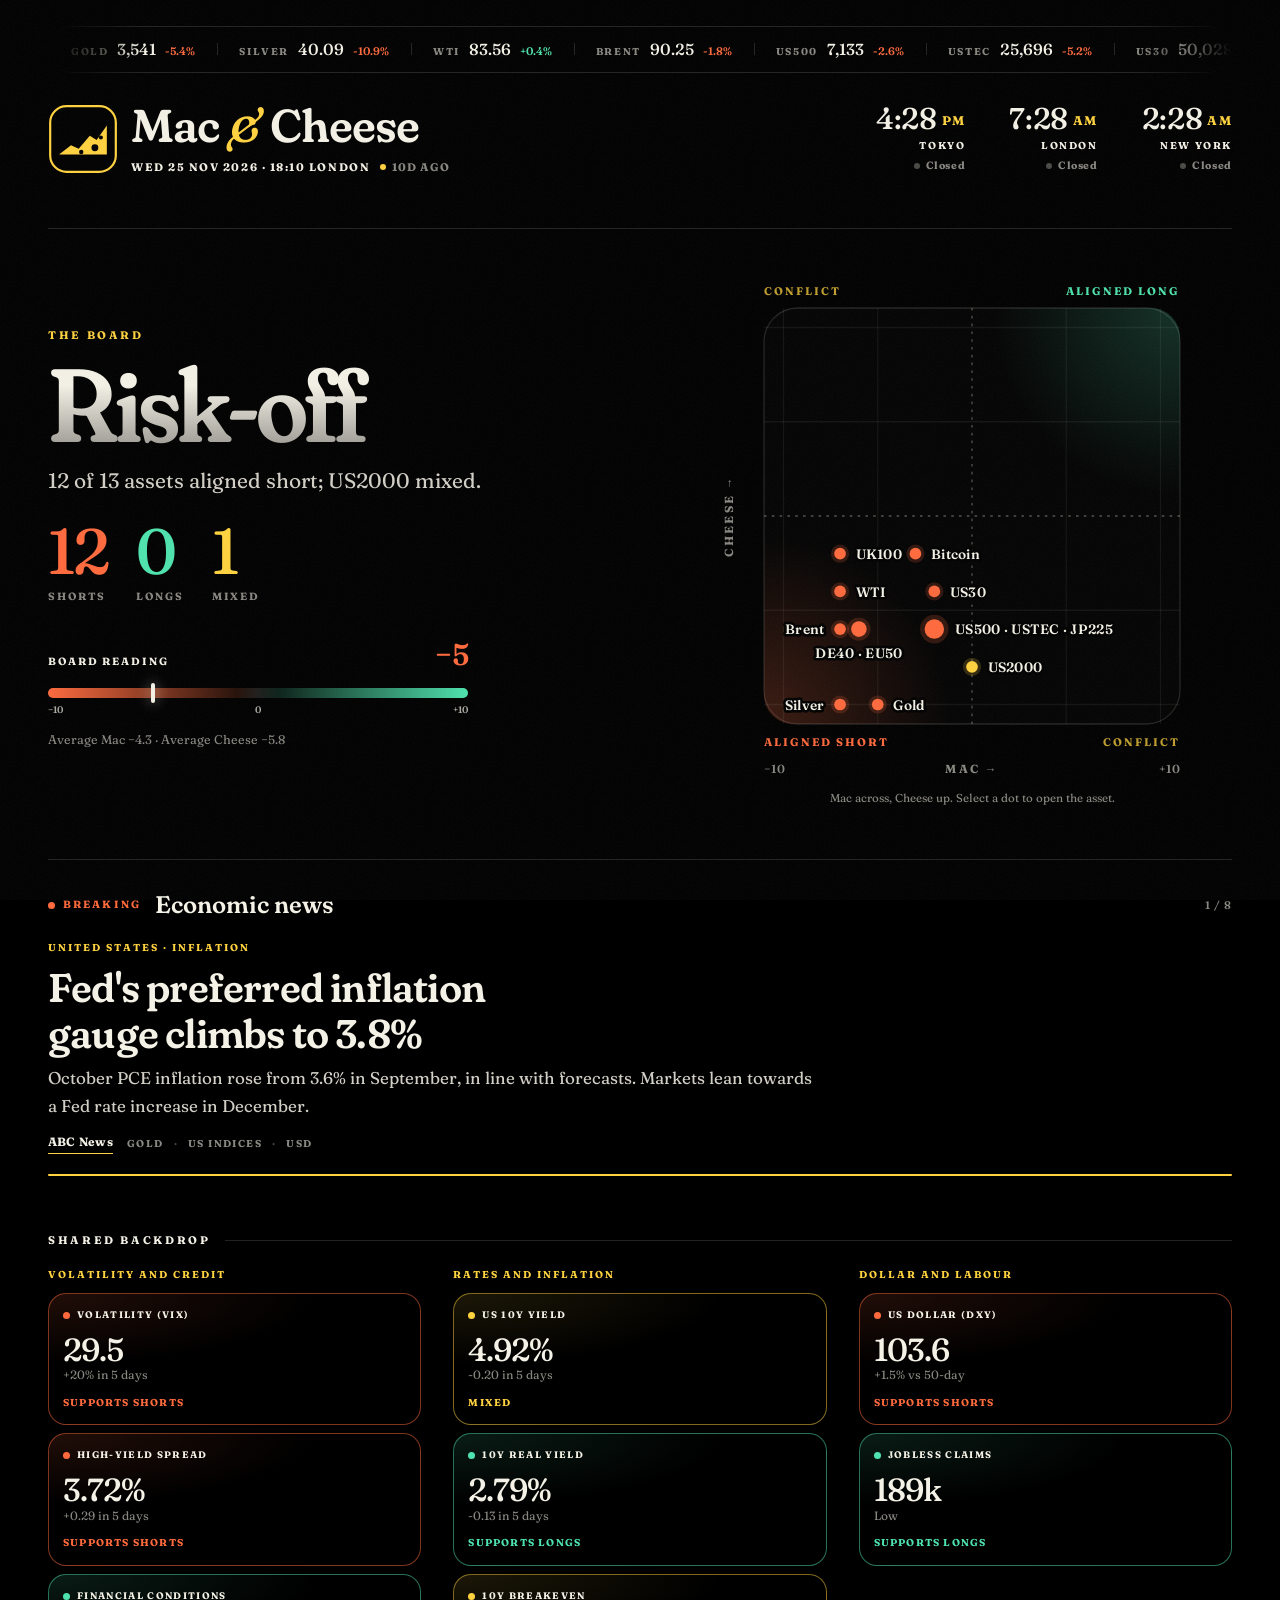
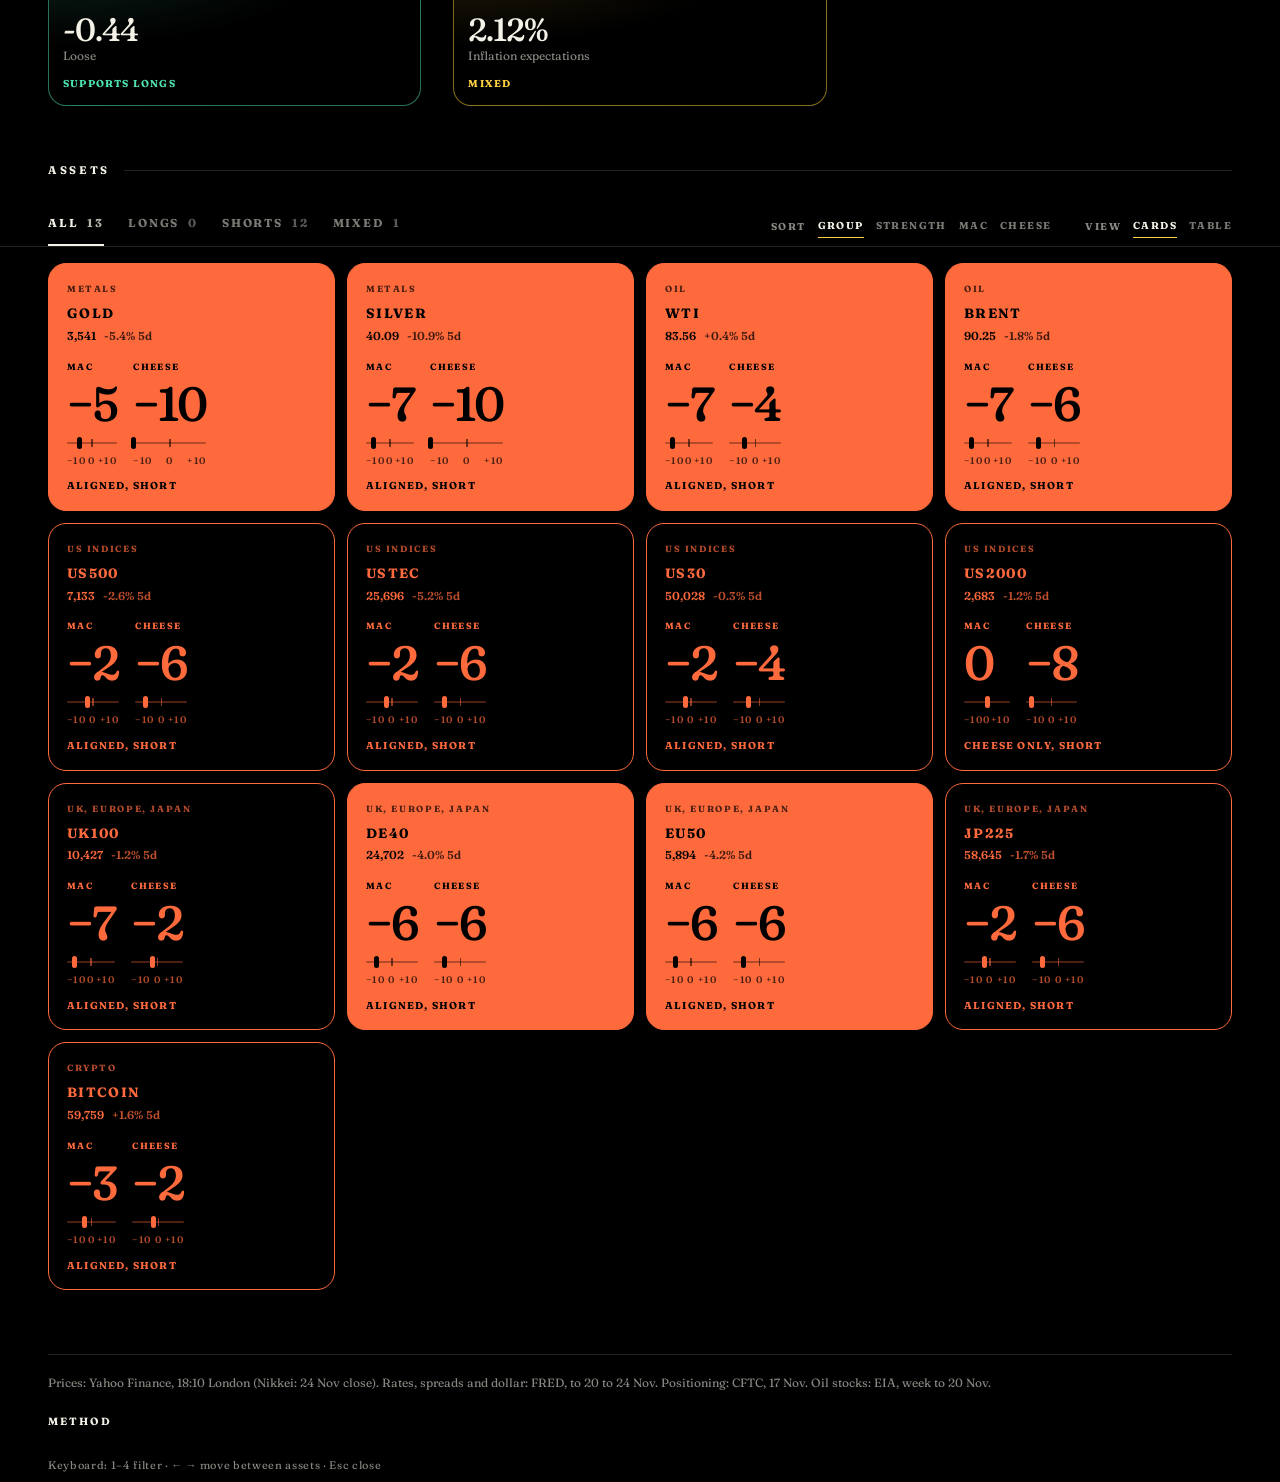
==== index.html @ ad5aab88 "Mac and Cheese site" ====
<!DOCTYPE html>
<html lang="en-GB"><head><meta charset="utf-8"><meta name="viewport" content="width=device-width,initial-scale=1,viewport-fit=cover">
<title>Mac and Cheese</title><meta name="theme-color" content="#000000">
<meta name="description" content="Mac and Cheese: macro and trend scores from −10 to +10 for indices, metals, oil and bitcoin.">
<link rel="icon" href="data:image/svg+xml,%3Csvg xmlns='http://www.w3.org/2000/svg' viewBox='0 0 64 64'%3E%3Crect x='2' y='2' width='60' height='60' rx='15' fill='%23000' stroke='%23FFD23F' stroke-width='3'/%3E%3Cpath d='M10 48 L22 38 L30 42 L40 28 L47 32 L55 18 L55 48 Z' fill='%23FFD23F'/%3E%3C/svg%3E">
<link rel="preconnect" href="https://fonts.googleapis.com"><link rel="preconnect" href="https://fonts.gstatic.com" crossorigin>
<link href="https://fonts.googleapis.com/css2?family=Fraunces:ital,opsz,wght,SOFT@0,9..144,300..800,0..100;1,9..144,300..800,0..100&display=swap" rel="stylesheet">
<style>:root{--bg:#000;--fg:#F4F1E6;--mu:rgba(244,241,230,.56);--ln:rgba(244,241,230,.14);--lime:#4EE3AE;--red:#FF6A3D;--yellow:#FFD23F;--f:"Fraunces",Georgia,serif;--r:18px;--ease:cubic-bezier(.2,.8,.2,1)}
*{box-sizing:border-box}
html{color-scheme:dark;-webkit-text-size-adjust:100%;scroll-behavior:smooth}
body{margin:0;background:var(--bg);color:var(--fg);font:400 15px/1.55 var(--f);font-optical-sizing:auto;font-variation-settings:"SOFT" 50;-webkit-font-smoothing:antialiased;overflow-x:hidden}
button{font:inherit;color:inherit}
::selection{background:var(--yellow);color:#000}
:focus-visible{outline:2px solid var(--yellow);outline-offset:3px;border-radius:6px}
.grain{position:fixed;inset:0;pointer-events:none;z-index:100;opacity:.05;background-image:url("data:image/svg+xml,%3Csvg xmlns='http://www.w3.org/2000/svg' width='160' height='160'%3E%3Cfilter id='n'%3E%3CfeTurbulence type='fractalNoise' baseFrequency='.9' numOctaves='3' stitchTiles='stitch'/%3E%3C/filter%3E%3Crect width='100%25' height='100%25' filter='url(%23n)'/%3E%3C/svg%3E")}
.top,main{max-width:1280px;margin:0 auto;padding:0 16px}
.top{padding-top:18px}
main{padding-bottom:72px}
/* ticker */
.tk{overflow:hidden;border:1px solid var(--ln);border-radius:999px;white-space:nowrap;-webkit-mask-image:linear-gradient(90deg,transparent,#000 8%,#000 92%,transparent);mask-image:linear-gradient(90deg,transparent,#000 8%,#000 92%,transparent)}
.tkt{display:inline-flex;animation:tk 80s linear infinite;will-change:transform}
.tk:hover .tkt{animation-play-state:paused}
.ti{display:inline-flex;align-items:baseline;gap:9px;padding:10px 22px;position:relative}
.ti b{font-size:10px;font-weight:700;letter-spacing:.16em;text-transform:uppercase;color:var(--mu)}
.ti span{font-size:16px;font-weight:500;font-variant-numeric:lining-nums tabular-nums}
.ti em{font-size:11px;font-weight:600;font-style:normal}
[hidden]{display:none!important}
.ti .u,.l5.u{color:var(--lime)}.ti .d,.l5.d{color:var(--red)}.ti .n{color:var(--yellow)}
.ti+.ti::before{content:"";position:absolute;left:0;top:50%;width:1px;height:12px;margin-top:-6px;background:var(--ln)}
@keyframes tk{to{transform:translateX(-50%)}}
/* header */
.hrow{display:flex;flex-direction:column;gap:20px;padding:22px 0 8px}
.brand{display:flex;align-items:center;gap:13px}.brand svg{flex:none}
.wm{font-size:32px;font-weight:600;line-height:1;letter-spacing:-.02em;font-variation-settings:"SOFT" 100}
.wm i{font-style:italic;font-weight:500;color:var(--yellow)}
.asof{margin-top:8px;font-size:10px;font-weight:700;letter-spacing:.14em;text-transform:uppercase}
.age{color:var(--mu);margin-left:6px;letter-spacing:.1em;white-space:nowrap;display:inline-block}
.age::before{content:"";display:inline-block;width:6px;height:6px;border-radius:50%;background:var(--lime);margin:0 6px 1px 0;box-shadow:0 0 0 0 var(--lime);animation:live 2.4s infinite}
.age.old::before{background:var(--yellow);animation:none}
@keyframes live{70%{box-shadow:0 0 0 6px rgba(78,227,174,0)}100%{box-shadow:0 0 0 0 rgba(78,227,174,0)}}
.ck{display:flex;justify-content:space-between;border-top:1px solid var(--ln);border-bottom:1px solid var(--ln);padding:12px 4px}
.cl{display:flex;flex-direction:column;align-items:center;gap:4px;flex:1}
.cl .tm{font-size:21px;font-weight:500;letter-spacing:-.01em;font-variant-numeric:lining-nums tabular-nums;line-height:1}
.cl .tm small{font-size:.42em;font-weight:700;letter-spacing:.1em;color:var(--yellow);margin-left:5px;vertical-align:.35em}
.cl .cn{font-size:10px;font-weight:700;letter-spacing:.16em;text-transform:uppercase}
.cl .cs{display:flex;align-items:center;gap:6px;font-size:10.5px;letter-spacing:.06em;color:var(--mu)}
.cl .cs i{width:6px;height:6px;border-radius:50%;background:rgba(244,241,230,.3)}
.cl.open .cs{color:var(--lime)}.cl.open .cs i{background:var(--lime);box-shadow:0 0 10px var(--lime)}
h2{font-size:11px;font-weight:700;letter-spacing:.24em;text-transform:uppercase;margin:56px 0 18px;display:flex;align-items:center;gap:14px}
h2::after{content:"";flex:1;height:1px;background:var(--ln)}
/* hero */
.hero{display:grid;gap:26px;margin-top:30px}
.eyebrow{font-size:11px;font-weight:700;letter-spacing:.24em;text-transform:uppercase;color:var(--yellow)}
.tone{font-size:56px;line-height:.95;font-weight:600;letter-spacing:-.035em;margin:12px 0 10px;font-variation-settings:"SOFT" 100;background:linear-gradient(180deg,var(--fg) 30%,rgba(244,241,230,.6));-webkit-background-clip:text;background-clip:text;color:transparent}
.line{font-size:17px;line-height:1.45;margin:0;color:rgba(244,241,230,.86);max-width:34ch}
.cnt{display:flex;gap:28px;margin:24px 0 26px}
.cc{font-size:10.5px;font-weight:700;letter-spacing:.18em;text-transform:uppercase;color:var(--mu)}
.cc span{display:block;font-size:44px;line-height:1;font-weight:500;letter-spacing:-.03em;margin-bottom:6px;font-variant-numeric:lining-nums}
.cc.red span{color:var(--red)}.cc.lime span{color:var(--lime)}.cc.yel span{color:var(--yellow)}
.br{max-width:420px}
.brh{display:flex;justify-content:space-between;align-items:baseline;font-size:10.5px;font-weight:700;letter-spacing:.18em;text-transform:uppercase}
.brh b{font-size:30px;letter-spacing:-.02em;font-weight:600;color:var(--red)}
.bsc{display:block;position:relative;height:10px;margin-top:10px;border-radius:99px;background:linear-gradient(90deg,var(--red),rgba(255,106,61,.15) 45%,rgba(244,241,230,.12) 50%,rgba(78,227,174,.15) 55%,var(--lime))}
.bsc u{position:absolute;top:-5px;left:var(--p);width:4px;height:20px;margin-left:-2px;border-radius:3px;background:var(--fg);box-shadow:0 0 14px rgba(244,241,230,.7);transition:left 1.2s var(--ease)}
.brs{margin-top:12px;font-size:12.5px;color:var(--mu)}
.hm{margin:0}
.map{width:100%;height:auto;display:block;overflow:visible}
.map .mf{fill:rgba(244,241,230,.015);stroke:var(--ln)}
.map .gd{stroke:rgba(244,241,230,.06)}
.map .ax{stroke:rgba(244,241,230,.32);stroke-dasharray:2 4}
.map .ql{font:700 8.5px var(--f);letter-spacing:.18em}
.map .ql.lime{fill:var(--lime)}.map .ql.red{fill:var(--red)}.map .ql.yel{fill:var(--yellow);opacity:.75}
.map .al{font:700 9px var(--f);letter-spacing:.2em;fill:var(--mu)}.map .tn{font:600 9px var(--f);fill:var(--mu)}
.pt{cursor:pointer;outline:none;animation:pop .7s var(--ease) both;animation-delay:var(--d);transform-box:fill-box}
.pt .dot{transition:r .25s var(--ease)}.pt .halo{opacity:.18;transition:opacity .25s,r .25s var(--ease)}
.pt.red .dot,.pt.red .halo{fill:var(--red)}.pt.lime .dot,.pt.lime .halo{fill:var(--lime)}.pt.yel .dot,.pt.yel .halo{fill:var(--yellow)}
.pt .pl{font:600 10.5px var(--f);fill:var(--fg);letter-spacing:.02em;paint-order:stroke;stroke:#000;stroke-width:4px;stroke-linejoin:round}
.pt:hover .halo,.pt:focus-visible .halo{opacity:.4}
.map:has(.pt:hover) .pt:not(:hover){opacity:.35}
.pt{transition:opacity .25s}
@keyframes pop{from{opacity:0;transform:scale(.3)}}
.hm figcaption{font-size:11.5px;color:var(--mu);text-align:center;margin-top:6px}
/* news */
.nw{margin-top:52px;padding:26px 0 0;border-top:1px solid var(--ln)}
.nh{display:flex;align-items:center;gap:14px;margin-bottom:16px}
.brk{display:inline-flex;align-items:center;gap:8px;color:var(--red);font-size:10.5px;font-weight:700;letter-spacing:.2em;text-transform:uppercase}
.brk i{width:7px;height:7px;border-radius:50%;background:var(--red);animation:pl 1.4s ease-in-out infinite}
@keyframes pl{50%{opacity:.25}}
.nt{font-size:19px;font-weight:600}
.nn{margin-left:auto;font-size:11px;font-weight:600;letter-spacing:.1em;color:var(--mu);font-variant-numeric:tabular-nums}
.ns{display:grid}
.nc{grid-area:1/1;opacity:0;visibility:hidden;transform:translateY(8px);filter:blur(4px);transition:opacity .7s var(--ease),transform .7s var(--ease),filter .7s var(--ease),visibility .7s;display:flex;flex-direction:column}
.nc.on{opacity:1;visibility:visible;transform:none;filter:none}
.ng{font-size:10px;font-weight:700;letter-spacing:.2em;text-transform:uppercase;color:var(--yellow)}
.nc h3{font-size:28px;line-height:1.14;font-weight:600;letter-spacing:-.02em;margin:10px 0 8px;font-variation-settings:"SOFT" 100;text-wrap:balance}
.nc p{margin:0;font-size:15px;line-height:1.6;color:rgba(244,241,230,.86);max-width:70ch;text-wrap:pretty}
.nf{margin-top:auto;padding-top:14px;display:flex;flex-wrap:wrap;gap:10px;align-items:center;font-size:10px;font-weight:700;letter-spacing:.14em;text-transform:uppercase}
.nf a{color:var(--fg);text-decoration:none;border-bottom:1.5px solid var(--yellow);padding-bottom:2px;letter-spacing:.02em;text-transform:none;font-size:12px;margin-right:4px}
.nf span{color:var(--mu)}.nf span+span::before{content:"·";margin-right:10px;color:rgba(244,241,230,.3)}
.np{height:2px;background:var(--ln);border-radius:2px;margin-top:20px;overflow:hidden}
.np i{display:block;height:100%;width:100%;background:var(--yellow);transform-origin:left;transform:scaleX(0)}
.np i.run{animation:prog var(--dur,6.5s) linear forwards}
.nw:hover .np i.run,.nw:focus-within .np i.run{animation-play-state:paused}
@keyframes prog{to{transform:scaleX(1)}}
/* backdrop */
.rgs{display:grid;gap:20px}
.rl{font-size:10px;font-weight:700;letter-spacing:.2em;text-transform:uppercase;color:var(--yellow);margin-bottom:10px}
.reg{display:grid;grid-template-columns:repeat(2,minmax(0,1fr));gap:8px}
.rt{position:relative;border-radius:var(--r);padding:14px;border:1px solid var(--ln);overflow:hidden;background:radial-gradient(120% 90% at 0% 0%,var(--g),transparent 60%)}
.rt.red{--g:rgba(255,106,61,.13);border-color:rgba(255,106,61,.5)}.rt.lime{--g:rgba(78,227,174,.12);border-color:rgba(78,227,174,.5)}.rt.yel{--g:rgba(255,210,63,.11);border-color:rgba(255,210,63,.5)}
.rt .k{display:flex;align-items:center;gap:7px;font-size:9.5px;font-weight:700;letter-spacing:.14em;text-transform:uppercase}
.rt .v{font-size:32px;font-weight:500;letter-spacing:-.03em;line-height:1.05;margin-top:10px;font-variant-numeric:lining-nums}
.rt .dd{font-size:12px;color:var(--mu)}
.rt .sig{font-size:10px;font-weight:700;letter-spacing:.12em;text-transform:uppercase;margin-top:10px}
.rt.red .sig{color:var(--red)}.rt.lime .sig{color:var(--lime)}.rt.yel .sig{color:var(--yellow)}
i.d{display:inline-block;width:7px;height:7px;border-radius:50%;flex:none}
i.d.red{background:var(--red)}i.d.lime{background:var(--lime)}i.d.yel{background:var(--yellow)}
/* filter bar */
.fb{position:sticky;top:0;z-index:20;background:rgba(0,0,0,.82);-webkit-backdrop-filter:blur(14px) saturate(1.4);backdrop-filter:blur(14px) saturate(1.4);margin:0 -16px;padding:10px 16px 0;border-bottom:1px solid var(--ln)}
.tabs{display:flex;gap:24px;overflow-x:auto;scrollbar-width:none}
.f{appearance:none;background:none;border:0;padding:8px 0 11px;cursor:pointer;font-size:11.5px;font-weight:700;letter-spacing:.16em;text-transform:uppercase;opacity:.5;border-bottom:2px solid transparent;white-space:nowrap;transition:opacity .2s,border-color .2s}
.f i{font-style:normal;opacity:.75;margin-left:5px}
.f:hover{opacity:.85}.f.on{opacity:1;border-bottom-color:var(--fg)}
.f.l.on{border-bottom-color:var(--lime)}.f.s.on{border-bottom-color:var(--red)}.f.m.on{border-bottom-color:var(--yellow)}
.ctl{display:flex;flex-wrap:wrap;justify-content:space-between;gap:8px 14px;padding:9px 0 10px;border-top:1px solid var(--ln)}
.seg{display:flex;align-items:center;gap:12px;flex-wrap:wrap;font-size:10px;font-weight:700;letter-spacing:.14em;text-transform:uppercase}
.seg span{color:var(--mu)}
.o{appearance:none;background:none;border:0;padding:3px 0;cursor:pointer;font-size:10px;font-weight:700;letter-spacing:.14em;text-transform:uppercase;opacity:.5;border-bottom:1.5px solid transparent}
.o.on{opacity:1;border-bottom-color:var(--yellow)}.o:hover{opacity:.9}
/* tiles */
.tiles{display:grid;grid-template-columns:repeat(2,minmax(0,1fr));gap:8px;margin-top:16px}
.tile{position:relative;isolation:isolate;overflow:hidden;appearance:none;text-align:left;border-radius:var(--r);padding:14px 12px 12px;cursor:pointer;min-height:168px;display:flex;flex-direction:column;justify-content:space-between;background:none;border:1.5px solid var(--fg);width:100%;transition:transform .35s var(--ease),box-shadow .35s var(--ease)}
.tile::before{content:"";position:absolute;inset:0;z-index:-1;opacity:0;transition:opacity .3s;background:radial-gradient(240px circle at var(--mx,50%) var(--my,50%),var(--sp),transparent 70%)}
.tile:hover::before{opacity:1}
.tile:hover{transform:translateY(-3px)}
.tile:active{transform:scale(.985)}
.tile.sr{background:var(--red);color:#000;border-color:var(--red);--sp:rgba(255,255,255,.28)}.tile.sl{background:var(--lime);color:#000;border-color:var(--lime);--sp:rgba(255,255,255,.3)}
.tile.sr:hover{box-shadow:0 18px 50px -18px rgba(255,106,61,.7)}.tile.sl:hover{box-shadow:0 18px 50px -18px rgba(78,227,174,.7)}
.tile.or{color:var(--red);border-color:var(--red);--sp:rgba(255,106,61,.16)}.tile.ol{color:var(--lime);border-color:var(--lime);--sp:rgba(78,227,174,.16)}.tile.oy{color:var(--yellow);border-color:var(--yellow);--sp:rgba(255,210,63,.16)}.tile.ow{color:var(--fg);--sp:rgba(244,241,230,.12)}
.tile[hidden],.lr[hidden]{display:none}
.tt{display:block}
.gk{display:block;font-size:9px;font-weight:700;letter-spacing:.18em;text-transform:uppercase;opacity:.7;margin-bottom:7px}
.tile b{display:block;font-size:13.5px;font-weight:700;letter-spacing:.1em;text-transform:uppercase}
.tile .p{display:flex;gap:8px;font-size:11.5px;font-weight:600;margin-top:4px;font-variant-numeric:tabular-nums}
.tile .p em{font-style:normal;opacity:.75;color:inherit}
.nums{display:flex;gap:16px;margin:14px 0 10px}
.nums>span{flex:1;font-size:9px;font-weight:700;letter-spacing:.16em;text-transform:uppercase}
.nums .v{display:block;font-size:40px;font-weight:500;line-height:1;letter-spacing:-.04em;margin-top:6px;text-transform:none;font-variant-numeric:lining-nums tabular-nums;font-variation-settings:"SOFT" 100}
.tile .s{font-size:10px;font-weight:700;letter-spacing:.12em;text-transform:uppercase}
.sc{display:block;position:relative;height:12px;margin-top:9px}
.sc::before{content:"";position:absolute;left:0;right:0;top:5px;height:2px;border-radius:2px;background:currentColor;opacity:.3}
.sc::after{content:"";position:absolute;left:50%;top:2px;width:1.5px;height:8px;margin-left:-.75px;background:currentColor;opacity:.55}
.sc u{position:absolute;top:0;left:var(--p);width:5px;height:12px;margin-left:-2.5px;border-radius:3px;background:currentColor;transition:left 1.1s var(--ease)}
.pre .sc u{left:50%}
.ends{display:flex;justify-content:space-between;font-size:9.5px;font-weight:600;margin-top:5px;opacity:.7}.ends em{font-style:normal}
/* table view */
.list{margin-top:12px}
.lh,.lr{display:grid;grid-template-columns:minmax(0,1.1fr) minmax(0,1fr) minmax(0,1fr);gap:14px;align-items:center}
.lh{font-size:9.5px;font-weight:700;letter-spacing:.16em;text-transform:uppercase;color:var(--mu);padding:8px 6px}
.lh span:nth-child(n+4),.lr .ls,.lr .l5{display:none}
.lr{appearance:none;width:100%;background:none;border:0;border-top:1px solid var(--ln);padding:14px 6px;text-align:left;cursor:pointer;border-radius:0;transition:background .2s}
.lr:hover{background:rgba(244,241,230,.04)}
.ln b{display:block;font-size:13px;font-weight:700;letter-spacing:.1em;text-transform:uppercase}
.ln small{font-size:10.5px;color:var(--mu)}
.lc{display:flex;align-items:center;gap:10px}
.lv{font-size:22px;font-weight:500;letter-spacing:-.03em;width:36px;flex:none;font-variant-numeric:tabular-nums;text-align:right}
.db{display:block;position:relative;flex:1;height:6px;border-radius:6px;background:rgba(244,241,230,.08)}
.db::after{content:"";position:absolute;left:50%;top:-3px;width:1px;height:12px;background:rgba(244,241,230,.35)}
.db u{position:absolute;top:0;height:100%;border-radius:6px;transition:width .9s var(--ease)}
.db u.r{left:50%}.db u.l{right:50%}
.db u.red{background:var(--red)}.db u.lime{background:var(--lime)}.db u.yel{background:var(--yellow);width:3px!important;margin-right:-1.5px}
.db.off{opacity:.4}
.ls{font-size:10px;font-weight:700;letter-spacing:.12em;text-transform:uppercase}
.ls.sr,.ls.or{color:var(--red)}.ls.sl,.ls.ol{color:var(--lime)}.ls.oy{color:var(--yellow)}
.l5{font-size:13px;text-align:right;font-variant-numeric:tabular-nums}
.em{font-size:11px;font-weight:700;letter-spacing:.18em;text-transform:uppercase;color:var(--yellow);margin:40px 0}
/* drawer */
.ov{position:fixed;inset:0;z-index:50;background:rgba(0,0,0,.6);-webkit-backdrop-filter:blur(6px);backdrop-filter:blur(6px);display:flex;align-items:flex-end;justify-content:center;opacity:0;visibility:hidden;transition:opacity .35s,visibility .35s}
.ov.on{opacity:1;visibility:visible}
.sheet{background:#000;border:1px solid var(--ln);border-bottom:0;border-radius:26px 26px 0 0;width:100%;max-width:720px;max-height:92vh;overflow-y:auto;overscroll-behavior:contain;padding:0 0 34px;transform:translateY(40px);transition:transform .45s var(--ease)}
.ov.on .sheet{transform:none}
.hd{display:flex;justify-content:space-between;align-items:flex-start;gap:12px;padding:18px 18px 16px;position:sticky;top:0;z-index:2;background:#000;border-bottom:1px solid var(--ln)}
.sheet.sr .hd{background:var(--red);color:#000;border-color:var(--red)}.sheet.sl .hd{background:var(--lime);color:#000;border-color:var(--lime)}
.sheet.or .hd b{color:var(--red)}.sheet.ol .hd b{color:var(--lime)}.sheet.oy .hd b{color:var(--yellow)}
.gk2{display:block;font-size:9.5px;font-weight:700;letter-spacing:.18em;text-transform:uppercase;opacity:.7;margin-bottom:6px}
.hd b{display:block;font-size:20px;font-weight:700;letter-spacing:.06em;text-transform:uppercase}
.hd .q{display:block;font-size:12.5px;margin-top:3px}
.hb{display:flex;gap:6px}
.ib{appearance:none;background:none;border:1.5px solid currentColor;border-radius:50%;width:34px;height:34px;font-size:17px;line-height:1;cursor:pointer;display:grid;place-items:center;opacity:.85}
.ib:hover{opacity:1}
.two{display:flex;gap:28px;padding:18px 18px 0}
.two>div{flex:1;font-size:10px;font-weight:700;letter-spacing:.16em;text-transform:uppercase}
.two .v{display:block;font-size:60px;font-weight:500;line-height:1;letter-spacing:-.05em;margin-top:8px;text-transform:none;font-variation-settings:"SOFT" 100}
.sc.big{height:14px;margin-top:12px}.sc.big u{height:14px}.sc.big::before{top:6px}.sc.big::after{top:3px}
.verdict{margin:18px 18px 0;padding:12px 14px;border-radius:14px;font-size:13.5px;border:1px solid var(--ln)}
.verdict.sr,.verdict.or{border-color:rgba(255,106,61,.55);background:rgba(255,106,61,.07)}.verdict.sl,.verdict.ol{border-color:rgba(78,227,174,.55);background:rgba(78,227,174,.07)}.verdict.oy{border-color:rgba(255,210,63,.55);background:rgba(255,210,63,.07)}
.pp{padding:0 18px;margin:0;font-size:14px}
.why{margin-top:14px;color:rgba(244,241,230,.82)}
.sec{font-size:10px;font-weight:700;letter-spacing:.2em;text-transform:uppercase;padding:0 18px;margin:28px 0 6px;color:var(--yellow)}
.cr{display:grid;grid-template-columns:minmax(0,1fr);gap:8px;padding:11px 18px;border-top:1px solid var(--ln)}
.cr .ct{display:flex;justify-content:space-between;gap:12px;align-items:baseline}
.cr .n{font-size:14px;font-weight:600}.cr .n em{font-style:normal;font-size:10px;color:var(--yellow);margin-left:4px;letter-spacing:.08em}
.cr .t{font-size:12.5px;color:var(--mu);text-align:right}
.cr .src{font-size:10.5px;color:rgba(244,241,230,.38)}
.sv{display:flex;justify-content:space-between;gap:12px;padding:10px 18px;border-top:1px solid var(--ln);font-size:13.5px}
.sv span:last-child{font-variant-numeric:tabular-nums;color:var(--mu)}
.evs{margin:0 18px}
.evr{display:flex;justify-content:space-between;padding:10px 0;border-top:1px solid var(--ln);font-size:13.5px}
.evr span:last-child{color:var(--mu);font-variant-numeric:tabular-nums}
.share{appearance:none;display:block;margin:26px 18px 0;width:calc(100% - 36px);padding:14px;border-radius:14px;border:1px solid var(--yellow);background:none;color:var(--yellow);font-size:11px;font-weight:700;letter-spacing:.18em;text-transform:uppercase;cursor:pointer;transition:background .2s,color .2s}
.share:hover{background:var(--yellow);color:#000}
.toast{position:fixed;left:50%;bottom:28px;z-index:60;transform:translate(-50%,20px);opacity:0;background:var(--fg);color:#000;padding:11px 18px;border-radius:12px;font-size:13px;font-weight:600;transition:.35s var(--ease);pointer-events:none}
.toast.on{opacity:1;transform:translate(-50%,0)}
/* footer */
footer{margin-top:64px;padding-top:18px;border-top:1px solid var(--ln);font-size:12px;line-height:1.65;color:var(--mu)}
footer p{margin:0 0 8px}
details.m summary{cursor:pointer;font-size:10.5px;font-weight:700;letter-spacing:.2em;text-transform:uppercase;padding:12px 0;list-style:none;color:var(--fg)}
details.m summary::-webkit-details-marker{display:none}
details.m p{max-width:68ch}
.kb{display:none}
/* motion */
@supports (animation-timeline:view()){.rv{animation:rv linear both;animation-timeline:view();animation-range:entry 0% entry 35%}}
@keyframes rv{from{opacity:0;transform:translateY(24px)}}
::view-transition-group(*){animation-duration:.45s;animation-timing-function:cubic-bezier(.2,.8,.2,1)}
@media(prefers-reduced-motion:reduce){*,*::before,*::after{animation:none!important;transition:none!important}.tk{overflow-x:auto}}
@media(min-width:620px){.tiles{grid-template-columns:repeat(3,minmax(0,1fr))}.reg{grid-template-columns:repeat(3,minmax(0,1fr))}
.lh,.lr{grid-template-columns:minmax(0,1.2fr) minmax(0,1.3fr) minmax(0,1.3fr) minmax(0,.9fr) 60px}.lh span:nth-child(n+4),.lr .ls,.lr .l5{display:block}.lh span:last-child{text-align:right}
.cr{grid-template-columns:minmax(0,1fr) 140px;align-items:center}.cr .src{grid-column:1}.cr .db{grid-row:1;grid-column:2}}
@media(min-width:1000px){
.top,main{padding:0 48px}.top{padding-top:26px}
.fb{margin:0 -48px;padding:10px 48px 0;display:flex;justify-content:space-between;align-items:center}
.ctl{border:0;padding:0;gap:34px}
.hrow{flex-direction:row;justify-content:space-between;align-items:center;padding:30px 0 6px}
.wm{font-size:46px}.brand svg{width:70px;height:70px}.asof{font-size:11px;margin-top:10px}
.ck{border:0;padding:0;gap:44px}.cl{align-items:flex-end;flex:none}.cl .tm{font-size:30px}
.hero{grid-template-columns:minmax(0,1fr) 520px;gap:56px;align-items:center;margin-top:46px;padding-top:40px;border-top:1px solid var(--ln)}
.tone{font-size:104px}.line{font-size:21px}
.cc span{font-size:64px}
.nc h3{font-size:40px;max-width:24ch}.nc p{font-size:17px}.nt{font-size:24px}
.rgs{grid-template-columns:repeat(3,minmax(0,1fr));gap:32px}.reg{grid-template-columns:1fr}
.tiles{grid-template-columns:repeat(4,minmax(0,1fr));gap:12px}
.tile{min-height:200px;padding:18px 18px 16px}.nums .v{font-size:48px}
.ov{justify-content:flex-end;align-items:stretch}
.sheet{max-width:580px;max-height:none;height:100%;border:0;border-left:1px solid var(--ln);border-radius:28px 0 0 28px;transform:translateX(60px)}
.kb{display:block;margin-top:14px;font-size:11px;letter-spacing:.06em}
}
</style></head><body>
<div class="grain" aria-hidden="true"></div>
<header class="top">
<div class="tk" aria-label="Market ticker, five-day change"><div class="tkt"><span class="ti"><b>Gold</b><span>3,541</span><em class="d">-5.4%</em></span><span class="ti"><b>Silver</b><span>40.09</span><em class="d">-10.9%</em></span><span class="ti"><b>WTI</b><span>83.56</span><em class="u">+0.4%</em></span><span class="ti"><b>Brent</b><span>90.25</span><em class="d">-1.8%</em></span><span class="ti"><b>US500</b><span>7,133</span><em class="d">-2.6%</em></span><span class="ti"><b>USTEC</b><span>25,696</span><em class="d">-5.2%</em></span><span class="ti"><b>US30</b><span>50,028</span><em class="d">-0.3%</em></span><span class="ti"><b>US2000</b><span>2,683</span><em class="d">-1.2%</em></span><span class="ti"><b>UK100</b><span>10,427</span><em class="d">-1.2%</em></span><span class="ti"><b>DE40</b><span>24,702</span><em class="d">-4.0%</em></span><span class="ti"><b>EU50</b><span>5,894</span><em class="d">-4.2%</em></span><span class="ti"><b>JP225</b><span>58,645</span><em class="d">-1.7%</em></span><span class="ti"><b>Bitcoin</b><span>59,759</span><em class="u">+1.6%</em></span><span class="ti"><b>DXY</b><span>103.6</span><em class="u">+1.5%</em></span><span class="ti"><b>US10Y</b><span>4.92%</span><em class="d">-20bp</em></span><span class="ti"><b>VIX</b><span>29.5</span><em class="u">+20%</em></span><span class="ti"><b>Gold</b><span>3,541</span><em class="d">-5.4%</em></span><span class="ti"><b>Silver</b><span>40.09</span><em class="d">-10.9%</em></span><span class="ti"><b>WTI</b><span>83.56</span><em class="u">+0.4%</em></span><span class="ti"><b>Brent</b><span>90.25</span><em class="d">-1.8%</em></span><span class="ti"><b>US500</b><span>7,133</span><em class="d">-2.6%</em></span><span class="ti"><b>USTEC</b><span>25,696</span><em class="d">-5.2%</em></span><span class="ti"><b>US30</b><span>50,028</span><em class="d">-0.3%</em></span><span class="ti"><b>US2000</b><span>2,683</span><em class="d">-1.2%</em></span><span class="ti"><b>UK100</b><span>10,427</span><em class="d">-1.2%</em></span><span class="ti"><b>DE40</b><span>24,702</span><em class="d">-4.0%</em></span><span class="ti"><b>EU50</b><span>5,894</span><em class="d">-4.2%</em></span><span class="ti"><b>JP225</b><span>58,645</span><em class="d">-1.7%</em></span><span class="ti"><b>Bitcoin</b><span>59,759</span><em class="u">+1.6%</em></span><span class="ti"><b>DXY</b><span>103.6</span><em class="u">+1.5%</em></span><span class="ti"><b>US10Y</b><span>4.92%</span><em class="d">-20bp</em></span><span class="ti"><b>VIX</b><span>29.5</span><em class="u">+20%</em></span></div></div>
<div class="hrow">
<div class="brand"><svg viewBox="0 0 64 64" width="56" height="56" role="img" aria-label="Mac and Cheese"><rect x="2" y="2" width="60" height="60" rx="15" fill="#000" stroke="#FFD23F" stroke-width="2"/><g transform="translate(7,13.5) scale(.78)"><path d="M4 42 L18 31 L27 35 L40 20 L48 25 L60 8 L60 42 Z" fill="#FFD23F"/><circle cx="46" cy="34" r="4" fill="#000"/><circle cx="30" cy="39" r="2.6" fill="#000"/><circle cx="53" cy="22" r="2.4" fill="#000"/></g></svg>
<div><div class="wm">Mac <i>&amp;</i> Cheese</div><div class="asof">Wed 25 Nov 2026 · 18:10 London <span class="age" id="age" data-iso="2026-11-25T18:10:00Z"></span></div></div></div>
<div class="ck" id="ck" aria-label="Market clocks"></div>
</div></header>
<main>
<section class="hero rv">
<div class="hl">
<div class="eyebrow">The board</div>
<div class="tone">Risk-off</div>
<p class="line">12 of 13 assets aligned short; US2000 mixed.</p>
<div class="cnt"><div class="cc red"><span>12</span>Shorts</div><div class="cc lime"><span>0</span>Longs</div><div class="cc yel"><span>1</span>Mixed</div></div>
<div class="br"><div class="brh"><span>Board reading</span><b>−5</b></div><i class="bsc"><u style="--p:25%"></u></i><span class="ends"><em>−10</em><em>0</em><em>+10</em></span>
<div class="brs">Average Mac −4.3 · Average Cheese −5.8</div></div>
</div>
<figure class="hm"><svg viewBox="0 10 400 396" class="map" role="img" aria-label="Mac and Cheese map: Mac score across, Cheese score up"><defs><radialGradient id="gl" r=".7"><stop offset="0" stop-color="#4EE3AE" stop-opacity=".16"/><stop offset="1" stop-color="#4EE3AE" stop-opacity="0"/></radialGradient><radialGradient id="gs" cx="0" cy="1" r=".9"><stop offset="0" stop-color="#FF6A3D" stop-opacity=".22"/><stop offset="1" stop-color="#FF6A3D" stop-opacity="0"/></radialGradient><radialGradient id="gr" cx="1" cy="0" r=".9"><stop offset="0" stop-color="#4EE3AE" stop-opacity=".2"/><stop offset="1" stop-color="#4EE3AE" stop-opacity="0"/></radialGradient></defs><rect x="40" y="40" width="320" height="320" rx="26" class="mf"/><rect x="40" y="200" width="160" height="160" rx="22" fill="url(#gs)"/><rect x="200" y="40" width="160" height="160" rx="22" fill="url(#gr)"/><line x1="55.0" y1="40" x2="55.0" y2="360" class="gd"/><line x1="40" y1="345.0" x2="360" y2="345.0" class="gd"/><line x1="127.5" y1="40" x2="127.5" y2="360" class="gd"/><line x1="40" y1="272.5" x2="360" y2="272.5" class="gd"/><line x1="272.5" y1="40" x2="272.5" y2="360" class="gd"/><line x1="40" y1="127.5" x2="360" y2="127.5" class="gd"/><line x1="345.0" y1="40" x2="345.0" y2="360" class="gd"/><line x1="40" y1="55.0" x2="360" y2="55.0" class="gd"/><line x1="200" y1="40" x2="200" y2="360" class="ax"/><line x1="40" y1="200" x2="360" y2="200" class="ax"/><text x="360" y="30" class="ql lime" text-anchor="end">ALIGNED LONG</text><text x="40" y="377" class="ql red">ALIGNED SHORT</text><text x="40" y="30" class="ql yel">CONFLICT</text><text x="360" y="377" class="ql yel" text-anchor="end">CONFLICT</text><text x="200" y="398" class="al" text-anchor="middle">MAC →</text><text x="16" y="200" class="al" text-anchor="middle" transform="rotate(-90 16 200)">CHEESE →</text><text x="40" y="398" class="tn">−10</text><text x="360" y="398" class="tn" text-anchor="end">+10</text><g class="pt red" data-ks="silver" tabindex="0" role="button" aria-label="Silver: Mac -7, Cheese -10" style="--d:0ms"><circle cx="98.5" cy="345.0" r="7" class="halo"/><circle cx="98.5" cy="345.0" r="4.5" class="dot"/><text x="86.5" y="349.0" text-anchor="end" class="pl">Silver</text></g><g class="pt red" data-ks="gold" tabindex="0" role="button" aria-label="Gold: Mac -5, Cheese -10" style="--d:60ms"><circle cx="127.5" cy="345.0" r="7" class="halo"/><circle cx="127.5" cy="345.0" r="4.5" class="dot"/><text x="139.5" y="349.0" text-anchor="start" class="pl">Gold</text></g><g class="pt yel" data-ks="rut" tabindex="0" role="button" aria-label="US2000: Mac 0, Cheese -8" style="--d:120ms"><circle cx="200.0" cy="316.0" r="7" class="halo"/><circle cx="200.0" cy="316.0" r="4.5" class="dot"/><text x="212.0" y="320.0" text-anchor="start" class="pl">US2000</text></g><g class="pt red" data-ks="brent" tabindex="0" role="button" aria-label="Brent: Mac -7, Cheese -6" style="--d:180ms"><circle cx="98.5" cy="287.0" r="7" class="halo"/><circle cx="98.5" cy="287.0" r="4.5" class="dot"/><text x="86.5" y="291.0" text-anchor="end" class="pl">Brent</text></g><g class="pt red" data-ks="de,eu" tabindex="0" role="button" aria-label="DE40 · EU50: Mac -6, Cheese -6" style="--d:240ms"><circle cx="113.0" cy="287.0" r="9" class="halo"/><circle cx="113.0" cy="287.0" r="6.0" class="dot"/><text x="113.0" y="309.0" text-anchor="middle" class="pl">DE40 · EU50</text></g><g class="pt red" data-ks="sp,ndx,jp" tabindex="0" role="button" aria-label="US500 · USTEC · JP225: Mac -2, Cheese -6" style="--d:300ms"><circle cx="171.0" cy="287.0" r="11" class="halo"/><circle cx="171.0" cy="287.0" r="7.5" class="dot"/><text x="187.0" y="291.0" text-anchor="start" class="pl">US500 · USTEC · JP225</text></g><g class="pt red" data-ks="wti" tabindex="0" role="button" aria-label="WTI: Mac -7, Cheese -4" style="--d:360ms"><circle cx="98.5" cy="258.0" r="7" class="halo"/><circle cx="98.5" cy="258.0" r="4.5" class="dot"/><text x="110.5" y="262.0" text-anchor="start" class="pl">WTI</text></g><g class="pt red" data-ks="dow" tabindex="0" role="button" aria-label="US30: Mac -2, Cheese -4" style="--d:420ms"><circle cx="171.0" cy="258.0" r="7" class="halo"/><circle cx="171.0" cy="258.0" r="4.5" class="dot"/><text x="183.0" y="262.0" text-anchor="start" class="pl">US30</text></g><g class="pt red" data-ks="uk" tabindex="0" role="button" aria-label="UK100: Mac -7, Cheese -2" style="--d:480ms"><circle cx="98.5" cy="229.0" r="7" class="halo"/><circle cx="98.5" cy="229.0" r="4.5" class="dot"/><text x="110.5" y="233.0" text-anchor="start" class="pl">UK100</text></g><g class="pt red" data-ks="btc" tabindex="0" role="button" aria-label="Bitcoin: Mac -3, Cheese -2" style="--d:540ms"><circle cx="156.5" cy="229.0" r="7" class="halo"/><circle cx="156.5" cy="229.0" r="4.5" class="dot"/><text x="168.5" y="233.0" text-anchor="start" class="pl">Bitcoin</text></g></svg><figcaption>Mac across, Cheese up. Select a dot to open the asset.</figcaption></figure>
</section>
<section class="nw rv" aria-label="Breaking economic news">
<div class="nh"><span class="brk"><i></i>Breaking</span><span class="nt">Economic news</span><span class="nn" id="nn">1 / 8</span></div>
<div class="ns" id="ns"><article class="nc on"><span class="ng">United States · Inflation</span><h3>Fed&#x27;s preferred inflation gauge climbs to 3.8%</h3><p>October PCE inflation rose from 3.6% in September, in line with forecasts. Markets lean towards a Fed rate increase in December.</p><div class="nf"><a href="https://abcnews.com/Business/inflation-report-provide-feds-preferred-gauge-prices-ahead/story?id=138410424" target="_blank" rel="noopener noreferrer">ABC News</a><span>Gold</span><span>US indices</span><span>USD</span></div></article><article class="nc"><span class="ng">United States · Growth</span><h3>Third-quarter growth revised sharply higher</h3><p>The economy grew much faster than first estimated while inflation broadened out, reinforcing bets on a December hike and another early in 2027.</p><div class="nf"><a href="https://kfgo.com/2026/11/25/us-inflation-rises-further-in-october/" target="_blank" rel="noopener noreferrer">Reuters</a><span>US indices</span><span>Yields</span></div></article><article class="nc"><span class="ng">United States · Equities</span><h3>Tech rout deepens as AI doubts return</h3><p>Nasdaq Composite fell 1.5% and the S&amp;P 500 0.5% on Tuesday while the Dow gained 0.9%. Nvidia and Micron slumped, and the Nasdaq 100 sits close to a bear market.</p><div class="nf"><a href="https://www.bloomberg.com/news/articles/2026-11-24/asian-stocks-to-slide-as-ai-trade-doubts-resurface-markets-wrap" target="_blank" rel="noopener noreferrer">Bloomberg</a><span>USTEC</span><span>US500</span><span>Bitcoin</span></div></article><article class="nc"><span class="ng">Rates · Treasuries</span><h3>Treasury yields slip as risk appetite sours</h3><p>The 10-year yield dipped to its lowest in over two weeks near 4.88%. US consumer confidence hit its highest in almost two years, and the euro rose 0.6%.</p><div class="nf"><a href="https://www.home.saxo/en-mena/content/articles/macro/market-quick-take---chip-stocks-slump-again-in-new-york-and-seoul---25-november-2026-25112026" target="_blank" rel="noopener noreferrer">Saxo and CaixaBank</a><span>Gold</span><span>USD</span><span>DE40</span></div></article><article class="nc"><span class="ng">Trade · Tariffs</span><h3>US proposes excess-capacity tariffs on 14 partners</h3><p>China would face the highest rate at 20%. The dollar index held around the 104 handle as the tech sell-off weighed on risk tone.</p><div class="nf"><a href="https://www.newsquawk.com/headlines/newsquawk-european-market-wrap---25th-november-2026" target="_blank" rel="noopener noreferrer">Newsquawk</a><span>USD</span><span>DE40</span><span>EU50</span><span>JP225</span></div></article><article class="nc"><span class="ng">United Kingdom · BoE</span><h3>Bailey: inflation peak lower if energy prices hold</h3><p>The Governor told the Treasury Committee that the peak would be lower if current energy prices persist. Sterling stayed near 1.31. The Bank raised Bank Rate to 4% on 5 November.</p><div class="nf"><a href="https://www.newsquawk.com/headlines/newsquawk-european-market-wrap---25th-november-2026" target="_blank" rel="noopener noreferrer">Newsquawk and KPMG</a><span>UK100</span><span>GBP</span></div></article><article class="nc"><span class="ng">Asia-Pacific · Inflation</span><h3>Australian inflation hotter than expected at 4.9%</h3><p>The annual rate to October topped forecasts. The ASX fell on the release before recovering, with the RBA due to meet in December.</p><div class="nf"><a href="https://abc.net.au/news/2026-11-25/asx-markets-business-live-news/107423208" target="_blank" rel="noopener noreferrer">ABC News Australia</a><span>JP225</span><span>USD</span></div></article><article class="nc"><span class="ng">Commodities</span><h3>Oil eases overnight, copper nears a bear market</h3><p>Crude gave back some of Tuesday&#x27;s gains while copper approached a 20% drawdown from its high as risk sentiment weakened in Asia.</p><div class="nf"><a href="https://www.home.saxo/en-mena/content/articles/macro/market-quick-take---chip-stocks-slump-again-in-new-york-and-seoul---25-november-2026-25112026" target="_blank" rel="noopener noreferrer">Saxo</a><span>WTI</span><span>Brent</span><span>Silver</span></div></article></div>
<div class="np" aria-hidden="true"><i id="npb"></i></div>
</section>
<section class="bd rv"><h2>Shared backdrop</h2><div class="rgs"><div class="rg"><div class="rl">Volatility and credit</div><div class="reg"><div class="rt red"><div class="k"><i class="d red"></i>Volatility (VIX)</div><div class="v">29.5</div><div class="dd">+20% in 5 days</div><div class="sig">Supports shorts</div></div><div class="rt red"><div class="k"><i class="d red"></i>High-yield spread</div><div class="v">3.72%</div><div class="dd">+0.29 in 5 days</div><div class="sig">Supports shorts</div></div><div class="rt lime"><div class="k"><i class="d lime"></i>Financial conditions</div><div class="v">-0.44</div><div class="dd">Loose</div><div class="sig">Supports longs</div></div></div></div><div class="rg"><div class="rl">Rates and inflation</div><div class="reg"><div class="rt yel"><div class="k"><i class="d yel"></i>US 10y yield</div><div class="v">4.92%</div><div class="dd">-0.20 in 5 days</div><div class="sig">Mixed</div></div><div class="rt lime"><div class="k"><i class="d lime"></i>10y real yield</div><div class="v">2.79%</div><div class="dd">-0.13 in 5 days</div><div class="sig">Supports longs</div></div><div class="rt yel"><div class="k"><i class="d yel"></i>10y breakeven</div><div class="v">2.12%</div><div class="dd">Inflation expectations</div><div class="sig">Mixed</div></div></div></div><div class="rg"><div class="rl">Dollar and labour</div><div class="reg"><div class="rt red"><div class="k"><i class="d red"></i>US dollar (DXY)</div><div class="v">103.6</div><div class="dd">+1.5% vs 50-day</div><div class="sig">Supports shorts</div></div><div class="rt lime"><div class="k"><i class="d lime"></i>Jobless claims</div><div class="v">189k</div><div class="dd">Low</div><div class="sig">Supports longs</div></div></div></div></div></section>
<section class="as" id="assets">
<h2>Assets</h2>
<div class="fb" id="fb">
<div class="tabs" role="tablist" aria-label="Filter">
<button class="f on" data-f="all">All <i>13</i></button><button class="f l" data-f="long">Longs <i>0</i></button><button class="f s" data-f="short">Shorts <i>12</i></button><button class="f m" data-f="mixed">Mixed <i>1</i></button>
</div>
<div class="ctl">
<div class="seg" aria-label="Sort"><span>Sort</span><button class="o on" data-s="g">Group</button><button class="o" data-s="x">Strength</button><button class="o" data-s="m">Mac</button><button class="o" data-s="c">Cheese</button></div>
<div class="seg" aria-label="View"><span>View</span><button class="o on" data-v="cards">Cards</button><button class="o" data-v="table">Table</button></div>
</div></div>
<div class="tiles" id="tiles"><button class="tile sr" data-f="short" data-k="gold" data-g="0" data-m="-5" data-c="-10" style="view-transition-name:t-gold" aria-label="Gold, Mac -5, Cheese -10, Aligned, short"><span class="tt"><span class="gk">Metals</span><b>Gold</b><span class="p">3,541<em class="d">-5.4% 5d</em></span></span><span class="nums"><span>Mac<span class="v" data-n="-5">−5</span><i class="sc"><u style="--p:25%"></u></i><span class="ends"><em>−10</em><em>0</em><em>+10</em></span></span><span>Cheese<span class="v" data-n="-10">−10</span><i class="sc"><u style="--p:0%"></u></i><span class="ends"><em>−10</em><em>0</em><em>+10</em></span></span></span><span class="s">Aligned, short</span></button><button class="tile sr" data-f="short" data-k="silver" data-g="1" data-m="-7" data-c="-10" style="view-transition-name:t-silver" aria-label="Silver, Mac -7, Cheese -10, Aligned, short"><span class="tt"><span class="gk">Metals</span><b>Silver</b><span class="p">40.09<em class="d">-10.9% 5d</em></span></span><span class="nums"><span>Mac<span class="v" data-n="-7">−7</span><i class="sc"><u style="--p:15%"></u></i><span class="ends"><em>−10</em><em>0</em><em>+10</em></span></span><span>Cheese<span class="v" data-n="-10">−10</span><i class="sc"><u style="--p:0%"></u></i><span class="ends"><em>−10</em><em>0</em><em>+10</em></span></span></span><span class="s">Aligned, short</span></button><button class="tile sr" data-f="short" data-k="wti" data-g="102" data-m="-7" data-c="-4" style="view-transition-name:t-wti" aria-label="WTI crude, Mac -7, Cheese -4, Aligned, short"><span class="tt"><span class="gk">Oil</span><b>WTI</b><span class="p">83.56<em class="u">+0.4% 5d</em></span></span><span class="nums"><span>Mac<span class="v" data-n="-7">−7</span><i class="sc"><u style="--p:15%"></u></i><span class="ends"><em>−10</em><em>0</em><em>+10</em></span></span><span>Cheese<span class="v" data-n="-4">−4</span><i class="sc"><u style="--p:30%"></u></i><span class="ends"><em>−10</em><em>0</em><em>+10</em></span></span></span><span class="s">Aligned, short</span></button><button class="tile sr" data-f="short" data-k="brent" data-g="103" data-m="-7" data-c="-6" style="view-transition-name:t-brent" aria-label="Brent crude, Mac -7, Cheese -6, Aligned, short"><span class="tt"><span class="gk">Oil</span><b>Brent</b><span class="p">90.25<em class="d">-1.8% 5d</em></span></span><span class="nums"><span>Mac<span class="v" data-n="-7">−7</span><i class="sc"><u style="--p:15%"></u></i><span class="ends"><em>−10</em><em>0</em><em>+10</em></span></span><span>Cheese<span class="v" data-n="-6">−6</span><i class="sc"><u style="--p:20%"></u></i><span class="ends"><em>−10</em><em>0</em><em>+10</em></span></span></span><span class="s">Aligned, short</span></button><button class="tile or" data-f="short" data-k="sp" data-g="204" data-m="-2" data-c="-6" style="view-transition-name:t-sp" aria-label="US500 (S&amp;P 500), Mac -2, Cheese -6, Aligned, short"><span class="tt"><span class="gk">US indices</span><b>US500</b><span class="p">7,133<em class="d">-2.6% 5d</em></span></span><span class="nums"><span>Mac<span class="v" data-n="-2">−2</span><i class="sc"><u style="--p:40%"></u></i><span class="ends"><em>−10</em><em>0</em><em>+10</em></span></span><span>Cheese<span class="v" data-n="-6">−6</span><i class="sc"><u style="--p:20%"></u></i><span class="ends"><em>−10</em><em>0</em><em>+10</em></span></span></span><span class="s">Aligned, short</span></button><button class="tile or" data-f="short" data-k="ndx" data-g="205" data-m="-2" data-c="-6" style="view-transition-name:t-ndx" aria-label="USTEC (Nasdaq 100), Mac -2, Cheese -6, Aligned, short"><span class="tt"><span class="gk">US indices</span><b>USTEC</b><span class="p">25,696<em class="d">-5.2% 5d</em></span></span><span class="nums"><span>Mac<span class="v" data-n="-2">−2</span><i class="sc"><u style="--p:40%"></u></i><span class="ends"><em>−10</em><em>0</em><em>+10</em></span></span><span>Cheese<span class="v" data-n="-6">−6</span><i class="sc"><u style="--p:20%"></u></i><span class="ends"><em>−10</em><em>0</em><em>+10</em></span></span></span><span class="s">Aligned, short</span></button><button class="tile or" data-f="short" data-k="dow" data-g="206" data-m="-2" data-c="-4" style="view-transition-name:t-dow" aria-label="US30 (Dow), Mac -2, Cheese -4, Aligned, short"><span class="tt"><span class="gk">US indices</span><b>US30</b><span class="p">50,028<em class="d">-0.3% 5d</em></span></span><span class="nums"><span>Mac<span class="v" data-n="-2">−2</span><i class="sc"><u style="--p:40%"></u></i><span class="ends"><em>−10</em><em>0</em><em>+10</em></span></span><span>Cheese<span class="v" data-n="-4">−4</span><i class="sc"><u style="--p:30%"></u></i><span class="ends"><em>−10</em><em>0</em><em>+10</em></span></span></span><span class="s">Aligned, short</span></button><button class="tile or" data-f="mixed" data-k="rut" data-g="207" data-m="0" data-c="-8" style="view-transition-name:t-rut" aria-label="US2000 (Russell 2000), Mac 0, Cheese -8, Cheese only, short"><span class="tt"><span class="gk">US indices</span><b>US2000</b><span class="p">2,683<em class="d">-1.2% 5d</em></span></span><span class="nums"><span>Mac<span class="v" data-n="0">0</span><i class="sc"><u style="--p:50%"></u></i><span class="ends"><em>−10</em><em>0</em><em>+10</em></span></span><span>Cheese<span class="v" data-n="-8">−8</span><i class="sc"><u style="--p:10%"></u></i><span class="ends"><em>−10</em><em>0</em><em>+10</em></span></span></span><span class="s">Cheese only, short</span></button><button class="tile or" data-f="short" data-k="uk" data-g="308" data-m="-7" data-c="-2" style="view-transition-name:t-uk" aria-label="UK100 (FTSE 100), Mac -7, Cheese -2, Aligned, short"><span class="tt"><span class="gk">UK, Europe, Japan</span><b>UK100</b><span class="p">10,427<em class="d">-1.2% 5d</em></span></span><span class="nums"><span>Mac<span class="v" data-n="-7">−7</span><i class="sc"><u style="--p:15%"></u></i><span class="ends"><em>−10</em><em>0</em><em>+10</em></span></span><span>Cheese<span class="v" data-n="-2">−2</span><i class="sc"><u style="--p:40%"></u></i><span class="ends"><em>−10</em><em>0</em><em>+10</em></span></span></span><span class="s">Aligned, short</span></button><button class="tile sr" data-f="short" data-k="de" data-g="309" data-m="-6" data-c="-6" style="view-transition-name:t-de" aria-label="DE40 (DAX), Mac -6, Cheese -6, Aligned, short"><span class="tt"><span class="gk">UK, Europe, Japan</span><b>DE40</b><span class="p">24,702<em class="d">-4.0% 5d</em></span></span><span class="nums"><span>Mac<span class="v" data-n="-6">−6</span><i class="sc"><u style="--p:20%"></u></i><span class="ends"><em>−10</em><em>0</em><em>+10</em></span></span><span>Cheese<span class="v" data-n="-6">−6</span><i class="sc"><u style="--p:20%"></u></i><span class="ends"><em>−10</em><em>0</em><em>+10</em></span></span></span><span class="s">Aligned, short</span></button><button class="tile sr" data-f="short" data-k="eu" data-g="310" data-m="-6" data-c="-6" style="view-transition-name:t-eu" aria-label="EU50 (Euro Stoxx 50), Mac -6, Cheese -6, Aligned, short"><span class="tt"><span class="gk">UK, Europe, Japan</span><b>EU50</b><span class="p">5,894<em class="d">-4.2% 5d</em></span></span><span class="nums"><span>Mac<span class="v" data-n="-6">−6</span><i class="sc"><u style="--p:20%"></u></i><span class="ends"><em>−10</em><em>0</em><em>+10</em></span></span><span>Cheese<span class="v" data-n="-6">−6</span><i class="sc"><u style="--p:20%"></u></i><span class="ends"><em>−10</em><em>0</em><em>+10</em></span></span></span><span class="s">Aligned, short</span></button><button class="tile or" data-f="short" data-k="jp" data-g="311" data-m="-2" data-c="-6" style="view-transition-name:t-jp" aria-label="JP225 (Nikkei), Mac -2, Cheese -6, Aligned, short"><span class="tt"><span class="gk">UK, Europe, Japan</span><b>JP225</b><span class="p">58,645<em class="d">-1.7% 5d</em></span></span><span class="nums"><span>Mac<span class="v" data-n="-2">−2</span><i class="sc"><u style="--p:40%"></u></i><span class="ends"><em>−10</em><em>0</em><em>+10</em></span></span><span>Cheese<span class="v" data-n="-6">−6</span><i class="sc"><u style="--p:20%"></u></i><span class="ends"><em>−10</em><em>0</em><em>+10</em></span></span></span><span class="s">Aligned, short</span></button><button class="tile or" data-f="short" data-k="btc" data-g="412" data-m="-3" data-c="-2" style="view-transition-name:t-btc" aria-label="Bitcoin, Mac -3, Cheese -2, Aligned, short"><span class="tt"><span class="gk">Crypto</span><b>Bitcoin</b><span class="p">59,759<em class="u">+1.6% 5d</em></span></span><span class="nums"><span>Mac<span class="v" data-n="-3">−3</span><i class="sc"><u style="--p:35%"></u></i><span class="ends"><em>−10</em><em>0</em><em>+10</em></span></span><span>Cheese<span class="v" data-n="-2">−2</span><i class="sc"><u style="--p:40%"></u></i><span class="ends"><em>−10</em><em>0</em><em>+10</em></span></span></span><span class="s">Aligned, short</span></button></div>
<div class="list" id="list" hidden><div class="lh"><span>Asset</span><span>Mac</span><span>Cheese</span><span>Reading</span><span>5d</span></div><div id="rows"><button class="lr" data-k="gold" data-f="short" data-g="0" data-m="-5" data-c="-10" style="view-transition-name:r-gold"><span class="ln"><b>Gold</b><small>Metals</small></span><span class="lc"><span class="lv">−5</span><i class="db"><u class="l red" style="width:25.0%"></u></i></span><span class="lc"><span class="lv">−10</span><i class="db"><u class="l red" style="width:50.0%"></u></i></span><span class="ls sr">Aligned, short</span><span class="l5 d">-5.4%</span></button><button class="lr" data-k="silver" data-f="short" data-g="1" data-m="-7" data-c="-10" style="view-transition-name:r-silver"><span class="ln"><b>Silver</b><small>Metals</small></span><span class="lc"><span class="lv">−7</span><i class="db"><u class="l red" style="width:35.0%"></u></i></span><span class="lc"><span class="lv">−10</span><i class="db"><u class="l red" style="width:50.0%"></u></i></span><span class="ls sr">Aligned, short</span><span class="l5 d">-10.9%</span></button><button class="lr" data-k="wti" data-f="short" data-g="102" data-m="-7" data-c="-4" style="view-transition-name:r-wti"><span class="ln"><b>WTI</b><small>Oil</small></span><span class="lc"><span class="lv">−7</span><i class="db"><u class="l red" style="width:35.0%"></u></i></span><span class="lc"><span class="lv">−4</span><i class="db"><u class="l red" style="width:20.0%"></u></i></span><span class="ls sr">Aligned, short</span><span class="l5 u">+0.4%</span></button><button class="lr" data-k="brent" data-f="short" data-g="103" data-m="-7" data-c="-6" style="view-transition-name:r-brent"><span class="ln"><b>Brent</b><small>Oil</small></span><span class="lc"><span class="lv">−7</span><i class="db"><u class="l red" style="width:35.0%"></u></i></span><span class="lc"><span class="lv">−6</span><i class="db"><u class="l red" style="width:30.0%"></u></i></span><span class="ls sr">Aligned, short</span><span class="l5 d">-1.8%</span></button><button class="lr" data-k="sp" data-f="short" data-g="204" data-m="-2" data-c="-6" style="view-transition-name:r-sp"><span class="ln"><b>US500</b><small>US indices</small></span><span class="lc"><span class="lv">−2</span><i class="db"><u class="l red" style="width:10.0%"></u></i></span><span class="lc"><span class="lv">−6</span><i class="db"><u class="l red" style="width:30.0%"></u></i></span><span class="ls or">Aligned, short</span><span class="l5 d">-2.6%</span></button><button class="lr" data-k="ndx" data-f="short" data-g="205" data-m="-2" data-c="-6" style="view-transition-name:r-ndx"><span class="ln"><b>USTEC</b><small>US indices</small></span><span class="lc"><span class="lv">−2</span><i class="db"><u class="l red" style="width:10.0%"></u></i></span><span class="lc"><span class="lv">−6</span><i class="db"><u class="l red" style="width:30.0%"></u></i></span><span class="ls or">Aligned, short</span><span class="l5 d">-5.2%</span></button><button class="lr" data-k="dow" data-f="short" data-g="206" data-m="-2" data-c="-4" style="view-transition-name:r-dow"><span class="ln"><b>US30</b><small>US indices</small></span><span class="lc"><span class="lv">−2</span><i class="db"><u class="l red" style="width:10.0%"></u></i></span><span class="lc"><span class="lv">−4</span><i class="db"><u class="l red" style="width:20.0%"></u></i></span><span class="ls or">Aligned, short</span><span class="l5 d">-0.3%</span></button><button class="lr" data-k="rut" data-f="mixed" data-g="207" data-m="0" data-c="-8" style="view-transition-name:r-rut"><span class="ln"><b>US2000</b><small>US indices</small></span><span class="lc"><span class="lv">0</span><i class="db"><u class="r yel" style="width:0.0%"></u></i></span><span class="lc"><span class="lv">−8</span><i class="db"><u class="l red" style="width:40.0%"></u></i></span><span class="ls or">Cheese only, short</span><span class="l5 d">-1.2%</span></button><button class="lr" data-k="uk" data-f="short" data-g="308" data-m="-7" data-c="-2" style="view-transition-name:r-uk"><span class="ln"><b>UK100</b><small>UK, Europe, Japan</small></span><span class="lc"><span class="lv">−7</span><i class="db"><u class="l red" style="width:35.0%"></u></i></span><span class="lc"><span class="lv">−2</span><i class="db"><u class="l red" style="width:10.0%"></u></i></span><span class="ls or">Aligned, short</span><span class="l5 d">-1.2%</span></button><button class="lr" data-k="de" data-f="short" data-g="309" data-m="-6" data-c="-6" style="view-transition-name:r-de"><span class="ln"><b>DE40</b><small>UK, Europe, Japan</small></span><span class="lc"><span class="lv">−6</span><i class="db"><u class="l red" style="width:30.0%"></u></i></span><span class="lc"><span class="lv">−6</span><i class="db"><u class="l red" style="width:30.0%"></u></i></span><span class="ls sr">Aligned, short</span><span class="l5 d">-4.0%</span></button><button class="lr" data-k="eu" data-f="short" data-g="310" data-m="-6" data-c="-6" style="view-transition-name:r-eu"><span class="ln"><b>EU50</b><small>UK, Europe, Japan</small></span><span class="lc"><span class="lv">−6</span><i class="db"><u class="l red" style="width:30.0%"></u></i></span><span class="lc"><span class="lv">−6</span><i class="db"><u class="l red" style="width:30.0%"></u></i></span><span class="ls sr">Aligned, short</span><span class="l5 d">-4.2%</span></button><button class="lr" data-k="jp" data-f="short" data-g="311" data-m="-2" data-c="-6" style="view-transition-name:r-jp"><span class="ln"><b>JP225</b><small>UK, Europe, Japan</small></span><span class="lc"><span class="lv">−2</span><i class="db"><u class="l red" style="width:10.0%"></u></i></span><span class="lc"><span class="lv">−6</span><i class="db"><u class="l red" style="width:30.0%"></u></i></span><span class="ls or">Aligned, short</span><span class="l5 d">-1.7%</span></button><button class="lr" data-k="btc" data-f="short" data-g="412" data-m="-3" data-c="-2" style="view-transition-name:r-btc"><span class="ln"><b>Bitcoin</b><small>Crypto</small></span><span class="lc"><span class="lv">−3</span><i class="db"><u class="l red" style="width:15.0%"></u></i></span><span class="lc"><span class="lv">−2</span><i class="db"><u class="l red" style="width:10.0%"></u></i></span><span class="ls or">Aligned, short</span><span class="l5 u">+1.6%</span></button></div></div>
<p class="em" id="em" hidden>No assets in this group.</p>
</section>
<footer>
<p>Prices: Yahoo Finance, 18:10 London (Nikkei: 24 Nov close). Rates, spreads and dollar: FRED, to 20 to 24 Nov. Positioning: CFTC, 17 Nov. Oil stocks: EIA, week to 20 Nov.</p>
<details class="m"><summary>Method</summary>
<p>Mac score: each driver votes up, down or neutral against its own recent trend, VIX counts double, summed and scaled to −10 to +10. Lean at 2 or more either way, strong at 4 or more.</p>
<p>Cheese score: price against its 50-day and 200-day averages, the 50-day against the 200-day, and the 20-day and 5-day moves, scaled to −10 to +10. It never feeds the Mac score.</p>
<p>Board reading: the average of every asset's Mac and Cheese scores.</p>
<p>Tiles: solid when both scores are 4 or more the same way, outline when weaker or one-sided, yellow when they conflict.</p>
<p>Not covered: options skew and CVOL, futures curve, gold ETF flows, PMIs and consensus forecasts, seasonality, UK and euro-area releases. Oil rests mainly on the shared backdrop plus COT and EIA stocks.</p>
<p>Bank of England and quarterly expiry dates are provisional.</p>
</details>
<p class="kb">Keyboard: 1–4 filter · ← → move between assets · Esc close</p>
</footer>
</main>
<div class="ov" id="ov" role="dialog" aria-modal="true" aria-label="Asset detail"><div class="sheet" id="sheet"></div></div>
<template id="d-gold" data-c="sr" data-share="Gold is a -5 on Mac &amp; Cheese, Cheese -10."><div class="hd"><div><span class="gk2">Metals</span><b>Gold</b><span class="q">Shorts only · medium conviction</span><span class="q">3,541 · 5d -5.4% · 20d -12.6%</span></div><div class="hb"><button class="ib pv" aria-label="Previous asset">‹</button><button class="ib nx" aria-label="Next asset">›</button><button class="ib x" aria-label="Close">×</button></div></div><div class="two"><div>Mac<span class="v">−5</span><i class="sc big"><u style="--p:25%"></u></i><span class="ends"><em>−10</em><em>0</em><em>+10</em></span></div><div>Cheese<span class="v">−10</span><i class="sc big"><u style="--p:0%"></u></i><span class="ends"><em>−10</em><em>0</em><em>+10</em></span></div></div><div class="verdict sr"><b>Aligned.</b> Mac and Cheese point the same way.</div><p class="pp why">Pointing down: US dollar, COT managed money, Inflation expectations. Pointing up: Real yields.</p><div class="sec">Mac · economic drivers</div><div class="cr"><div class="ct"><span class="n">Real yields</span><span class="t">10y real 2.79%, -0.13 in 5 days</span></div><i class="db"><u class="r lime" style="width:25.0%"></u></i><div class="src">FRED DFII10, 2026-11-23</div></div><div class="cr"><div class="ct"><span class="n">US dollar</span><span class="t">DXY 103.6, +1.5% vs 50-day</span></div><i class="db"><u class="l red" style="width:25.0%"></u></i><div class="src">Yahoo DX-Y.NYB, live 25 Nov</div></div><div class="cr"><div class="ct"><span class="n">COT managed money</span><span class="t">net +103k, -9k last week (-2.3% of OI)</span></div><i class="db"><u class="l red" style="width:25.0%"></u></i><div class="src">CFTC, report date 17 Nov</div></div><div class="cr"><div class="ct"><span class="n">Inflation expectations</span><span class="t">10y breakeven 2.12%, -0.09 in 5 days</span></div><i class="db"><u class="l red" style="width:25.0%"></u></i><div class="src">FRED T10YIE, 2026-11-24</div></div><div class="sec">Cheese · price trend</div><div class="cr"><div class="ct"><span class="n">Price vs 50-day</span><span class="t">-12.9%</span></div><i class="db"><u class="l red" style="width:32.2%"></u></i></div><div class="cr"><div class="ct"><span class="n">Price vs 200-day</span><span class="t">-20.0%</span></div><i class="db"><u class="l red" style="width:50.0%"></u></i></div><div class="cr"><div class="ct"><span class="n">50-day vs 200-day</span><span class="t">-8.1%</span></div><i class="db"><u class="l red" style="width:20.2%"></u></i></div><div class="cr"><div class="ct"><span class="n">20-day move</span><span class="t">-12.6%</span></div><i class="db"><u class="l red" style="width:31.5%"></u></i></div><div class="cr"><div class="ct"><span class="n">5-day move</span><span class="t">-5.4%</span></div><i class="db"><u class="l red" style="width:13.5%"></u></i></div><div class="sec">Mac · driver sensitivity</div><div class="sv"><span>US dollar neutral</span><span>Mac −5 → −2</span></div><div class="sv"><span>COT managed money neutral</span><span>Mac −5 → −2</span></div><div class="sec">Key events</div><div class="evs"><div class="evr"><span>US jobs report</span><span>Fri 4 Dec</span></div><div class="evr"><span>Fed decision</span><span>Wed 9 Dec</span></div><div class="evr"><span>US CPI</span><span>Thu 10 Dec</span></div></div><button class="share">Share this reading</button></template><template id="d-silver" data-c="sr" data-share="Silver is a -7 on Mac &amp; Cheese, Cheese -10."><div class="hd"><div><span class="gk2">Metals</span><b>Silver</b><span class="q">Shorts only · high conviction</span><span class="q">40.09 · 5d -10.9% · 20d -25.0%</span></div><div class="hb"><button class="ib pv" aria-label="Previous asset">‹</button><button class="ib nx" aria-label="Next asset">›</button><button class="ib x" aria-label="Close">×</button></div></div><div class="two"><div>Mac<span class="v">−7</span><i class="sc big"><u style="--p:15%"></u></i><span class="ends"><em>−10</em><em>0</em><em>+10</em></span></div><div>Cheese<span class="v">−10</span><i class="sc big"><u style="--p:0%"></u></i><span class="ends"><em>−10</em><em>0</em><em>+10</em></span></div></div><div class="verdict sr"><b>Aligned.</b> Mac and Cheese point the same way.</div><p class="pp why">Pointing down: US dollar, COT managed money, Gold/silver ratio, Volatility (VIX). Pointing up: Real yields.</p><div class="sec">Mac · economic drivers</div><div class="cr"><div class="ct"><span class="n">Real yields</span><span class="t">10y real 2.79%, -0.13 in 5 days</span></div><i class="db"><u class="r lime" style="width:25.0%"></u></i><div class="src">FRED DFII10, 2026-11-23</div></div><div class="cr"><div class="ct"><span class="n">US dollar</span><span class="t">DXY 103.6, +1.5% vs 50-day</span></div><i class="db"><u class="l red" style="width:25.0%"></u></i><div class="src">Yahoo DX-Y.NYB, live 25 Nov</div></div><div class="cr"><div class="ct"><span class="n">COT managed money</span><span class="t">net +1k, -2k last week (-1.9% of OI)</span></div><i class="db"><u class="l red" style="width:25.0%"></u></i><div class="src">CFTC, report date 17 Nov</div></div><div class="cr"><div class="ct"><span class="n">Gold/silver ratio</span><span class="t">88.3 vs 75.8 20 days ago</span></div><i class="db"><u class="l red" style="width:25.0%"></u></i><div class="src">Yahoo GC=F, SI=F</div></div><div class="cr"><div class="ct"><span class="n">Volatility (VIX) <em>×2</em></span><span class="t">29.5, +20% in 5 days</span></div><i class="db"><u class="l red" style="width:50.0%"></u></i><div class="src">Yahoo ^VIX, live 25 Nov</div></div><div class="sec">Cheese · price trend</div><div class="cr"><div class="ct"><span class="n">Price vs 50-day</span><span class="t">-27.2%</span></div><i class="db"><u class="l red" style="width:50.0%"></u></i></div><div class="cr"><div class="ct"><span class="n">Price vs 200-day</span><span class="t">-40.1%</span></div><i class="db"><u class="l red" style="width:50.0%"></u></i></div><div class="cr"><div class="ct"><span class="n">50-day vs 200-day</span><span class="t">-17.8%</span></div><i class="db"><u class="l red" style="width:44.5%"></u></i></div><div class="cr"><div class="ct"><span class="n">20-day move</span><span class="t">-25.0%</span></div><i class="db"><u class="l red" style="width:50.0%"></u></i></div><div class="cr"><div class="ct"><span class="n">5-day move</span><span class="t">-10.9%</span></div><i class="db"><u class="l red" style="width:27.3%"></u></i></div><div class="sec">Mac · driver sensitivity</div><div class="sv"><span>Volatility (VIX) neutral</span><span>Mac −7 → −3</span></div><div class="sv"><span>US dollar neutral</span><span>Mac −7 → −5</span></div><div class="sec">Key events</div><div class="evs"><div class="evr"><span>US jobs report</span><span>Fri 4 Dec</span></div><div class="evr"><span>Fed decision</span><span>Wed 9 Dec</span></div><div class="evr"><span>US CPI</span><span>Thu 10 Dec</span></div></div><button class="share">Share this reading</button></template><template id="d-wti" data-c="sr" data-share="WTI is a -7 on Mac &amp; Cheese, Cheese -4."><div class="hd"><div><span class="gk2">Oil</span><b>WTI crude</b><span class="q">Shorts only · high conviction</span><span class="q">83.56 · 5d +0.4% · 20d -18.7%</span></div><div class="hb"><button class="ib pv" aria-label="Previous asset">‹</button><button class="ib nx" aria-label="Next asset">›</button><button class="ib x" aria-label="Close">×</button></div></div><div class="two"><div>Mac<span class="v">−7</span><i class="sc big"><u style="--p:15%"></u></i><span class="ends"><em>−10</em><em>0</em><em>+10</em></span></div><div>Cheese<span class="v">−4</span><i class="sc big"><u style="--p:30%"></u></i><span class="ends"><em>−10</em><em>0</em><em>+10</em></span></div></div><div class="verdict sr"><b>Aligned.</b> Mac and Cheese point the same way.</div><p class="pp why">Pointing down: US dollar, Volatility (VIX), Credit spreads. Nothing points up.</p><div class="sec">Mac · economic drivers</div><div class="cr"><div class="ct"><span class="n">US dollar</span><span class="t">DXY 103.6, +1.5% vs 50-day</span></div><i class="db"><u class="l red" style="width:25.0%"></u></i><div class="src">Yahoo DX-Y.NYB, live 25 Nov</div></div><div class="cr"><div class="ct"><span class="n">COT managed money (WTI)</span><span class="t">net +16k, -10k last week (-0.5% of OI)</span></div><i class="db"><u class="r yel" style="width:0.0%"></u></i><div class="src">CFTC, report date 17 Nov</div></div><div class="cr"><div class="ct"><span class="n">US crude stocks</span><span class="t">418.9m barrels, +1.1m week, 8.0m below last year</span></div><i class="db"><u class="r yel" style="width:0.0%"></u></i><div class="src">EIA weekly report, week to 20 Nov</div></div><div class="cr"><div class="ct"><span class="n">Volatility (VIX) <em>×2</em></span><span class="t">29.5, +20% in 5 days</span></div><i class="db"><u class="l red" style="width:50.0%"></u></i><div class="src">Yahoo ^VIX, live 25 Nov</div></div><div class="cr"><div class="ct"><span class="n">Credit spreads</span><span class="t">HY spread 3.72%, +0.29 in 5 days</span></div><i class="db"><u class="l red" style="width:25.0%"></u></i><div class="src">FRED BAMLH0A0HYM2, 2026-11-24</div></div><div class="sec">Cheese · price trend</div><div class="cr"><div class="ct"><span class="n">Price vs 50-day</span><span class="t">-10.0%</span></div><i class="db"><u class="l red" style="width:25.0%"></u></i></div><div class="cr"><div class="ct"><span class="n">Price vs 200-day</span><span class="t">-5.6%</span></div><i class="db"><u class="l red" style="width:14.0%"></u></i></div><div class="cr"><div class="ct"><span class="n">50-day vs 200-day</span><span class="t">+4.9%</span></div><i class="db"><u class="r lime" style="width:12.3%"></u></i></div><div class="cr"><div class="ct"><span class="n">20-day move</span><span class="t">-18.7%</span></div><i class="db"><u class="l red" style="width:46.8%"></u></i></div><div class="cr"><div class="ct"><span class="n">5-day move</span><span class="t">+0.4%</span></div><i class="db"><u class="r yel" style="width:0.0%"></u></i></div><div class="sec">Mac · driver sensitivity</div><div class="sv"><span>Volatility (VIX) neutral</span><span>Mac −7 → −3</span></div><div class="sv"><span>US dollar neutral</span><span>Mac −7 → −5</span></div><div class="sec">Key events</div><div class="evs"><div class="evr"><span>ICE Brent Jan options expire</span><span>Today 19:30</span></div><div class="evr"><span>Brent Jan futures expire</span><span>Mon 30 Nov</span></div><div class="evr"><span>EIA oil inventories (weekly)</span><span>Wed 2 Dec</span></div><div class="evr"><span>WTI Jan options expire</span><span>Wed 16 Dec</span></div></div><button class="share">Share this reading</button></template><template id="d-brent" data-c="sr" data-share="Brent is a -7 on Mac &amp; Cheese, Cheese -6."><div class="hd"><div><span class="gk2">Oil</span><b>Brent crude</b><span class="q">Shorts only · high conviction</span><span class="q">90.25 · 5d -1.8% · 20d -21.7%</span></div><div class="hb"><button class="ib pv" aria-label="Previous asset">‹</button><button class="ib nx" aria-label="Next asset">›</button><button class="ib x" aria-label="Close">×</button></div></div><div class="two"><div>Mac<span class="v">−7</span><i class="sc big"><u style="--p:15%"></u></i><span class="ends"><em>−10</em><em>0</em><em>+10</em></span></div><div>Cheese<span class="v">−6</span><i class="sc big"><u style="--p:20%"></u></i><span class="ends"><em>−10</em><em>0</em><em>+10</em></span></div></div><div class="verdict sr"><b>Aligned.</b> Mac and Cheese point the same way.</div><p class="pp why">Pointing down: US dollar, Volatility (VIX), Credit spreads. Nothing points up.</p><div class="sec">Mac · economic drivers</div><div class="cr"><div class="ct"><span class="n">US dollar</span><span class="t">DXY 103.6, +1.5% vs 50-day</span></div><i class="db"><u class="l red" style="width:25.0%"></u></i><div class="src">Yahoo DX-Y.NYB, live 25 Nov</div></div><div class="cr"><div class="ct"><span class="n">COT managed money (WTI)</span><span class="t">net +16k, -10k last week (-0.5% of OI)</span></div><i class="db"><u class="r yel" style="width:0.0%"></u></i><div class="src">CFTC, report date 17 Nov</div></div><div class="cr"><div class="ct"><span class="n">US crude stocks</span><span class="t">418.9m barrels, +1.1m week, 8.0m below last year</span></div><i class="db"><u class="r yel" style="width:0.0%"></u></i><div class="src">EIA weekly report, week to 20 Nov</div></div><div class="cr"><div class="ct"><span class="n">Volatility (VIX) <em>×2</em></span><span class="t">29.5, +20% in 5 days</span></div><i class="db"><u class="l red" style="width:50.0%"></u></i><div class="src">Yahoo ^VIX, live 25 Nov</div></div><div class="cr"><div class="ct"><span class="n">Credit spreads</span><span class="t">HY spread 3.72%, +0.29 in 5 days</span></div><i class="db"><u class="l red" style="width:25.0%"></u></i><div class="src">FRED BAMLH0A0HYM2, 2026-11-24</div></div><div class="sec">Cheese · price trend</div><div class="cr"><div class="ct"><span class="n">Price vs 50-day</span><span class="t">-11.8%</span></div><i class="db"><u class="l red" style="width:29.5%"></u></i></div><div class="cr"><div class="ct"><span class="n">Price vs 200-day</span><span class="t">-4.9%</span></div><i class="db"><u class="l red" style="width:12.3%"></u></i></div><div class="cr"><div class="ct"><span class="n">50-day vs 200-day</span><span class="t">+7.8%</span></div><i class="db"><u class="r lime" style="width:19.5%"></u></i></div><div class="cr"><div class="ct"><span class="n">20-day move</span><span class="t">-21.7%</span></div><i class="db"><u class="l red" style="width:50.0%"></u></i></div><div class="cr"><div class="ct"><span class="n">5-day move</span><span class="t">-1.8%</span></div><i class="db"><u class="l red" style="width:4.5%"></u></i></div><div class="sec">Mac · driver sensitivity</div><div class="sv"><span>Volatility (VIX) neutral</span><span>Mac −7 → −3</span></div><div class="sv"><span>US dollar neutral</span><span>Mac −7 → −5</span></div><div class="sec">Key events</div><div class="evs"><div class="evr"><span>ICE Brent Jan options expire</span><span>Today 19:30</span></div><div class="evr"><span>Brent Jan futures expire</span><span>Mon 30 Nov</span></div><div class="evr"><span>EIA oil inventories (weekly)</span><span>Wed 2 Dec</span></div><div class="evr"><span>WTI Jan options expire</span><span>Wed 16 Dec</span></div></div><button class="share">Share this reading</button></template><template id="d-sp" data-c="or" data-share="US500 is a -2 on Mac &amp; Cheese, Cheese -6."><div class="hd"><div><span class="gk2">US indices</span><b>US500 (S&amp;P 500)</b><span class="q">Lean short · low conviction</span><span class="q">7,133 · 5d -2.6% · 20d -7.9%</span></div><div class="hb"><button class="ib pv" aria-label="Previous asset">‹</button><button class="ib nx" aria-label="Next asset">›</button><button class="ib x" aria-label="Close">×</button></div></div><div class="two"><div>Mac<span class="v">−2</span><i class="sc big"><u style="--p:40%"></u></i><span class="ends"><em>−10</em><em>0</em><em>+10</em></span></div><div>Cheese<span class="v">−6</span><i class="sc big"><u style="--p:20%"></u></i><span class="ends"><em>−10</em><em>0</em><em>+10</em></span></div></div><div class="verdict or"><b>Aligned.</b> Mac and Cheese point the same way.</div><p class="pp why">Pointing down: Volatility (VIX), Credit spreads. Pointing up: Financial conditions, Jobless claims.</p><div class="sec">Mac · economic drivers</div><div class="cr"><div class="ct"><span class="n">Volatility (VIX) <em>×2</em></span><span class="t">29.5, +20% in 5 days</span></div><i class="db"><u class="l red" style="width:50.0%"></u></i><div class="src">Yahoo ^VIX, live 25 Nov</div></div><div class="cr"><div class="ct"><span class="n">Credit spreads</span><span class="t">HY spread 3.72%, +0.29 in 5 days</span></div><i class="db"><u class="l red" style="width:25.0%"></u></i><div class="src">FRED BAMLH0A0HYM2, 2026-11-24</div></div><div class="cr"><div class="ct"><span class="n">Financial conditions</span><span class="t">NFCI -0.44 (loose)</span></div><i class="db"><u class="r lime" style="width:25.0%"></u></i><div class="src">FRED NFCI, 2026-11-20</div></div><div class="cr"><div class="ct"><span class="n">Jobless claims</span><span class="t">189k a week</span></div><i class="db"><u class="r lime" style="width:25.0%"></u></i><div class="src">FRED ICSA, 2026-11-21</div></div><div class="cr"><div class="ct"><span class="n">COT leveraged funds</span><span class="t">net -235k, +68k last week; shown, not scored</span></div><i class="db off"></i><div class="src">CFTC, report date 17 Nov</div></div><div class="sec">Cheese · price trend</div><div class="cr"><div class="ct"><span class="n">Price vs 50-day</span><span class="t">-6.2%</span></div><i class="db"><u class="l red" style="width:15.5%"></u></i></div><div class="cr"><div class="ct"><span class="n">Price vs 200-day</span><span class="t">-3.0%</span></div><i class="db"><u class="l red" style="width:7.5%"></u></i></div><div class="cr"><div class="ct"><span class="n">50-day vs 200-day</span><span class="t">+3.4%</span></div><i class="db"><u class="r lime" style="width:8.5%"></u></i></div><div class="cr"><div class="ct"><span class="n">20-day move</span><span class="t">-7.9%</span></div><i class="db"><u class="l red" style="width:19.8%"></u></i></div><div class="cr"><div class="ct"><span class="n">5-day move</span><span class="t">-2.6%</span></div><i class="db"><u class="l red" style="width:6.5%"></u></i></div><div class="sec">Mac · driver sensitivity</div><div class="sv"><span>Credit spreads neutral</span><span>Mac −2 → 0</span></div><div class="sec">Key events</div><div class="evs"><div class="evr"><span>US jobs report</span><span>Fri 4 Dec</span></div><div class="evr"><span>Fed decision</span><span>Wed 9 Dec</span></div><div class="evr"><span>US CPI</span><span>Thu 10 Dec</span></div><div class="evr"><span>US monthly options expiry</span><span>Fri 18 Dec</span></div></div><button class="share">Share this reading</button></template><template id="d-ndx" data-c="or" data-share="USTEC is a -2 on Mac &amp; Cheese, Cheese -6."><div class="hd"><div><span class="gk2">US indices</span><b>USTEC (Nasdaq 100)</b><span class="q">Lean short · low conviction</span><span class="q">25,696 · 5d -5.2% · 20d -13.8%</span></div><div class="hb"><button class="ib pv" aria-label="Previous asset">‹</button><button class="ib nx" aria-label="Next asset">›</button><button class="ib x" aria-label="Close">×</button></div></div><div class="two"><div>Mac<span class="v">−2</span><i class="sc big"><u style="--p:40%"></u></i><span class="ends"><em>−10</em><em>0</em><em>+10</em></span></div><div>Cheese<span class="v">−6</span><i class="sc big"><u style="--p:20%"></u></i><span class="ends"><em>−10</em><em>0</em><em>+10</em></span></div></div><div class="verdict or"><b>Aligned.</b> Mac and Cheese point the same way.</div><p class="pp why">Pointing down: Volatility (VIX), Credit spreads. Pointing up: Financial conditions, Jobless claims.</p><div class="sec">Mac · economic drivers</div><div class="cr"><div class="ct"><span class="n">Volatility (VIX) <em>×2</em></span><span class="t">29.5, +20% in 5 days</span></div><i class="db"><u class="l red" style="width:50.0%"></u></i><div class="src">Yahoo ^VIX, live 25 Nov</div></div><div class="cr"><div class="ct"><span class="n">Credit spreads</span><span class="t">HY spread 3.72%, +0.29 in 5 days</span></div><i class="db"><u class="l red" style="width:25.0%"></u></i><div class="src">FRED BAMLH0A0HYM2, 2026-11-24</div></div><div class="cr"><div class="ct"><span class="n">Financial conditions</span><span class="t">NFCI -0.44 (loose)</span></div><i class="db"><u class="r lime" style="width:25.0%"></u></i><div class="src">FRED NFCI, 2026-11-20</div></div><div class="cr"><div class="ct"><span class="n">Jobless claims</span><span class="t">189k a week</span></div><i class="db"><u class="r lime" style="width:25.0%"></u></i><div class="src">FRED ICSA, 2026-11-21</div></div><div class="cr"><div class="ct"><span class="n">COT leveraged funds</span><span class="t">net -11k, -25k last week; shown, not scored</span></div><i class="db off"></i><div class="src">CFTC, report date 17 Nov</div></div><div class="sec">Cheese · price trend</div><div class="cr"><div class="ct"><span class="n">Price vs 50-day</span><span class="t">-11.6%</span></div><i class="db"><u class="l red" style="width:29.0%"></u></i></div><div class="cr"><div class="ct"><span class="n">Price vs 200-day</span><span class="t">-8.5%</span></div><i class="db"><u class="l red" style="width:21.2%"></u></i></div><div class="cr"><div class="ct"><span class="n">50-day vs 200-day</span><span class="t">+3.4%</span></div><i class="db"><u class="r lime" style="width:8.5%"></u></i></div><div class="cr"><div class="ct"><span class="n">20-day move</span><span class="t">-13.8%</span></div><i class="db"><u class="l red" style="width:34.5%"></u></i></div><div class="cr"><div class="ct"><span class="n">5-day move</span><span class="t">-5.2%</span></div><i class="db"><u class="l red" style="width:13.0%"></u></i></div><div class="sec">Mac · driver sensitivity</div><div class="sv"><span>Credit spreads neutral</span><span>Mac −2 → 0</span></div><div class="sec">Key events</div><div class="evs"><div class="evr"><span>US jobs report</span><span>Fri 4 Dec</span></div><div class="evr"><span>Fed decision</span><span>Wed 9 Dec</span></div><div class="evr"><span>US CPI</span><span>Thu 10 Dec</span></div><div class="evr"><span>US monthly options expiry</span><span>Fri 18 Dec</span></div></div><button class="share">Share this reading</button></template><template id="d-dow" data-c="or" data-share="US30 is a -2 on Mac &amp; Cheese, Cheese -4."><div class="hd"><div><span class="gk2">US indices</span><b>US30 (Dow)</b><span class="q">Lean short · low conviction</span><span class="q">50,028 · 5d -0.3% · 20d -4.7%</span></div><div class="hb"><button class="ib pv" aria-label="Previous asset">‹</button><button class="ib nx" aria-label="Next asset">›</button><button class="ib x" aria-label="Close">×</button></div></div><div class="two"><div>Mac<span class="v">−2</span><i class="sc big"><u style="--p:40%"></u></i><span class="ends"><em>−10</em><em>0</em><em>+10</em></span></div><div>Cheese<span class="v">−4</span><i class="sc big"><u style="--p:30%"></u></i><span class="ends"><em>−10</em><em>0</em><em>+10</em></span></div></div><div class="verdict or"><b>Aligned.</b> Mac and Cheese point the same way.</div><p class="pp why">Pointing down: Volatility (VIX), Credit spreads. Pointing up: Financial conditions, Jobless claims.</p><div class="sec">Mac · economic drivers</div><div class="cr"><div class="ct"><span class="n">Volatility (VIX) <em>×2</em></span><span class="t">29.5, +20% in 5 days</span></div><i class="db"><u class="l red" style="width:50.0%"></u></i><div class="src">Yahoo ^VIX, live 25 Nov</div></div><div class="cr"><div class="ct"><span class="n">Credit spreads</span><span class="t">HY spread 3.72%, +0.29 in 5 days</span></div><i class="db"><u class="l red" style="width:25.0%"></u></i><div class="src">FRED BAMLH0A0HYM2, 2026-11-24</div></div><div class="cr"><div class="ct"><span class="n">Financial conditions</span><span class="t">NFCI -0.44 (loose)</span></div><i class="db"><u class="r lime" style="width:25.0%"></u></i><div class="src">FRED NFCI, 2026-11-20</div></div><div class="cr"><div class="ct"><span class="n">Jobless claims</span><span class="t">189k a week</span></div><i class="db"><u class="r lime" style="width:25.0%"></u></i><div class="src">FRED ICSA, 2026-11-21</div></div><div class="cr"><div class="ct"><span class="n">COT leveraged funds</span><span class="t">net +3k, +2k last week; shown, not scored</span></div><i class="db off"></i><div class="src">CFTC, report date 17 Nov</div></div><div class="sec">Cheese · price trend</div><div class="cr"><div class="ct"><span class="n">Price vs 50-day</span><span class="t">-3.0%</span></div><i class="db"><u class="l red" style="width:7.5%"></u></i></div><div class="cr"><div class="ct"><span class="n">Price vs 200-day</span><span class="t">-1.5%</span></div><i class="db"><u class="l red" style="width:3.8%"></u></i></div><div class="cr"><div class="ct"><span class="n">50-day vs 200-day</span><span class="t">+1.6%</span></div><i class="db"><u class="r lime" style="width:4.0%"></u></i></div><div class="cr"><div class="ct"><span class="n">20-day move</span><span class="t">-4.7%</span></div><i class="db"><u class="l red" style="width:11.8%"></u></i></div><div class="cr"><div class="ct"><span class="n">5-day move</span><span class="t">-0.3%</span></div><i class="db"><u class="r yel" style="width:0.0%"></u></i></div><div class="sec">Mac · driver sensitivity</div><div class="sv"><span>Credit spreads neutral</span><span>Mac −2 → 0</span></div><div class="sec">Key events</div><div class="evs"><div class="evr"><span>US jobs report</span><span>Fri 4 Dec</span></div><div class="evr"><span>Fed decision</span><span>Wed 9 Dec</span></div><div class="evr"><span>US CPI</span><span>Thu 10 Dec</span></div><div class="evr"><span>US monthly options expiry</span><span>Fri 18 Dec</span></div></div><button class="share">Share this reading</button></template><template id="d-rut" data-c="or" data-share="US2000 is a 0 on Mac &amp; Cheese, Cheese -8."><div class="hd"><div><span class="gk2">US indices</span><b>US2000 (Russell 2000)</b><span class="q">Both ways · low conviction</span><span class="q">2,683 · 5d -1.2% · 20d -5.2%</span></div><div class="hb"><button class="ib pv" aria-label="Previous asset">‹</button><button class="ib nx" aria-label="Next asset">›</button><button class="ib x" aria-label="Close">×</button></div></div><div class="two"><div>Mac<span class="v">0</span><i class="sc big"><u style="--p:50%"></u></i><span class="ends"><em>−10</em><em>0</em><em>+10</em></span></div><div>Cheese<span class="v">−8</span><i class="sc big"><u style="--p:10%"></u></i><span class="ends"><em>−10</em><em>0</em><em>+10</em></span></div></div><div class="verdict or"><b>Cheese only.</b> Price is trending; the Mac backdrop does not lean the same way.</div><p class="pp why">Pointing down: Volatility (VIX), Credit spreads. Pointing up: Financial conditions, Jobless claims, US 10y yield.</p><div class="sec">Mac · economic drivers</div><div class="cr"><div class="ct"><span class="n">Volatility (VIX) <em>×2</em></span><span class="t">29.5, +20% in 5 days</span></div><i class="db"><u class="l red" style="width:50.0%"></u></i><div class="src">Yahoo ^VIX, live 25 Nov</div></div><div class="cr"><div class="ct"><span class="n">Credit spreads</span><span class="t">HY spread 3.72%, +0.29 in 5 days</span></div><i class="db"><u class="l red" style="width:25.0%"></u></i><div class="src">FRED BAMLH0A0HYM2, 2026-11-24</div></div><div class="cr"><div class="ct"><span class="n">Financial conditions</span><span class="t">NFCI -0.44 (loose)</span></div><i class="db"><u class="r lime" style="width:25.0%"></u></i><div class="src">FRED NFCI, 2026-11-20</div></div><div class="cr"><div class="ct"><span class="n">Jobless claims</span><span class="t">189k a week</span></div><i class="db"><u class="r lime" style="width:25.0%"></u></i><div class="src">FRED ICSA, 2026-11-21</div></div><div class="cr"><div class="ct"><span class="n">US 10y yield</span><span class="t">4.92%, -0.20 in 5 days</span></div><i class="db"><u class="r lime" style="width:25.0%"></u></i><div class="src">FRED DGS10, 2026-11-23</div></div><div class="cr"><div class="ct"><span class="n">COT leveraged funds</span><span class="t">net -42k, +2k last week; shown, not scored</span></div><i class="db off"></i><div class="src">CFTC, report date 17 Nov</div></div><div class="sec">Cheese · price trend</div><div class="cr"><div class="ct"><span class="n">Price vs 50-day</span><span class="t">-3.8%</span></div><i class="db"><u class="l red" style="width:9.5%"></u></i></div><div class="cr"><div class="ct"><span class="n">Price vs 200-day</span><span class="t">-4.6%</span></div><i class="db"><u class="l red" style="width:11.5%"></u></i></div><div class="cr"><div class="ct"><span class="n">50-day vs 200-day</span><span class="t">-0.9%</span></div><i class="db"><u class="l red" style="width:2.2%"></u></i></div><div class="cr"><div class="ct"><span class="n">20-day move</span><span class="t">-5.2%</span></div><i class="db"><u class="l red" style="width:13.0%"></u></i></div><div class="cr"><div class="ct"><span class="n">5-day move</span><span class="t">-1.2%</span></div><i class="db"><u class="r yel" style="width:0.0%"></u></i></div><div class="sec">Mac · driver sensitivity</div><p class="pp">No single driver moves the Mac score materially.</p><div class="sec">Key events</div><div class="evs"><div class="evr"><span>US jobs report</span><span>Fri 4 Dec</span></div><div class="evr"><span>Fed decision</span><span>Wed 9 Dec</span></div><div class="evr"><span>US CPI</span><span>Thu 10 Dec</span></div><div class="evr"><span>US monthly options expiry</span><span>Fri 18 Dec</span></div></div><button class="share">Share this reading</button></template><template id="d-uk" data-c="or" data-share="UK100 is a -7 on Mac &amp; Cheese, Cheese -2."><div class="hd"><div><span class="gk2">UK, Europe, Japan</span><b>UK100 (FTSE 100)</b><span class="q">Shorts only · high conviction</span><span class="q">10,427 · 5d -1.2% · 20d -2.5%</span></div><div class="hb"><button class="ib pv" aria-label="Previous asset">‹</button><button class="ib nx" aria-label="Next asset">›</button><button class="ib x" aria-label="Close">×</button></div></div><div class="two"><div>Mac<span class="v">−7</span><i class="sc big"><u style="--p:15%"></u></i><span class="ends"><em>−10</em><em>0</em><em>+10</em></span></div><div>Cheese<span class="v">−2</span><i class="sc big"><u style="--p:40%"></u></i><span class="ends"><em>−10</em><em>0</em><em>+10</em></span></div></div><div class="verdict or"><b>Aligned.</b> Mac and Cheese point the same way.</div><p class="pp why">Pointing down: Volatility (VIX), Credit spreads, Oil (index is energy-heavy), Gold and miners. Pointing up: Sterling.</p><div class="sec">Mac · economic drivers</div><div class="cr"><div class="ct"><span class="n">Volatility (VIX) <em>×2</em></span><span class="t">29.5, +20% in 5 days</span></div><i class="db"><u class="l red" style="width:50.0%"></u></i><div class="src">Yahoo ^VIX, live 25 Nov</div></div><div class="cr"><div class="ct"><span class="n">Credit spreads</span><span class="t">HY spread 3.72%, +0.29 in 5 days</span></div><i class="db"><u class="l red" style="width:25.0%"></u></i><div class="src">FRED BAMLH0A0HYM2, 2026-11-24</div></div><div class="cr"><div class="ct"><span class="n">Sterling</span><span class="t">GBP/USD 1.310, -2.1% in 20 days (weak helps)</span></div><i class="db"><u class="r lime" style="width:25.0%"></u></i><div class="src">FRED DEXUSUK, 2026-11-20</div></div><div class="cr"><div class="ct"><span class="n">Oil (index is energy-heavy)</span><span class="t">WTI -19% in 20 days</span></div><i class="db"><u class="l red" style="width:25.0%"></u></i><div class="src">Yahoo CL=F</div></div><div class="cr"><div class="ct"><span class="n">Gold and miners</span><span class="t">gold -13% in 20 days</span></div><i class="db"><u class="l red" style="width:25.0%"></u></i><div class="src">Yahoo GC=F</div></div><div class="sec">Cheese · price trend</div><div class="cr"><div class="ct"><span class="n">Price vs 50-day</span><span class="t">-2.3%</span></div><i class="db"><u class="l red" style="width:5.8%"></u></i></div><div class="cr"><div class="ct"><span class="n">Price vs 200-day</span><span class="t">-1.3%</span></div><i class="db"><u class="l red" style="width:3.2%"></u></i></div><div class="cr"><div class="ct"><span class="n">50-day vs 200-day</span><span class="t">+1.0%</span></div><i class="db"><u class="r lime" style="width:2.5%"></u></i></div><div class="cr"><div class="ct"><span class="n">20-day move</span><span class="t">-2.5%</span></div><i class="db"><u class="r yel" style="width:0.0%"></u></i></div><div class="cr"><div class="ct"><span class="n">5-day move</span><span class="t">-1.2%</span></div><i class="db"><u class="r yel" style="width:0.0%"></u></i></div><div class="sec">Mac · driver sensitivity</div><div class="sv"><span>Volatility (VIX) neutral</span><span>Mac −7 → −3</span></div><div class="sv"><span>Credit spreads neutral</span><span>Mac −7 → −5</span></div><div class="sec">Key events</div><div class="evs"><div class="evr"><span>Bank of England decision</span><span>Thu 17 Dec</span></div><div class="evr"><span>UK/US quarterly expiry</span><span>Fri 18 Dec</span></div></div><button class="share">Share this reading</button></template><template id="d-de" data-c="sr" data-share="DE40 is a -6 on Mac &amp; Cheese, Cheese -6."><div class="hd"><div><span class="gk2">UK, Europe, Japan</span><b>DE40 (DAX)</b><span class="q">Shorts only · high conviction</span><span class="q">24,702 · 5d -4.0% · 20d -3.9%</span></div><div class="hb"><button class="ib pv" aria-label="Previous asset">‹</button><button class="ib nx" aria-label="Next asset">›</button><button class="ib x" aria-label="Close">×</button></div></div><div class="two"><div>Mac<span class="v">−6</span><i class="sc big"><u style="--p:20%"></u></i><span class="ends"><em>−10</em><em>0</em><em>+10</em></span></div><div>Cheese<span class="v">−6</span><i class="sc big"><u style="--p:20%"></u></i><span class="ends"><em>−10</em><em>0</em><em>+10</em></span></div></div><div class="verdict sr"><b>Aligned.</b> Mac and Cheese point the same way.</div><p class="pp why">Pointing down: Volatility (VIX), Credit spreads, US dollar. Pointing up: Euro.</p><div class="sec">Mac · economic drivers</div><div class="cr"><div class="ct"><span class="n">Volatility (VIX) <em>×2</em></span><span class="t">29.5, +20% in 5 days</span></div><i class="db"><u class="l red" style="width:50.0%"></u></i><div class="src">Yahoo ^VIX, live 25 Nov</div></div><div class="cr"><div class="ct"><span class="n">Credit spreads</span><span class="t">HY spread 3.72%, +0.29 in 5 days</span></div><i class="db"><u class="l red" style="width:25.0%"></u></i><div class="src">FRED BAMLH0A0HYM2, 2026-11-24</div></div><div class="cr"><div class="ct"><span class="n">Euro</span><span class="t">EUR/USD 1.098, -2.1% in 20 days (weak helps exporters)</span></div><i class="db"><u class="r lime" style="width:25.0%"></u></i><div class="src">FRED DEXUSEU, 2026-11-20</div></div><div class="cr"><div class="ct"><span class="n">US dollar</span><span class="t">DXY 103.6, +1.5% vs 50-day</span></div><i class="db"><u class="l red" style="width:25.0%"></u></i><div class="src">Yahoo DX-Y.NYB, live 25 Nov</div></div><div class="sec">Cheese · price trend</div><div class="cr"><div class="ct"><span class="n">Price vs 50-day</span><span class="t">-3.5%</span></div><i class="db"><u class="l red" style="width:8.8%"></u></i></div><div class="cr"><div class="ct"><span class="n">Price vs 200-day</span><span class="t">-1.2%</span></div><i class="db"><u class="l red" style="width:3.0%"></u></i></div><div class="cr"><div class="ct"><span class="n">50-day vs 200-day</span><span class="t">+2.3%</span></div><i class="db"><u class="r lime" style="width:5.8%"></u></i></div><div class="cr"><div class="ct"><span class="n">20-day move</span><span class="t">-3.9%</span></div><i class="db"><u class="l red" style="width:9.8%"></u></i></div><div class="cr"><div class="ct"><span class="n">5-day move</span><span class="t">-4.0%</span></div><i class="db"><u class="l red" style="width:10.0%"></u></i></div><div class="sec">Mac · driver sensitivity</div><div class="sv"><span>Volatility (VIX) neutral</span><span>Mac −6 → −2</span></div><div class="sv"><span>Credit spreads neutral</span><span>Mac −6 → −4</span></div><div class="sec">Key events</div><div class="evs"><div class="evr"><span>ECB decision</span><span>Thu 17 Dec</span></div><div class="evr"><span>Quarterly expiry</span><span>Fri 18 Dec</span></div></div><button class="share">Share this reading</button></template><template id="d-eu" data-c="sr" data-share="EU50 is a -6 on Mac &amp; Cheese, Cheese -6."><div class="hd"><div><span class="gk2">UK, Europe, Japan</span><b>EU50 (Euro Stoxx 50)</b><span class="q">Shorts only · high conviction</span><span class="q">5,894 · 5d -4.2% · 20d -4.4%</span></div><div class="hb"><button class="ib pv" aria-label="Previous asset">‹</button><button class="ib nx" aria-label="Next asset">›</button><button class="ib x" aria-label="Close">×</button></div></div><div class="two"><div>Mac<span class="v">−6</span><i class="sc big"><u style="--p:20%"></u></i><span class="ends"><em>−10</em><em>0</em><em>+10</em></span></div><div>Cheese<span class="v">−6</span><i class="sc big"><u style="--p:20%"></u></i><span class="ends"><em>−10</em><em>0</em><em>+10</em></span></div></div><div class="verdict sr"><b>Aligned.</b> Mac and Cheese point the same way.</div><p class="pp why">Pointing down: Volatility (VIX), Credit spreads, US dollar. Pointing up: Euro.</p><div class="sec">Mac · economic drivers</div><div class="cr"><div class="ct"><span class="n">Volatility (VIX) <em>×2</em></span><span class="t">29.5, +20% in 5 days</span></div><i class="db"><u class="l red" style="width:50.0%"></u></i><div class="src">Yahoo ^VIX, live 25 Nov</div></div><div class="cr"><div class="ct"><span class="n">Credit spreads</span><span class="t">HY spread 3.72%, +0.29 in 5 days</span></div><i class="db"><u class="l red" style="width:25.0%"></u></i><div class="src">FRED BAMLH0A0HYM2, 2026-11-24</div></div><div class="cr"><div class="ct"><span class="n">Euro</span><span class="t">EUR/USD 1.098, -2.1% in 20 days (weak helps exporters)</span></div><i class="db"><u class="r lime" style="width:25.0%"></u></i><div class="src">FRED DEXUSEU, 2026-11-20</div></div><div class="cr"><div class="ct"><span class="n">US dollar</span><span class="t">DXY 103.6, +1.5% vs 50-day</span></div><i class="db"><u class="l red" style="width:25.0%"></u></i><div class="src">Yahoo DX-Y.NYB, live 25 Nov</div></div><div class="sec">Cheese · price trend</div><div class="cr"><div class="ct"><span class="n">Price vs 50-day</span><span class="t">-5.0%</span></div><i class="db"><u class="l red" style="width:12.5%"></u></i></div><div class="cr"><div class="ct"><span class="n">Price vs 200-day</span><span class="t">-3.8%</span></div><i class="db"><u class="l red" style="width:9.5%"></u></i></div><div class="cr"><div class="ct"><span class="n">50-day vs 200-day</span><span class="t">+1.2%</span></div><i class="db"><u class="r lime" style="width:3.0%"></u></i></div><div class="cr"><div class="ct"><span class="n">20-day move</span><span class="t">-4.4%</span></div><i class="db"><u class="l red" style="width:11.0%"></u></i></div><div class="cr"><div class="ct"><span class="n">5-day move</span><span class="t">-4.2%</span></div><i class="db"><u class="l red" style="width:10.5%"></u></i></div><div class="sec">Mac · driver sensitivity</div><div class="sv"><span>Volatility (VIX) neutral</span><span>Mac −6 → −2</span></div><div class="sv"><span>Credit spreads neutral</span><span>Mac −6 → −4</span></div><div class="sec">Key events</div><div class="evs"><div class="evr"><span>ECB decision</span><span>Thu 17 Dec</span></div><div class="evr"><span>Quarterly expiry</span><span>Fri 18 Dec</span></div></div><button class="share">Share this reading</button></template><template id="d-jp" data-c="or" data-share="JP225 is a -2 on Mac &amp; Cheese, Cheese -6."><div class="hd"><div><span class="gk2">UK, Europe, Japan</span><b>JP225 (Nikkei)</b><span class="q">Lean short · low conviction</span><span class="q">58,645 · 5d -1.7% · 20d -6.5%</span></div><div class="hb"><button class="ib pv" aria-label="Previous asset">‹</button><button class="ib nx" aria-label="Next asset">›</button><button class="ib x" aria-label="Close">×</button></div></div><div class="two"><div>Mac<span class="v">−2</span><i class="sc big"><u style="--p:40%"></u></i><span class="ends"><em>−10</em><em>0</em><em>+10</em></span></div><div>Cheese<span class="v">−6</span><i class="sc big"><u style="--p:20%"></u></i><span class="ends"><em>−10</em><em>0</em><em>+10</em></span></div></div><div class="verdict or"><b>Aligned.</b> Mac and Cheese point the same way.</div><p class="pp why">Pointing down: Volatility (VIX), Credit spreads. Pointing up: Yen, Financial conditions.</p><div class="sec">Mac · economic drivers</div><div class="cr"><div class="ct"><span class="n">Volatility (VIX) <em>×2</em></span><span class="t">29.5, +20% in 5 days</span></div><i class="db"><u class="l red" style="width:50.0%"></u></i><div class="src">Yahoo ^VIX, live 25 Nov</div></div><div class="cr"><div class="ct"><span class="n">Credit spreads</span><span class="t">HY spread 3.72%, +0.29 in 5 days</span></div><i class="db"><u class="l red" style="width:25.0%"></u></i><div class="src">FRED BAMLH0A0HYM2, 2026-11-24</div></div><div class="cr"><div class="ct"><span class="n">Yen</span><span class="t">USD/JPY 158.8, +1.1% in 20 days (weak yen helps)</span></div><i class="db"><u class="r lime" style="width:25.0%"></u></i><div class="src">FRED DEXJPUS, 2026-11-20</div></div><div class="cr"><div class="ct"><span class="n">Financial conditions</span><span class="t">NFCI -0.44 (loose)</span></div><i class="db"><u class="r lime" style="width:25.0%"></u></i><div class="src">FRED NFCI, 2026-11-20</div></div><div class="sec">Cheese · price trend</div><div class="cr"><div class="ct"><span class="n">Price vs 50-day</span><span class="t">-8.3%</span></div><i class="db"><u class="l red" style="width:20.8%"></u></i></div><div class="cr"><div class="ct"><span class="n">Price vs 200-day</span><span class="t">-5.9%</span></div><i class="db"><u class="l red" style="width:14.8%"></u></i></div><div class="cr"><div class="ct"><span class="n">50-day vs 200-day</span><span class="t">+2.6%</span></div><i class="db"><u class="r lime" style="width:6.5%"></u></i></div><div class="cr"><div class="ct"><span class="n">20-day move</span><span class="t">-6.5%</span></div><i class="db"><u class="l red" style="width:16.2%"></u></i></div><div class="cr"><div class="ct"><span class="n">5-day move</span><span class="t">-1.7%</span></div><i class="db"><u class="l red" style="width:4.2%"></u></i></div><div class="sec">Mac · driver sensitivity</div><div class="sv"><span>Credit spreads neutral</span><span>Mac −2 → 0</span></div><div class="sec">Key events</div><div class="evs"><div class="evr"><span>US jobs report</span><span>Fri 4 Dec</span></div><div class="evr"><span>Fed decision</span><span>Wed 9 Dec</span></div><div class="evr"><span>US CPI</span><span>Thu 10 Dec</span></div></div><button class="share">Share this reading</button></template><template id="d-btc" data-c="or" data-share="Bitcoin is a -3 on Mac &amp; Cheese, Cheese -2."><div class="hd"><div><span class="gk2">Crypto</span><b>Bitcoin</b><span class="q">Lean short · medium conviction</span><span class="q">59,759 · 5d +1.6% · 20d -21.3%</span></div><div class="hb"><button class="ib pv" aria-label="Previous asset">‹</button><button class="ib nx" aria-label="Next asset">›</button><button class="ib x" aria-label="Close">×</button></div></div><div class="two"><div>Mac<span class="v">−3</span><i class="sc big"><u style="--p:35%"></u></i><span class="ends"><em>−10</em><em>0</em><em>+10</em></span></div><div>Cheese<span class="v">−2</span><i class="sc big"><u style="--p:40%"></u></i><span class="ends"><em>−10</em><em>0</em><em>+10</em></span></div></div><div class="verdict or"><b>Aligned.</b> Mac and Cheese point the same way.</div><p class="pp why">Pointing down: Volatility (VIX), Credit spreads, US dollar. Pointing up: Real yields, Financial conditions.</p><div class="sec">Mac · economic drivers</div><div class="cr"><div class="ct"><span class="n">Volatility (VIX) <em>×2</em></span><span class="t">29.5, +20% in 5 days</span></div><i class="db"><u class="l red" style="width:50.0%"></u></i><div class="src">Yahoo ^VIX, live 25 Nov</div></div><div class="cr"><div class="ct"><span class="n">Credit spreads</span><span class="t">HY spread 3.72%, +0.29 in 5 days</span></div><i class="db"><u class="l red" style="width:25.0%"></u></i><div class="src">FRED BAMLH0A0HYM2, 2026-11-24</div></div><div class="cr"><div class="ct"><span class="n">US dollar</span><span class="t">DXY 103.6, +1.5% vs 50-day</span></div><i class="db"><u class="l red" style="width:25.0%"></u></i><div class="src">Yahoo DX-Y.NYB, live 25 Nov</div></div><div class="cr"><div class="ct"><span class="n">Real yields</span><span class="t">10y real 2.79%, -0.13 in 5 days</span></div><i class="db"><u class="r lime" style="width:25.0%"></u></i><div class="src">FRED DFII10, 2026-11-23</div></div><div class="cr"><div class="ct"><span class="n">Financial conditions</span><span class="t">NFCI -0.44 (loose)</span></div><i class="db"><u class="r lime" style="width:25.0%"></u></i><div class="src">FRED NFCI, 2026-11-20</div></div><div class="cr"><div class="ct"><span class="n">COT CME leveraged funds</span><span class="t">net -1k, +0k last week; shown, not scored</span></div><i class="db off"></i><div class="src">CFTC, report date 17 Nov</div></div><div class="sec">Cheese · price trend</div><div class="cr"><div class="ct"><span class="n">Price vs 50-day</span><span class="t">-20.5%</span></div><i class="db"><u class="l red" style="width:50.0%"></u></i></div><div class="cr"><div class="ct"><span class="n">Price vs 200-day</span><span class="t">-17.0%</span></div><i class="db"><u class="l red" style="width:42.5%"></u></i></div><div class="cr"><div class="ct"><span class="n">50-day vs 200-day</span><span class="t">+4.3%</span></div><i class="db"><u class="r lime" style="width:10.8%"></u></i></div><div class="cr"><div class="ct"><span class="n">20-day move</span><span class="t">-21.3%</span></div><i class="db"><u class="l red" style="width:50.0%"></u></i></div><div class="cr"><div class="ct"><span class="n">5-day move</span><span class="t">+1.6%</span></div><i class="db"><u class="r lime" style="width:4.0%"></u></i></div><div class="sec">Mac · driver sensitivity</div><div class="sv"><span>Volatility (VIX) neutral</span><span>Mac −3 → 0</span></div><div class="sv"><span>Credit spreads neutral</span><span>Mac −3 → −2</span></div><div class="sec">Key events</div><div class="evs"><div class="evr"><span>US jobs report</span><span>Fri 4 Dec</span></div><div class="evr"><span>Fed decision</span><span>Wed 9 Dec</span></div><div class="evr"><span>US CPI</span><span>Thu 10 Dec</span></div></div><button class="share">Share this reading</button></template>
<div class="toast" id="toast" role="status" aria-live="polite"></div>
<script>(function(){
var RM=window.matchMedia&&matchMedia('(prefers-reduced-motion: reduce)').matches;
function vt(fn){if(document.startViewTransition&&!RM)document.startViewTransition(fn);else fn();}
/* clocks */
var C=[['Tokyo','Asia/Tokyo',540,930],['London','Europe/London',480,990],['New York','America/New_York',570,960]];
var ck=document.getElementById('ck');
var clocks=C.map(function(c){var d=document.createElement('div');d.className='cl';d.innerHTML='<span class="tm"></span><span class="cn">'+c[0]+'</span><span class="cs"><i></i><b></b></span>';ck.appendChild(d);
return{c:c,d:d,t:d.querySelector('.tm'),s:d.querySelector('.cs b'),f:new Intl.DateTimeFormat('en-GB',{timeZone:c[1],hour:'2-digit',minute:'2-digit',second:'2-digit',weekday:'short',hour12:false})};});
var age=document.getElementById('age'),iso=new Date(age.dataset.iso);
function tick(){var now=new Date();clocks.forEach(function(k){var o={};k.f.formatToParts(now).forEach(function(p){o[p.type]=p.value});var H=+o.hour%24,M=+o.minute,m=H*60+M;
var op=o.weekday!=='Sat'&&o.weekday!=='Sun'&&m>=k.c[2]&&m<k.c[3];k.d.classList.toggle('open',op);k.t.innerHTML=(H%12||12)+':'+o.minute+'<small>'+(H<12?'AM':'PM')+'</small>';k.s.textContent=op?'Open':'Closed';});
var mins=Math.max(0,Math.round((now-iso)/60000)),txt=mins<1?'just now':mins<60?mins+' min ago':mins<1440?Math.floor(mins/60)+'h '+(mins%60)+'m ago':Math.floor(mins/1440)+'d ago';
age.textContent=txt;age.classList.toggle('old',mins>180);}
tick();setInterval(tick,1000);
/* news */
var ns=document.getElementById('ns'),cards=ns.querySelectorAll('.nc'),nn=document.getElementById('nn'),bar=document.getElementById('npb'),ni=0,DUR=RM?9000:6500,left=DUR,lastT=performance.now(),paused=false;
var nw=ns.closest('.nw');nw.addEventListener('mouseenter',function(){paused=true});nw.addEventListener('mouseleave',function(){paused=false});nw.addEventListener('focusin',function(){paused=true});nw.addEventListener('focusout',function(){paused=false});
function runBar(){bar.classList.remove('run');void bar.offsetWidth;bar.style.setProperty('--dur',DUR+'ms');bar.classList.add('run');}
function show(i){cards[ni].classList.remove('on');ni=(i+cards.length)%cards.length;cards[ni].classList.add('on');nn.textContent=(ni+1)+' / '+cards.length;left=DUR;runBar();}
runBar();
(function loop(t){var dt=t-lastT;lastT=t;if(!paused&&!document.hidden){left-=dt;if(left<=0)show(ni+1);}requestAnimationFrame(loop);})(performance.now());
/* filters, sort, view */
var tiles=document.getElementById('tiles'),list=document.getElementById('list'),rows=document.getElementById('rows'),em=document.getElementById('em');
var st={f:'all',s:'g',v:'cards'};
function key(el){var m=+el.dataset.m,c=+el.dataset.c;return st.s==='g'?+el.dataset.g:st.s==='x'?-(Math.abs(m+c)*100+Math.abs(m)):st.s==='m'?-(Math.abs(m)*100+Math.abs(c)):-(Math.abs(c)*100+Math.abs(m));}
function apply(){[tiles,rows].forEach(function(box){var els=[].slice.call(box.children);els.sort(function(a,b){return key(a)-key(b)});els.forEach(function(el){el.hidden=!(st.f==='all'||el.dataset.f===st.f);box.appendChild(el);});});
tiles.hidden=st.v!=='cards';list.hidden=st.v!=='table';em.hidden=!!tiles.querySelector('.tile:not([hidden])');}
function setOn(sel,el){document.querySelectorAll(sel).forEach(function(b){b.classList.toggle('on',b===el)});}
function toAssets(){var fb=document.getElementById('fb'),y=document.getElementById('assets').getBoundingClientRect().top+scrollY;if(scrollY<y-40||scrollY>y+400)scrollTo({top:y,behavior:RM?'auto':'smooth'});}
document.querySelectorAll('.f').forEach(function(b){b.addEventListener('click',function(){st.f=b.dataset.f;vt(function(){setOn('.f',b);apply();});toAssets();});});
document.querySelectorAll('[data-s]').forEach(function(b){b.addEventListener('click',function(){st.s=b.dataset.s;vt(function(){setOn('[data-s]',b);apply();});});});
document.querySelectorAll('[data-v]').forEach(function(b){b.addEventListener('click',function(){st.v=b.dataset.v;vt(function(){setOn('[data-v]',b);apply();});});});
/* spotlight */
tiles.addEventListener('pointermove',function(ev){var t=ev.target.closest('.tile');if(!t)return;var r=t.getBoundingClientRect();t.style.setProperty('--mx',(ev.clientX-r.left)+'px');t.style.setProperty('--my',(ev.clientY-r.top)+'px');});
/* count-up and scale reveal */
function count(el){var n=+el.dataset.n,s=performance.now(),d=900;function f(t){var p=Math.min(1,(t-s)/d),e=1-Math.pow(1-p,3),v=Math.round(n*e);el.textContent=v>0?'+'+v:v<0?'−'+(-v):'0';if(p<1)requestAnimationFrame(f);}requestAnimationFrame(f);}
if(!RM&&'IntersectionObserver'in window){var io=new IntersectionObserver(function(es){es.forEach(function(x){if(!x.isIntersecting)return;var t=x.target;io.unobserve(t);requestAnimationFrame(function(){t.classList.remove('pre')});t.querySelectorAll('.v[data-n]').forEach(count);});},{threshold:.25});
document.querySelectorAll('.tile').forEach(function(t,i){t.classList.add('pre');io.observe(t);});}
/* drawer */
var ov=document.getElementById('ov'),sh=document.getElementById('sheet'),cur=null,last=null,toast=document.getElementById('toast');
function order(){var box=st.v==='cards'?tiles:rows;return[].slice.call(box.children).filter(function(e){return!e.hidden}).map(function(e){return e.dataset.k});}
function open(k,from){var tp=document.getElementById('d-'+k);if(!tp)return;cur=k;if(from)last=from;sh.className='sheet '+tp.dataset.c;sh.innerHTML='';sh.appendChild(tp.content.cloneNode(true));sh.scrollTop=0;
ov.classList.add('on');document.body.style.overflow='hidden';
sh.querySelector('.x').onclick=close;sh.querySelector('.pv').onclick=function(){step(-1)};sh.querySelector('.nx').onclick=function(){step(1)};
sh.querySelector('.share').onclick=function(){share(tp.dataset.share)};sh.querySelector('.x').focus({preventScroll:true});}
function step(d){var o=order(),i=o.indexOf(cur);if(i<0)o=[].slice.call(tiles.children).map(function(e){return e.dataset.k}),i=o.indexOf(cur);open(o[(i+d+o.length)%o.length]);}
function close(){ov.classList.remove('on');document.body.style.overflow='';cur=null;if(last)last.focus({preventScroll:true});}
function say(t){toast.textContent=t;toast.classList.add('on');clearTimeout(say.t);say.t=setTimeout(function(){toast.classList.remove('on')},2200);}
function share(txt){if(navigator.share){navigator.share({title:'Mac and Cheese',text:txt}).catch(function(){});}else if(navigator.clipboard){navigator.clipboard.writeText(txt).then(function(){say('Copied: '+txt)},function(){say(txt)});}else say(txt);}
document.addEventListener('click',function(ev){var t=ev.target.closest('.tile,.lr');if(t)open(t.dataset.k,t);var p=ev.target.closest('.pt');if(p)open(p.dataset.ks.split(',')[0],p);});
document.querySelectorAll('.pt').forEach(function(p){p.addEventListener('keydown',function(ev){if(ev.key==='Enter'||ev.key===' '){ev.preventDefault();open(p.dataset.ks.split(',')[0],p);}});});
ov.addEventListener('click',function(ev){if(ev.target===ov)close();});
var y0=null;sh.addEventListener('touchstart',function(ev){y0=sh.scrollTop<=0?ev.touches[0].clientY:null},{passive:true});
sh.addEventListener('touchend',function(ev){if(y0!==null&&ev.changedTouches[0].clientY-y0>110&&innerWidth<1000)close();y0=null;});
document.addEventListener('keydown',function(ev){if(ev.target.matches('input,textarea'))return;
if(ov.classList.contains('on')){if(ev.key==='Escape')close();else if(ev.key==='ArrowRight')step(1);else if(ev.key==='ArrowLeft')step(-1);return;}
var n='1234'.indexOf(ev.key);if(n>=0&&!ev.metaKey&&!ev.ctrlKey){document.querySelectorAll('.f')[n].click();}});
})();
</script>
</body></html>
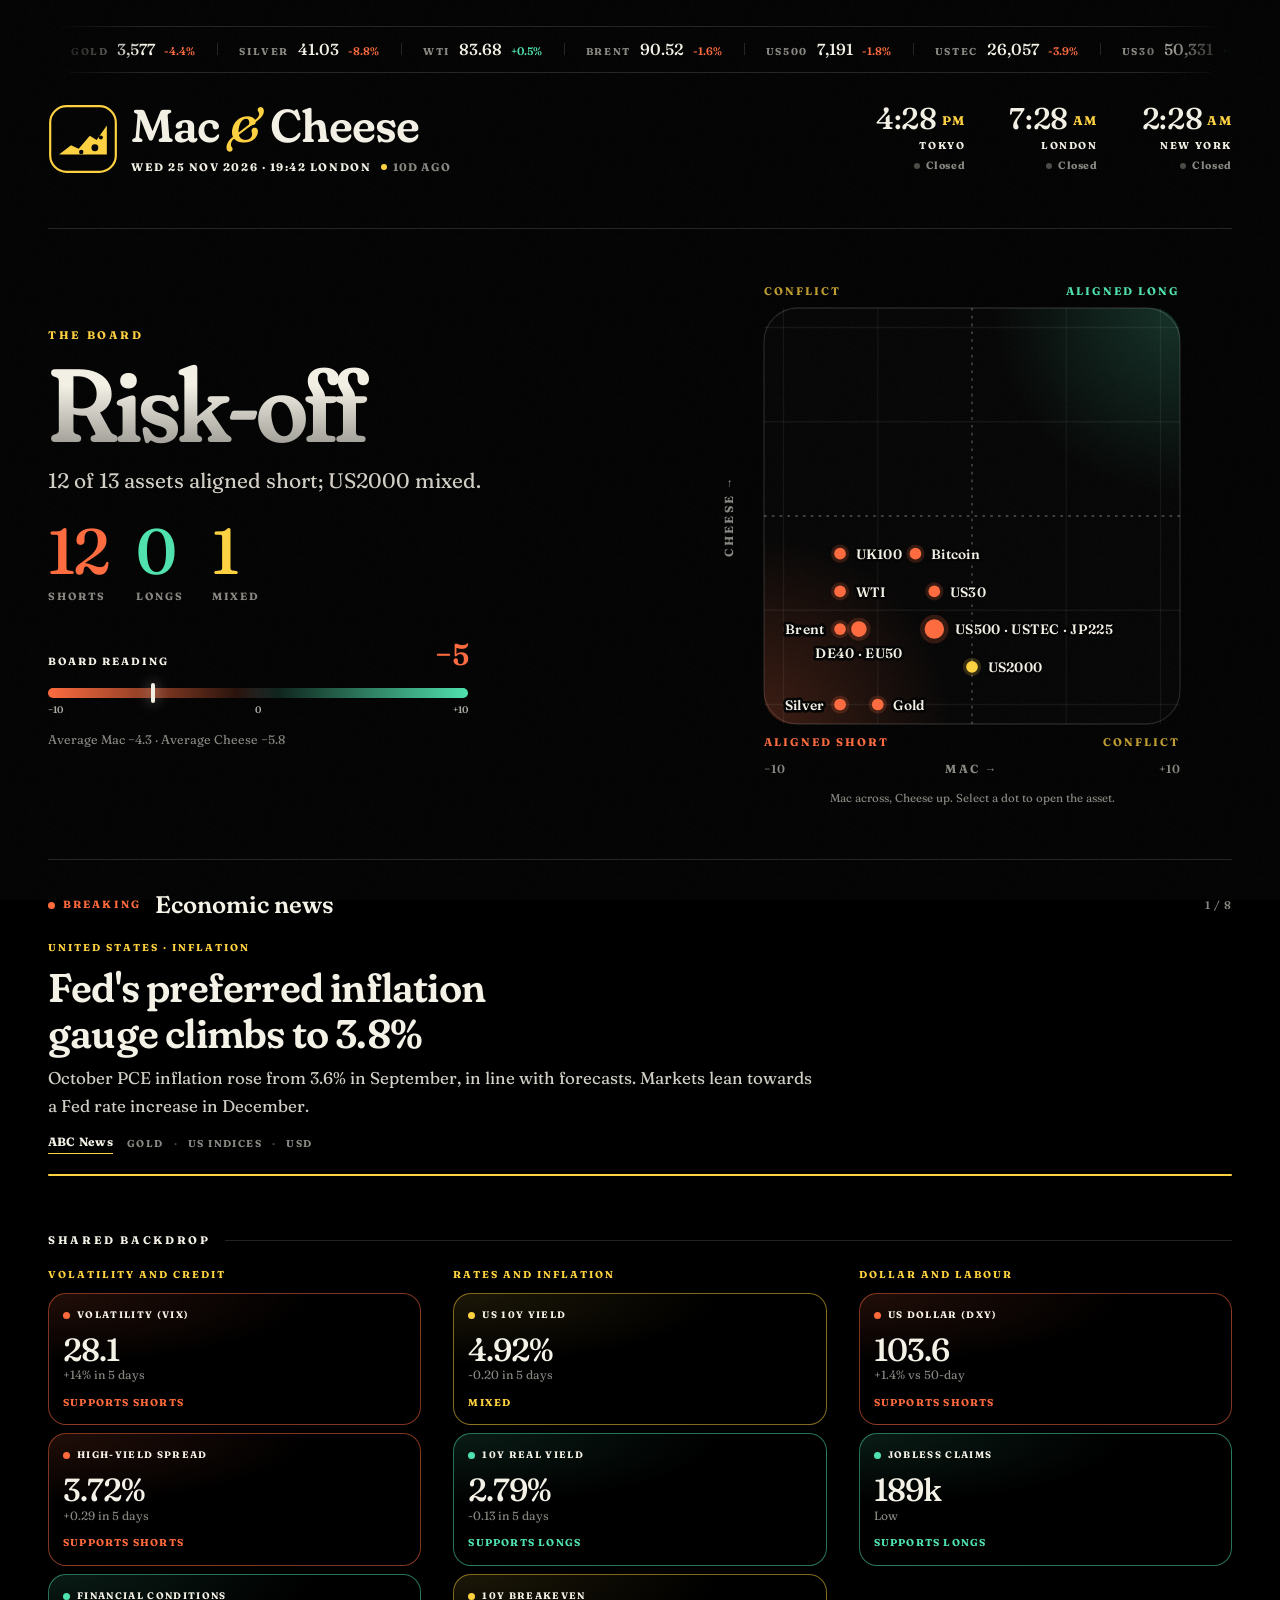
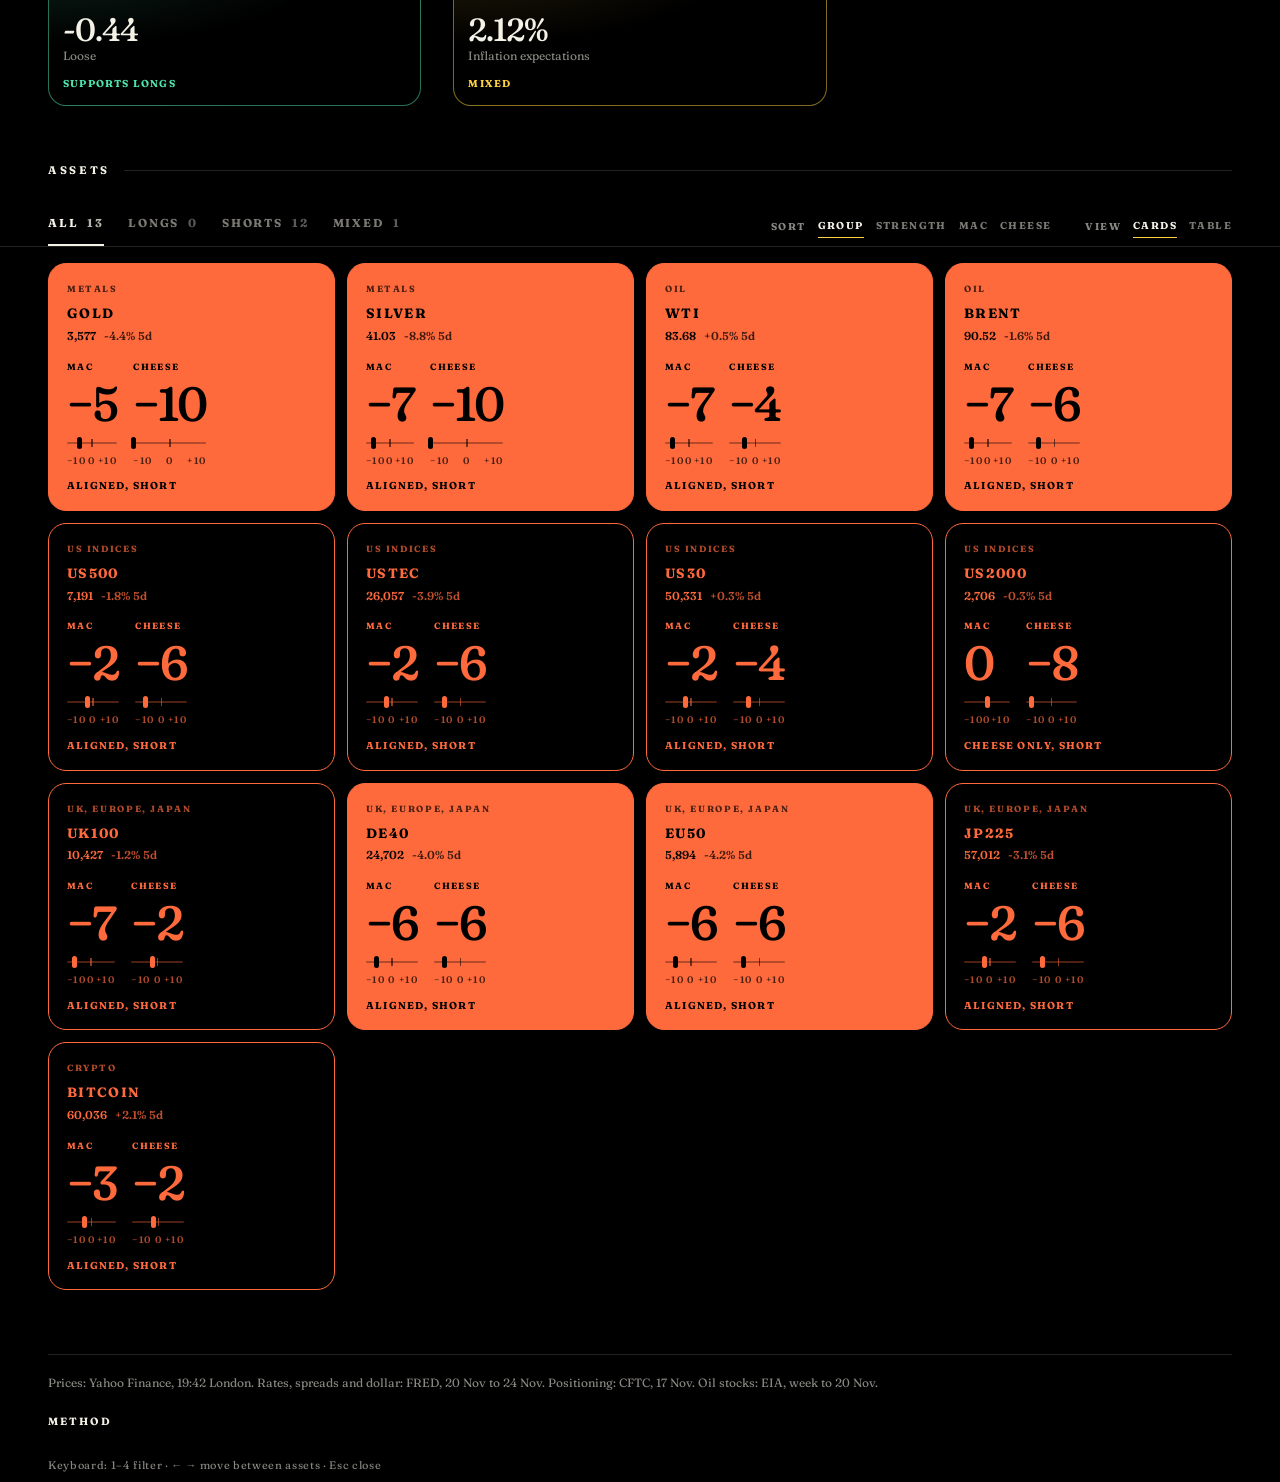
==== commit 3fa097ed: "Refresh 25 Nov 19:42" ====
--- a/index.html
+++ b/index.html
@@ -209,6 +209,12 @@
 .evr span:last-child{color:var(--mu);font-variant-numeric:tabular-nums}
 .share{appearance:none;display:block;margin:26px 18px 0;width:calc(100% - 36px);padding:14px;border-radius:14px;border:1px solid var(--yellow);background:none;color:var(--yellow);font-size:11px;font-weight:700;letter-spacing:.18em;text-transform:uppercase;cursor:pointer;transition:background .2s,color .2s}
 .share:hover{background:var(--yellow);color:#000}
+.shm{margin:16px 18px 0;display:grid;gap:16px}
+.shp img{display:block;width:100%;max-width:240px;aspect-ratio:4/5;border-radius:14px;border:1px solid var(--ln);background:#050505}
+.shl{display:grid;grid-template-columns:1fr 1fr;column-gap:18px}
+.shl button{appearance:none;background:none;border:0;border-top:1px solid var(--ln);padding:13px 0;text-align:left;cursor:pointer;font-size:13px;font-weight:600;letter-spacing:.04em;color:var(--fg);transition:color .2s}
+.shl button:hover{color:var(--yellow)}
+@media(min-width:620px){.shm{grid-template-columns:200px 1fr;align-items:start}}
 .toast{position:fixed;left:50%;bottom:28px;z-index:60;transform:translate(-50%,20px);opacity:0;background:var(--fg);color:#000;padding:11px 18px;border-radius:12px;font-size:13px;font-weight:600;transition:.35s var(--ease);pointer-events:none}
 .toast.on{opacity:1;transform:translate(-50%,0)}
 /* footer */
@@ -247,10 +253,10 @@
 </style></head><body>
 <div class="grain" aria-hidden="true"></div>
 <header class="top">
-<div class="tk" aria-label="Market ticker, five-day change"><div class="tkt"><span class="ti"><b>Gold</b><span>3,541</span><em class="d">-5.4%</em></span><span class="ti"><b>Silver</b><span>40.09</span><em class="d">-10.9%</em></span><span class="ti"><b>WTI</b><span>83.56</span><em class="u">+0.4%</em></span><span class="ti"><b>Brent</b><span>90.25</span><em class="d">-1.8%</em></span><span class="ti"><b>US500</b><span>7,133</span><em class="d">-2.6%</em></span><span class="ti"><b>USTEC</b><span>25,696</span><em class="d">-5.2%</em></span><span class="ti"><b>US30</b><span>50,028</span><em class="d">-0.3%</em></span><span class="ti"><b>US2000</b><span>2,683</span><em class="d">-1.2%</em></span><span class="ti"><b>UK100</b><span>10,427</span><em class="d">-1.2%</em></span><span class="ti"><b>DE40</b><span>24,702</span><em class="d">-4.0%</em></span><span class="ti"><b>EU50</b><span>5,894</span><em class="d">-4.2%</em></span><span class="ti"><b>JP225</b><span>58,645</span><em class="d">-1.7%</em></span><span class="ti"><b>Bitcoin</b><span>59,759</span><em class="u">+1.6%</em></span><span class="ti"><b>DXY</b><span>103.6</span><em class="u">+1.5%</em></span><span class="ti"><b>US10Y</b><span>4.92%</span><em class="d">-20bp</em></span><span class="ti"><b>VIX</b><span>29.5</span><em class="u">+20%</em></span><span class="ti"><b>Gold</b><span>3,541</span><em class="d">-5.4%</em></span><span class="ti"><b>Silver</b><span>40.09</span><em class="d">-10.9%</em></span><span class="ti"><b>WTI</b><span>83.56</span><em class="u">+0.4%</em></span><span class="ti"><b>Brent</b><span>90.25</span><em class="d">-1.8%</em></span><span class="ti"><b>US500</b><span>7,133</span><em class="d">-2.6%</em></span><span class="ti"><b>USTEC</b><span>25,696</span><em class="d">-5.2%</em></span><span class="ti"><b>US30</b><span>50,028</span><em class="d">-0.3%</em></span><span class="ti"><b>US2000</b><span>2,683</span><em class="d">-1.2%</em></span><span class="ti"><b>UK100</b><span>10,427</span><em class="d">-1.2%</em></span><span class="ti"><b>DE40</b><span>24,702</span><em class="d">-4.0%</em></span><span class="ti"><b>EU50</b><span>5,894</span><em class="d">-4.2%</em></span><span class="ti"><b>JP225</b><span>58,645</span><em class="d">-1.7%</em></span><span class="ti"><b>Bitcoin</b><span>59,759</span><em class="u">+1.6%</em></span><span class="ti"><b>DXY</b><span>103.6</span><em class="u">+1.5%</em></span><span class="ti"><b>US10Y</b><span>4.92%</span><em class="d">-20bp</em></span><span class="ti"><b>VIX</b><span>29.5</span><em class="u">+20%</em></span></div></div>
+<div class="tk" aria-label="Market ticker, five-day change"><div class="tkt"><span class="ti"><b>Gold</b><span>3,577</span><em class="d">-4.4%</em></span><span class="ti"><b>Silver</b><span>41.03</span><em class="d">-8.8%</em></span><span class="ti"><b>WTI</b><span>83.68</span><em class="u">+0.5%</em></span><span class="ti"><b>Brent</b><span>90.52</span><em class="d">-1.6%</em></span><span class="ti"><b>US500</b><span>7,191</span><em class="d">-1.8%</em></span><span class="ti"><b>USTEC</b><span>26,057</span><em class="d">-3.9%</em></span><span class="ti"><b>US30</b><span>50,331</span><em class="u">+0.3%</em></span><span class="ti"><b>US2000</b><span>2,706</span><em class="d">-0.3%</em></span><span class="ti"><b>UK100</b><span>10,427</span><em class="d">-1.2%</em></span><span class="ti"><b>DE40</b><span>24,702</span><em class="d">-4.0%</em></span><span class="ti"><b>EU50</b><span>5,894</span><em class="d">-4.2%</em></span><span class="ti"><b>JP225</b><span>57,012</span><em class="d">-3.1%</em></span><span class="ti"><b>Bitcoin</b><span>60,036</span><em class="u">+2.1%</em></span><span class="ti"><b>DXY</b><span>103.6</span><em class="u">+1.4%</em></span><span class="ti"><b>US10Y</b><span>4.92%</span><em class="d">-20bp</em></span><span class="ti"><b>VIX</b><span>28.1</span><em class="u">+14%</em></span><span class="ti"><b>Gold</b><span>3,577</span><em class="d">-4.4%</em></span><span class="ti"><b>Silver</b><span>41.03</span><em class="d">-8.8%</em></span><span class="ti"><b>WTI</b><span>83.68</span><em class="u">+0.5%</em></span><span class="ti"><b>Brent</b><span>90.52</span><em class="d">-1.6%</em></span><span class="ti"><b>US500</b><span>7,191</span><em class="d">-1.8%</em></span><span class="ti"><b>USTEC</b><span>26,057</span><em class="d">-3.9%</em></span><span class="ti"><b>US30</b><span>50,331</span><em class="u">+0.3%</em></span><span class="ti"><b>US2000</b><span>2,706</span><em class="d">-0.3%</em></span><span class="ti"><b>UK100</b><span>10,427</span><em class="d">-1.2%</em></span><span class="ti"><b>DE40</b><span>24,702</span><em class="d">-4.0%</em></span><span class="ti"><b>EU50</b><span>5,894</span><em class="d">-4.2%</em></span><span class="ti"><b>JP225</b><span>57,012</span><em class="d">-3.1%</em></span><span class="ti"><b>Bitcoin</b><span>60,036</span><em class="u">+2.1%</em></span><span class="ti"><b>DXY</b><span>103.6</span><em class="u">+1.4%</em></span><span class="ti"><b>US10Y</b><span>4.92%</span><em class="d">-20bp</em></span><span class="ti"><b>VIX</b><span>28.1</span><em class="u">+14%</em></span></div></div>
 <div class="hrow">
 <div class="brand"><svg viewBox="0 0 64 64" width="56" height="56" role="img" aria-label="Mac and Cheese"><rect x="2" y="2" width="60" height="60" rx="15" fill="#000" stroke="#FFD23F" stroke-width="2"/><g transform="translate(7,13.5) scale(.78)"><path d="M4 42 L18 31 L27 35 L40 20 L48 25 L60 8 L60 42 Z" fill="#FFD23F"/><circle cx="46" cy="34" r="4" fill="#000"/><circle cx="30" cy="39" r="2.6" fill="#000"/><circle cx="53" cy="22" r="2.4" fill="#000"/></g></svg>
-<div><div class="wm">Mac <i>&amp;</i> Cheese</div><div class="asof">Wed 25 Nov 2026 · 18:10 London <span class="age" id="age" data-iso="2026-11-25T18:10:00Z"></span></div></div></div>
+<div><div class="wm">Mac <i>&amp;</i> Cheese</div><div class="asof">Wed 25 Nov 2026 · 19:42 London <span class="age" id="age" data-iso="2026-11-25T19:42:00Z"></span></div></div></div>
 <div class="ck" id="ck" aria-label="Market clocks"></div>
 </div></header>
 <main>
@@ -270,7 +276,7 @@
 <div class="ns" id="ns"><article class="nc on"><span class="ng">United States · Inflation</span><h3>Fed&#x27;s preferred inflation gauge climbs to 3.8%</h3><p>October PCE inflation rose from 3.6% in September, in line with forecasts. Markets lean towards a Fed rate increase in December.</p><div class="nf"><a href="https://abcnews.com/Business/inflation-report-provide-feds-preferred-gauge-prices-ahead/story?id=138410424" target="_blank" rel="noopener noreferrer">ABC News</a><span>Gold</span><span>US indices</span><span>USD</span></div></article><article class="nc"><span class="ng">United States · Growth</span><h3>Third-quarter growth revised sharply higher</h3><p>The economy grew much faster than first estimated while inflation broadened out, reinforcing bets on a December hike and another early in 2027.</p><div class="nf"><a href="https://kfgo.com/2026/11/25/us-inflation-rises-further-in-october/" target="_blank" rel="noopener noreferrer">Reuters</a><span>US indices</span><span>Yields</span></div></article><article class="nc"><span class="ng">United States · Equities</span><h3>Tech rout deepens as AI doubts return</h3><p>Nasdaq Composite fell 1.5% and the S&amp;P 500 0.5% on Tuesday while the Dow gained 0.9%. Nvidia and Micron slumped, and the Nasdaq 100 sits close to a bear market.</p><div class="nf"><a href="https://www.bloomberg.com/news/articles/2026-11-24/asian-stocks-to-slide-as-ai-trade-doubts-resurface-markets-wrap" target="_blank" rel="noopener noreferrer">Bloomberg</a><span>USTEC</span><span>US500</span><span>Bitcoin</span></div></article><article class="nc"><span class="ng">Rates · Treasuries</span><h3>Treasury yields slip as risk appetite sours</h3><p>The 10-year yield dipped to its lowest in over two weeks near 4.88%. US consumer confidence hit its highest in almost two years, and the euro rose 0.6%.</p><div class="nf"><a href="https://www.home.saxo/en-mena/content/articles/macro/market-quick-take---chip-stocks-slump-again-in-new-york-and-seoul---25-november-2026-25112026" target="_blank" rel="noopener noreferrer">Saxo and CaixaBank</a><span>Gold</span><span>USD</span><span>DE40</span></div></article><article class="nc"><span class="ng">Trade · Tariffs</span><h3>US proposes excess-capacity tariffs on 14 partners</h3><p>China would face the highest rate at 20%. The dollar index held around the 104 handle as the tech sell-off weighed on risk tone.</p><div class="nf"><a href="https://www.newsquawk.com/headlines/newsquawk-european-market-wrap---25th-november-2026" target="_blank" rel="noopener noreferrer">Newsquawk</a><span>USD</span><span>DE40</span><span>EU50</span><span>JP225</span></div></article><article class="nc"><span class="ng">United Kingdom · BoE</span><h3>Bailey: inflation peak lower if energy prices hold</h3><p>The Governor told the Treasury Committee that the peak would be lower if current energy prices persist. Sterling stayed near 1.31. The Bank raised Bank Rate to 4% on 5 November.</p><div class="nf"><a href="https://www.newsquawk.com/headlines/newsquawk-european-market-wrap---25th-november-2026" target="_blank" rel="noopener noreferrer">Newsquawk and KPMG</a><span>UK100</span><span>GBP</span></div></article><article class="nc"><span class="ng">Asia-Pacific · Inflation</span><h3>Australian inflation hotter than expected at 4.9%</h3><p>The annual rate to October topped forecasts. The ASX fell on the release before recovering, with the RBA due to meet in December.</p><div class="nf"><a href="https://abc.net.au/news/2026-11-25/asx-markets-business-live-news/107423208" target="_blank" rel="noopener noreferrer">ABC News Australia</a><span>JP225</span><span>USD</span></div></article><article class="nc"><span class="ng">Commodities</span><h3>Oil eases overnight, copper nears a bear market</h3><p>Crude gave back some of Tuesday&#x27;s gains while copper approached a 20% drawdown from its high as risk sentiment weakened in Asia.</p><div class="nf"><a href="https://www.home.saxo/en-mena/content/articles/macro/market-quick-take---chip-stocks-slump-again-in-new-york-and-seoul---25-november-2026-25112026" target="_blank" rel="noopener noreferrer">Saxo</a><span>WTI</span><span>Brent</span><span>Silver</span></div></article></div>
 <div class="np" aria-hidden="true"><i id="npb"></i></div>
 </section>
-<section class="bd rv"><h2>Shared backdrop</h2><div class="rgs"><div class="rg"><div class="rl">Volatility and credit</div><div class="reg"><div class="rt red"><div class="k"><i class="d red"></i>Volatility (VIX)</div><div class="v">29.5</div><div class="dd">+20% in 5 days</div><div class="sig">Supports shorts</div></div><div class="rt red"><div class="k"><i class="d red"></i>High-yield spread</div><div class="v">3.72%</div><div class="dd">+0.29 in 5 days</div><div class="sig">Supports shorts</div></div><div class="rt lime"><div class="k"><i class="d lime"></i>Financial conditions</div><div class="v">-0.44</div><div class="dd">Loose</div><div class="sig">Supports longs</div></div></div></div><div class="rg"><div class="rl">Rates and inflation</div><div class="reg"><div class="rt yel"><div class="k"><i class="d yel"></i>US 10y yield</div><div class="v">4.92%</div><div class="dd">-0.20 in 5 days</div><div class="sig">Mixed</div></div><div class="rt lime"><div class="k"><i class="d lime"></i>10y real yield</div><div class="v">2.79%</div><div class="dd">-0.13 in 5 days</div><div class="sig">Supports longs</div></div><div class="rt yel"><div class="k"><i class="d yel"></i>10y breakeven</div><div class="v">2.12%</div><div class="dd">Inflation expectations</div><div class="sig">Mixed</div></div></div></div><div class="rg"><div class="rl">Dollar and labour</div><div class="reg"><div class="rt red"><div class="k"><i class="d red"></i>US dollar (DXY)</div><div class="v">103.6</div><div class="dd">+1.5% vs 50-day</div><div class="sig">Supports shorts</div></div><div class="rt lime"><div class="k"><i class="d lime"></i>Jobless claims</div><div class="v">189k</div><div class="dd">Low</div><div class="sig">Supports longs</div></div></div></div></div></section>
+<section class="bd rv"><h2>Shared backdrop</h2><div class="rgs"><div class="rg"><div class="rl">Volatility and credit</div><div class="reg"><div class="rt red"><div class="k"><i class="d red"></i>Volatility (VIX)</div><div class="v">28.1</div><div class="dd">+14% in 5 days</div><div class="sig">Supports shorts</div></div><div class="rt red"><div class="k"><i class="d red"></i>High-yield spread</div><div class="v">3.72%</div><div class="dd">+0.29 in 5 days</div><div class="sig">Supports shorts</div></div><div class="rt lime"><div class="k"><i class="d lime"></i>Financial conditions</div><div class="v">-0.44</div><div class="dd">Loose</div><div class="sig">Supports longs</div></div></div></div><div class="rg"><div class="rl">Rates and inflation</div><div class="reg"><div class="rt yel"><div class="k"><i class="d yel"></i>US 10y yield</div><div class="v">4.92%</div><div class="dd">-0.20 in 5 days</div><div class="sig">Mixed</div></div><div class="rt lime"><div class="k"><i class="d lime"></i>10y real yield</div><div class="v">2.79%</div><div class="dd">-0.13 in 5 days</div><div class="sig">Supports longs</div></div><div class="rt yel"><div class="k"><i class="d yel"></i>10y breakeven</div><div class="v">2.12%</div><div class="dd">Inflation expectations</div><div class="sig">Mixed</div></div></div></div><div class="rg"><div class="rl">Dollar and labour</div><div class="reg"><div class="rt red"><div class="k"><i class="d red"></i>US dollar (DXY)</div><div class="v">103.6</div><div class="dd">+1.4% vs 50-day</div><div class="sig">Supports shorts</div></div><div class="rt lime"><div class="k"><i class="d lime"></i>Jobless claims</div><div class="v">189k</div><div class="dd">Low</div><div class="sig">Supports longs</div></div></div></div></div></section>
 <section class="as" id="assets">
 <h2>Assets</h2>
 <div class="fb" id="fb">
@@ -281,12 +287,12 @@
 <div class="seg" aria-label="Sort"><span>Sort</span><button class="o on" data-s="g">Group</button><button class="o" data-s="x">Strength</button><button class="o" data-s="m">Mac</button><button class="o" data-s="c">Cheese</button></div>
 <div class="seg" aria-label="View"><span>View</span><button class="o on" data-v="cards">Cards</button><button class="o" data-v="table">Table</button></div>
 </div></div>
-<div class="tiles" id="tiles"><button class="tile sr" data-f="short" data-k="gold" data-g="0" data-m="-5" data-c="-10" style="view-transition-name:t-gold" aria-label="Gold, Mac -5, Cheese -10, Aligned, short"><span class="tt"><span class="gk">Metals</span><b>Gold</b><span class="p">3,541<em class="d">-5.4% 5d</em></span></span><span class="nums"><span>Mac<span class="v" data-n="-5">−5</span><i class="sc"><u style="--p:25%"></u></i><span class="ends"><em>−10</em><em>0</em><em>+10</em></span></span><span>Cheese<span class="v" data-n="-10">−10</span><i class="sc"><u style="--p:0%"></u></i><span class="ends"><em>−10</em><em>0</em><em>+10</em></span></span></span><span class="s">Aligned, short</span></button><button class="tile sr" data-f="short" data-k="silver" data-g="1" data-m="-7" data-c="-10" style="view-transition-name:t-silver" aria-label="Silver, Mac -7, Cheese -10, Aligned, short"><span class="tt"><span class="gk">Metals</span><b>Silver</b><span class="p">40.09<em class="d">-10.9% 5d</em></span></span><span class="nums"><span>Mac<span class="v" data-n="-7">−7</span><i class="sc"><u style="--p:15%"></u></i><span class="ends"><em>−10</em><em>0</em><em>+10</em></span></span><span>Cheese<span class="v" data-n="-10">−10</span><i class="sc"><u style="--p:0%"></u></i><span class="ends"><em>−10</em><em>0</em><em>+10</em></span></span></span><span class="s">Aligned, short</span></button><button class="tile sr" data-f="short" data-k="wti" data-g="102" data-m="-7" data-c="-4" style="view-transition-name:t-wti" aria-label="WTI crude, Mac -7, Cheese -4, Aligned, short"><span class="tt"><span class="gk">Oil</span><b>WTI</b><span class="p">83.56<em class="u">+0.4% 5d</em></span></span><span class="nums"><span>Mac<span class="v" data-n="-7">−7</span><i class="sc"><u style="--p:15%"></u></i><span class="ends"><em>−10</em><em>0</em><em>+10</em></span></span><span>Cheese<span class="v" data-n="-4">−4</span><i class="sc"><u style="--p:30%"></u></i><span class="ends"><em>−10</em><em>0</em><em>+10</em></span></span></span><span class="s">Aligned, short</span></button><button class="tile sr" data-f="short" data-k="brent" data-g="103" data-m="-7" data-c="-6" style="view-transition-name:t-brent" aria-label="Brent crude, Mac -7, Cheese -6, Aligned, short"><span class="tt"><span class="gk">Oil</span><b>Brent</b><span class="p">90.25<em class="d">-1.8% 5d</em></span></span><span class="nums"><span>Mac<span class="v" data-n="-7">−7</span><i class="sc"><u style="--p:15%"></u></i><span class="ends"><em>−10</em><em>0</em><em>+10</em></span></span><span>Cheese<span class="v" data-n="-6">−6</span><i class="sc"><u style="--p:20%"></u></i><span class="ends"><em>−10</em><em>0</em><em>+10</em></span></span></span><span class="s">Aligned, short</span></button><button class="tile or" data-f="short" data-k="sp" data-g="204" data-m="-2" data-c="-6" style="view-transition-name:t-sp" aria-label="US500 (S&amp;P 500), Mac -2, Cheese -6, Aligned, short"><span class="tt"><span class="gk">US indices</span><b>US500</b><span class="p">7,133<em class="d">-2.6% 5d</em></span></span><span class="nums"><span>Mac<span class="v" data-n="-2">−2</span><i class="sc"><u style="--p:40%"></u></i><span class="ends"><em>−10</em><em>0</em><em>+10</em></span></span><span>Cheese<span class="v" data-n="-6">−6</span><i class="sc"><u style="--p:20%"></u></i><span class="ends"><em>−10</em><em>0</em><em>+10</em></span></span></span><span class="s">Aligned, short</span></button><button class="tile or" data-f="short" data-k="ndx" data-g="205" data-m="-2" data-c="-6" style="view-transition-name:t-ndx" aria-label="USTEC (Nasdaq 100), Mac -2, Cheese -6, Aligned, short"><span class="tt"><span class="gk">US indices</span><b>USTEC</b><span class="p">25,696<em class="d">-5.2% 5d</em></span></span><span class="nums"><span>Mac<span class="v" data-n="-2">−2</span><i class="sc"><u style="--p:40%"></u></i><span class="ends"><em>−10</em><em>0</em><em>+10</em></span></span><span>Cheese<span class="v" data-n="-6">−6</span><i class="sc"><u style="--p:20%"></u></i><span class="ends"><em>−10</em><em>0</em><em>+10</em></span></span></span><span class="s">Aligned, short</span></button><button class="tile or" data-f="short" data-k="dow" data-g="206" data-m="-2" data-c="-4" style="view-transition-name:t-dow" aria-label="US30 (Dow), Mac -2, Cheese -4, Aligned, short"><span class="tt"><span class="gk">US indices</span><b>US30</b><span class="p">50,028<em class="d">-0.3% 5d</em></span></span><span class="nums"><span>Mac<span class="v" data-n="-2">−2</span><i class="sc"><u style="--p:40%"></u></i><span class="ends"><em>−10</em><em>0</em><em>+10</em></span></span><span>Cheese<span class="v" data-n="-4">−4</span><i class="sc"><u style="--p:30%"></u></i><span class="ends"><em>−10</em><em>0</em><em>+10</em></span></span></span><span class="s">Aligned, short</span></button><button class="tile or" data-f="mixed" data-k="rut" data-g="207" data-m="0" data-c="-8" style="view-transition-name:t-rut" aria-label="US2000 (Russell 2000), Mac 0, Cheese -8, Cheese only, short"><span class="tt"><span class="gk">US indices</span><b>US2000</b><span class="p">2,683<em class="d">-1.2% 5d</em></span></span><span class="nums"><span>Mac<span class="v" data-n="0">0</span><i class="sc"><u style="--p:50%"></u></i><span class="ends"><em>−10</em><em>0</em><em>+10</em></span></span><span>Cheese<span class="v" data-n="-8">−8</span><i class="sc"><u style="--p:10%"></u></i><span class="ends"><em>−10</em><em>0</em><em>+10</em></span></span></span><span class="s">Cheese only, short</span></button><button class="tile or" data-f="short" data-k="uk" data-g="308" data-m="-7" data-c="-2" style="view-transition-name:t-uk" aria-label="UK100 (FTSE 100), Mac -7, Cheese -2, Aligned, short"><span class="tt"><span class="gk">UK, Europe, Japan</span><b>UK100</b><span class="p">10,427<em class="d">-1.2% 5d</em></span></span><span class="nums"><span>Mac<span class="v" data-n="-7">−7</span><i class="sc"><u style="--p:15%"></u></i><span class="ends"><em>−10</em><em>0</em><em>+10</em></span></span><span>Cheese<span class="v" data-n="-2">−2</span><i class="sc"><u style="--p:40%"></u></i><span class="ends"><em>−10</em><em>0</em><em>+10</em></span></span></span><span class="s">Aligned, short</span></button><button class="tile sr" data-f="short" data-k="de" data-g="309" data-m="-6" data-c="-6" style="view-transition-name:t-de" aria-label="DE40 (DAX), Mac -6, Cheese -6, Aligned, short"><span class="tt"><span class="gk">UK, Europe, Japan</span><b>DE40</b><span class="p">24,702<em class="d">-4.0% 5d</em></span></span><span class="nums"><span>Mac<span class="v" data-n="-6">−6</span><i class="sc"><u style="--p:20%"></u></i><span class="ends"><em>−10</em><em>0</em><em>+10</em></span></span><span>Cheese<span class="v" data-n="-6">−6</span><i class="sc"><u style="--p:20%"></u></i><span class="ends"><em>−10</em><em>0</em><em>+10</em></span></span></span><span class="s">Aligned, short</span></button><button class="tile sr" data-f="short" data-k="eu" data-g="310" data-m="-6" data-c="-6" style="view-transition-name:t-eu" aria-label="EU50 (Euro Stoxx 50), Mac -6, Cheese -6, Aligned, short"><span class="tt"><span class="gk">UK, Europe, Japan</span><b>EU50</b><span class="p">5,894<em class="d">-4.2% 5d</em></span></span><span class="nums"><span>Mac<span class="v" data-n="-6">−6</span><i class="sc"><u style="--p:20%"></u></i><span class="ends"><em>−10</em><em>0</em><em>+10</em></span></span><span>Cheese<span class="v" data-n="-6">−6</span><i class="sc"><u style="--p:20%"></u></i><span class="ends"><em>−10</em><em>0</em><em>+10</em></span></span></span><span class="s">Aligned, short</span></button><button class="tile or" data-f="short" data-k="jp" data-g="311" data-m="-2" data-c="-6" style="view-transition-name:t-jp" aria-label="JP225 (Nikkei), Mac -2, Cheese -6, Aligned, short"><span class="tt"><span class="gk">UK, Europe, Japan</span><b>JP225</b><span class="p">58,645<em class="d">-1.7% 5d</em></span></span><span class="nums"><span>Mac<span class="v" data-n="-2">−2</span><i class="sc"><u style="--p:40%"></u></i><span class="ends"><em>−10</em><em>0</em><em>+10</em></span></span><span>Cheese<span class="v" data-n="-6">−6</span><i class="sc"><u style="--p:20%"></u></i><span class="ends"><em>−10</em><em>0</em><em>+10</em></span></span></span><span class="s">Aligned, short</span></button><button class="tile or" data-f="short" data-k="btc" data-g="412" data-m="-3" data-c="-2" style="view-transition-name:t-btc" aria-label="Bitcoin, Mac -3, Cheese -2, Aligned, short"><span class="tt"><span class="gk">Crypto</span><b>Bitcoin</b><span class="p">59,759<em class="u">+1.6% 5d</em></span></span><span class="nums"><span>Mac<span class="v" data-n="-3">−3</span><i class="sc"><u style="--p:35%"></u></i><span class="ends"><em>−10</em><em>0</em><em>+10</em></span></span><span>Cheese<span class="v" data-n="-2">−2</span><i class="sc"><u style="--p:40%"></u></i><span class="ends"><em>−10</em><em>0</em><em>+10</em></span></span></span><span class="s">Aligned, short</span></button></div>
-<div class="list" id="list" hidden><div class="lh"><span>Asset</span><span>Mac</span><span>Cheese</span><span>Reading</span><span>5d</span></div><div id="rows"><button class="lr" data-k="gold" data-f="short" data-g="0" data-m="-5" data-c="-10" style="view-transition-name:r-gold"><span class="ln"><b>Gold</b><small>Metals</small></span><span class="lc"><span class="lv">−5</span><i class="db"><u class="l red" style="width:25.0%"></u></i></span><span class="lc"><span class="lv">−10</span><i class="db"><u class="l red" style="width:50.0%"></u></i></span><span class="ls sr">Aligned, short</span><span class="l5 d">-5.4%</span></button><button class="lr" data-k="silver" data-f="short" data-g="1" data-m="-7" data-c="-10" style="view-transition-name:r-silver"><span class="ln"><b>Silver</b><small>Metals</small></span><span class="lc"><span class="lv">−7</span><i class="db"><u class="l red" style="width:35.0%"></u></i></span><span class="lc"><span class="lv">−10</span><i class="db"><u class="l red" style="width:50.0%"></u></i></span><span class="ls sr">Aligned, short</span><span class="l5 d">-10.9%</span></button><button class="lr" data-k="wti" data-f="short" data-g="102" data-m="-7" data-c="-4" style="view-transition-name:r-wti"><span class="ln"><b>WTI</b><small>Oil</small></span><span class="lc"><span class="lv">−7</span><i class="db"><u class="l red" style="width:35.0%"></u></i></span><span class="lc"><span class="lv">−4</span><i class="db"><u class="l red" style="width:20.0%"></u></i></span><span class="ls sr">Aligned, short</span><span class="l5 u">+0.4%</span></button><button class="lr" data-k="brent" data-f="short" data-g="103" data-m="-7" data-c="-6" style="view-transition-name:r-brent"><span class="ln"><b>Brent</b><small>Oil</small></span><span class="lc"><span class="lv">−7</span><i class="db"><u class="l red" style="width:35.0%"></u></i></span><span class="lc"><span class="lv">−6</span><i class="db"><u class="l red" style="width:30.0%"></u></i></span><span class="ls sr">Aligned, short</span><span class="l5 d">-1.8%</span></button><button class="lr" data-k="sp" data-f="short" data-g="204" data-m="-2" data-c="-6" style="view-transition-name:r-sp"><span class="ln"><b>US500</b><small>US indices</small></span><span class="lc"><span class="lv">−2</span><i class="db"><u class="l red" style="width:10.0%"></u></i></span><span class="lc"><span class="lv">−6</span><i class="db"><u class="l red" style="width:30.0%"></u></i></span><span class="ls or">Aligned, short</span><span class="l5 d">-2.6%</span></button><button class="lr" data-k="ndx" data-f="short" data-g="205" data-m="-2" data-c="-6" style="view-transition-name:r-ndx"><span class="ln"><b>USTEC</b><small>US indices</small></span><span class="lc"><span class="lv">−2</span><i class="db"><u class="l red" style="width:10.0%"></u></i></span><span class="lc"><span class="lv">−6</span><i class="db"><u class="l red" style="width:30.0%"></u></i></span><span class="ls or">Aligned, short</span><span class="l5 d">-5.2%</span></button><button class="lr" data-k="dow" data-f="short" data-g="206" data-m="-2" data-c="-4" style="view-transition-name:r-dow"><span class="ln"><b>US30</b><small>US indices</small></span><span class="lc"><span class="lv">−2</span><i class="db"><u class="l red" style="width:10.0%"></u></i></span><span class="lc"><span class="lv">−4</span><i class="db"><u class="l red" style="width:20.0%"></u></i></span><span class="ls or">Aligned, short</span><span class="l5 d">-0.3%</span></button><button class="lr" data-k="rut" data-f="mixed" data-g="207" data-m="0" data-c="-8" style="view-transition-name:r-rut"><span class="ln"><b>US2000</b><small>US indices</small></span><span class="lc"><span class="lv">0</span><i class="db"><u class="r yel" style="width:0.0%"></u></i></span><span class="lc"><span class="lv">−8</span><i class="db"><u class="l red" style="width:40.0%"></u></i></span><span class="ls or">Cheese only, short</span><span class="l5 d">-1.2%</span></button><button class="lr" data-k="uk" data-f="short" data-g="308" data-m="-7" data-c="-2" style="view-transition-name:r-uk"><span class="ln"><b>UK100</b><small>UK, Europe, Japan</small></span><span class="lc"><span class="lv">−7</span><i class="db"><u class="l red" style="width:35.0%"></u></i></span><span class="lc"><span class="lv">−2</span><i class="db"><u class="l red" style="width:10.0%"></u></i></span><span class="ls or">Aligned, short</span><span class="l5 d">-1.2%</span></button><button class="lr" data-k="de" data-f="short" data-g="309" data-m="-6" data-c="-6" style="view-transition-name:r-de"><span class="ln"><b>DE40</b><small>UK, Europe, Japan</small></span><span class="lc"><span class="lv">−6</span><i class="db"><u class="l red" style="width:30.0%"></u></i></span><span class="lc"><span class="lv">−6</span><i class="db"><u class="l red" style="width:30.0%"></u></i></span><span class="ls sr">Aligned, short</span><span class="l5 d">-4.0%</span></button><button class="lr" data-k="eu" data-f="short" data-g="310" data-m="-6" data-c="-6" style="view-transition-name:r-eu"><span class="ln"><b>EU50</b><small>UK, Europe, Japan</small></span><span class="lc"><span class="lv">−6</span><i class="db"><u class="l red" style="width:30.0%"></u></i></span><span class="lc"><span class="lv">−6</span><i class="db"><u class="l red" style="width:30.0%"></u></i></span><span class="ls sr">Aligned, short</span><span class="l5 d">-4.2%</span></button><button class="lr" data-k="jp" data-f="short" data-g="311" data-m="-2" data-c="-6" style="view-transition-name:r-jp"><span class="ln"><b>JP225</b><small>UK, Europe, Japan</small></span><span class="lc"><span class="lv">−2</span><i class="db"><u class="l red" style="width:10.0%"></u></i></span><span class="lc"><span class="lv">−6</span><i class="db"><u class="l red" style="width:30.0%"></u></i></span><span class="ls or">Aligned, short</span><span class="l5 d">-1.7%</span></button><button class="lr" data-k="btc" data-f="short" data-g="412" data-m="-3" data-c="-2" style="view-transition-name:r-btc"><span class="ln"><b>Bitcoin</b><small>Crypto</small></span><span class="lc"><span class="lv">−3</span><i class="db"><u class="l red" style="width:15.0%"></u></i></span><span class="lc"><span class="lv">−2</span><i class="db"><u class="l red" style="width:10.0%"></u></i></span><span class="ls or">Aligned, short</span><span class="l5 u">+1.6%</span></button></div></div>
+<div class="tiles" id="tiles"><button class="tile sr" data-f="short" data-k="gold" data-g="0" data-m="-5" data-c="-10" style="view-transition-name:t-gold" aria-label="Gold, Mac -5, Cheese -10, Aligned, short"><span class="tt"><span class="gk">Metals</span><b>Gold</b><span class="p">3,577<em class="d">-4.4% 5d</em></span></span><span class="nums"><span>Mac<span class="v" data-n="-5">−5</span><i class="sc"><u style="--p:25%"></u></i><span class="ends"><em>−10</em><em>0</em><em>+10</em></span></span><span>Cheese<span class="v" data-n="-10">−10</span><i class="sc"><u style="--p:0%"></u></i><span class="ends"><em>−10</em><em>0</em><em>+10</em></span></span></span><span class="s">Aligned, short</span></button><button class="tile sr" data-f="short" data-k="silver" data-g="1" data-m="-7" data-c="-10" style="view-transition-name:t-silver" aria-label="Silver, Mac -7, Cheese -10, Aligned, short"><span class="tt"><span class="gk">Metals</span><b>Silver</b><span class="p">41.03<em class="d">-8.8% 5d</em></span></span><span class="nums"><span>Mac<span class="v" data-n="-7">−7</span><i class="sc"><u style="--p:15%"></u></i><span class="ends"><em>−10</em><em>0</em><em>+10</em></span></span><span>Cheese<span class="v" data-n="-10">−10</span><i class="sc"><u style="--p:0%"></u></i><span class="ends"><em>−10</em><em>0</em><em>+10</em></span></span></span><span class="s">Aligned, short</span></button><button class="tile sr" data-f="short" data-k="wti" data-g="102" data-m="-7" data-c="-4" style="view-transition-name:t-wti" aria-label="WTI crude, Mac -7, Cheese -4, Aligned, short"><span class="tt"><span class="gk">Oil</span><b>WTI</b><span class="p">83.68<em class="u">+0.5% 5d</em></span></span><span class="nums"><span>Mac<span class="v" data-n="-7">−7</span><i class="sc"><u style="--p:15%"></u></i><span class="ends"><em>−10</em><em>0</em><em>+10</em></span></span><span>Cheese<span class="v" data-n="-4">−4</span><i class="sc"><u style="--p:30%"></u></i><span class="ends"><em>−10</em><em>0</em><em>+10</em></span></span></span><span class="s">Aligned, short</span></button><button class="tile sr" data-f="short" data-k="brent" data-g="103" data-m="-7" data-c="-6" style="view-transition-name:t-brent" aria-label="Brent crude, Mac -7, Cheese -6, Aligned, short"><span class="tt"><span class="gk">Oil</span><b>Brent</b><span class="p">90.52<em class="d">-1.6% 5d</em></span></span><span class="nums"><span>Mac<span class="v" data-n="-7">−7</span><i class="sc"><u style="--p:15%"></u></i><span class="ends"><em>−10</em><em>0</em><em>+10</em></span></span><span>Cheese<span class="v" data-n="-6">−6</span><i class="sc"><u style="--p:20%"></u></i><span class="ends"><em>−10</em><em>0</em><em>+10</em></span></span></span><span class="s">Aligned, short</span></button><button class="tile or" data-f="short" data-k="sp" data-g="204" data-m="-2" data-c="-6" style="view-transition-name:t-sp" aria-label="US500 (S&amp;P 500), Mac -2, Cheese -6, Aligned, short"><span class="tt"><span class="gk">US indices</span><b>US500</b><span class="p">7,191<em class="d">-1.8% 5d</em></span></span><span class="nums"><span>Mac<span class="v" data-n="-2">−2</span><i class="sc"><u style="--p:40%"></u></i><span class="ends"><em>−10</em><em>0</em><em>+10</em></span></span><span>Cheese<span class="v" data-n="-6">−6</span><i class="sc"><u style="--p:20%"></u></i><span class="ends"><em>−10</em><em>0</em><em>+10</em></span></span></span><span class="s">Aligned, short</span></button><button class="tile or" data-f="short" data-k="ndx" data-g="205" data-m="-2" data-c="-6" style="view-transition-name:t-ndx" aria-label="USTEC (Nasdaq 100), Mac -2, Cheese -6, Aligned, short"><span class="tt"><span class="gk">US indices</span><b>USTEC</b><span class="p">26,057<em class="d">-3.9% 5d</em></span></span><span class="nums"><span>Mac<span class="v" data-n="-2">−2</span><i class="sc"><u style="--p:40%"></u></i><span class="ends"><em>−10</em><em>0</em><em>+10</em></span></span><span>Cheese<span class="v" data-n="-6">−6</span><i class="sc"><u style="--p:20%"></u></i><span class="ends"><em>−10</em><em>0</em><em>+10</em></span></span></span><span class="s">Aligned, short</span></button><button class="tile or" data-f="short" data-k="dow" data-g="206" data-m="-2" data-c="-4" style="view-transition-name:t-dow" aria-label="US30 (Dow), Mac -2, Cheese -4, Aligned, short"><span class="tt"><span class="gk">US indices</span><b>US30</b><span class="p">50,331<em class="u">+0.3% 5d</em></span></span><span class="nums"><span>Mac<span class="v" data-n="-2">−2</span><i class="sc"><u style="--p:40%"></u></i><span class="ends"><em>−10</em><em>0</em><em>+10</em></span></span><span>Cheese<span class="v" data-n="-4">−4</span><i class="sc"><u style="--p:30%"></u></i><span class="ends"><em>−10</em><em>0</em><em>+10</em></span></span></span><span class="s">Aligned, short</span></button><button class="tile or" data-f="mixed" data-k="rut" data-g="207" data-m="0" data-c="-8" style="view-transition-name:t-rut" aria-label="US2000 (Russell 2000), Mac 0, Cheese -8, Cheese only, short"><span class="tt"><span class="gk">US indices</span><b>US2000</b><span class="p">2,706<em class="d">-0.3% 5d</em></span></span><span class="nums"><span>Mac<span class="v" data-n="0">0</span><i class="sc"><u style="--p:50%"></u></i><span class="ends"><em>−10</em><em>0</em><em>+10</em></span></span><span>Cheese<span class="v" data-n="-8">−8</span><i class="sc"><u style="--p:10%"></u></i><span class="ends"><em>−10</em><em>0</em><em>+10</em></span></span></span><span class="s">Cheese only, short</span></button><button class="tile or" data-f="short" data-k="uk" data-g="308" data-m="-7" data-c="-2" style="view-transition-name:t-uk" aria-label="UK100 (FTSE 100), Mac -7, Cheese -2, Aligned, short"><span class="tt"><span class="gk">UK, Europe, Japan</span><b>UK100</b><span class="p">10,427<em class="d">-1.2% 5d</em></span></span><span class="nums"><span>Mac<span class="v" data-n="-7">−7</span><i class="sc"><u style="--p:15%"></u></i><span class="ends"><em>−10</em><em>0</em><em>+10</em></span></span><span>Cheese<span class="v" data-n="-2">−2</span><i class="sc"><u style="--p:40%"></u></i><span class="ends"><em>−10</em><em>0</em><em>+10</em></span></span></span><span class="s">Aligned, short</span></button><button class="tile sr" data-f="short" data-k="de" data-g="309" data-m="-6" data-c="-6" style="view-transition-name:t-de" aria-label="DE40 (DAX), Mac -6, Cheese -6, Aligned, short"><span class="tt"><span class="gk">UK, Europe, Japan</span><b>DE40</b><span class="p">24,702<em class="d">-4.0% 5d</em></span></span><span class="nums"><span>Mac<span class="v" data-n="-6">−6</span><i class="sc"><u style="--p:20%"></u></i><span class="ends"><em>−10</em><em>0</em><em>+10</em></span></span><span>Cheese<span class="v" data-n="-6">−6</span><i class="sc"><u style="--p:20%"></u></i><span class="ends"><em>−10</em><em>0</em><em>+10</em></span></span></span><span class="s">Aligned, short</span></button><button class="tile sr" data-f="short" data-k="eu" data-g="310" data-m="-6" data-c="-6" style="view-transition-name:t-eu" aria-label="EU50 (Euro Stoxx 50), Mac -6, Cheese -6, Aligned, short"><span class="tt"><span class="gk">UK, Europe, Japan</span><b>EU50</b><span class="p">5,894<em class="d">-4.2% 5d</em></span></span><span class="nums"><span>Mac<span class="v" data-n="-6">−6</span><i class="sc"><u style="--p:20%"></u></i><span class="ends"><em>−10</em><em>0</em><em>+10</em></span></span><span>Cheese<span class="v" data-n="-6">−6</span><i class="sc"><u style="--p:20%"></u></i><span class="ends"><em>−10</em><em>0</em><em>+10</em></span></span></span><span class="s">Aligned, short</span></button><button class="tile or" data-f="short" data-k="jp" data-g="311" data-m="-2" data-c="-6" style="view-transition-name:t-jp" aria-label="JP225 (Nikkei), Mac -2, Cheese -6, Aligned, short"><span class="tt"><span class="gk">UK, Europe, Japan</span><b>JP225</b><span class="p">57,012<em class="d">-3.1% 5d</em></span></span><span class="nums"><span>Mac<span class="v" data-n="-2">−2</span><i class="sc"><u style="--p:40%"></u></i><span class="ends"><em>−10</em><em>0</em><em>+10</em></span></span><span>Cheese<span class="v" data-n="-6">−6</span><i class="sc"><u style="--p:20%"></u></i><span class="ends"><em>−10</em><em>0</em><em>+10</em></span></span></span><span class="s">Aligned, short</span></button><button class="tile or" data-f="short" data-k="btc" data-g="412" data-m="-3" data-c="-2" style="view-transition-name:t-btc" aria-label="Bitcoin, Mac -3, Cheese -2, Aligned, short"><span class="tt"><span class="gk">Crypto</span><b>Bitcoin</b><span class="p">60,036<em class="u">+2.1% 5d</em></span></span><span class="nums"><span>Mac<span class="v" data-n="-3">−3</span><i class="sc"><u style="--p:35%"></u></i><span class="ends"><em>−10</em><em>0</em><em>+10</em></span></span><span>Cheese<span class="v" data-n="-2">−2</span><i class="sc"><u style="--p:40%"></u></i><span class="ends"><em>−10</em><em>0</em><em>+10</em></span></span></span><span class="s">Aligned, short</span></button></div>
+<div class="list" id="list" hidden><div class="lh"><span>Asset</span><span>Mac</span><span>Cheese</span><span>Reading</span><span>5d</span></div><div id="rows"><button class="lr" data-k="gold" data-f="short" data-g="0" data-m="-5" data-c="-10" style="view-transition-name:r-gold"><span class="ln"><b>Gold</b><small>Metals</small></span><span class="lc"><span class="lv">−5</span><i class="db"><u class="l red" style="width:25.0%"></u></i></span><span class="lc"><span class="lv">−10</span><i class="db"><u class="l red" style="width:50.0%"></u></i></span><span class="ls sr">Aligned, short</span><span class="l5 d">-4.4%</span></button><button class="lr" data-k="silver" data-f="short" data-g="1" data-m="-7" data-c="-10" style="view-transition-name:r-silver"><span class="ln"><b>Silver</b><small>Metals</small></span><span class="lc"><span class="lv">−7</span><i class="db"><u class="l red" style="width:35.0%"></u></i></span><span class="lc"><span class="lv">−10</span><i class="db"><u class="l red" style="width:50.0%"></u></i></span><span class="ls sr">Aligned, short</span><span class="l5 d">-8.8%</span></button><button class="lr" data-k="wti" data-f="short" data-g="102" data-m="-7" data-c="-4" style="view-transition-name:r-wti"><span class="ln"><b>WTI</b><small>Oil</small></span><span class="lc"><span class="lv">−7</span><i class="db"><u class="l red" style="width:35.0%"></u></i></span><span class="lc"><span class="lv">−4</span><i class="db"><u class="l red" style="width:20.0%"></u></i></span><span class="ls sr">Aligned, short</span><span class="l5 u">+0.5%</span></button><button class="lr" data-k="brent" data-f="short" data-g="103" data-m="-7" data-c="-6" style="view-transition-name:r-brent"><span class="ln"><b>Brent</b><small>Oil</small></span><span class="lc"><span class="lv">−7</span><i class="db"><u class="l red" style="width:35.0%"></u></i></span><span class="lc"><span class="lv">−6</span><i class="db"><u class="l red" style="width:30.0%"></u></i></span><span class="ls sr">Aligned, short</span><span class="l5 d">-1.6%</span></button><button class="lr" data-k="sp" data-f="short" data-g="204" data-m="-2" data-c="-6" style="view-transition-name:r-sp"><span class="ln"><b>US500</b><small>US indices</small></span><span class="lc"><span class="lv">−2</span><i class="db"><u class="l red" style="width:10.0%"></u></i></span><span class="lc"><span class="lv">−6</span><i class="db"><u class="l red" style="width:30.0%"></u></i></span><span class="ls or">Aligned, short</span><span class="l5 d">-1.8%</span></button><button class="lr" data-k="ndx" data-f="short" data-g="205" data-m="-2" data-c="-6" style="view-transition-name:r-ndx"><span class="ln"><b>USTEC</b><small>US indices</small></span><span class="lc"><span class="lv">−2</span><i class="db"><u class="l red" style="width:10.0%"></u></i></span><span class="lc"><span class="lv">−6</span><i class="db"><u class="l red" style="width:30.0%"></u></i></span><span class="ls or">Aligned, short</span><span class="l5 d">-3.9%</span></button><button class="lr" data-k="dow" data-f="short" data-g="206" data-m="-2" data-c="-4" style="view-transition-name:r-dow"><span class="ln"><b>US30</b><small>US indices</small></span><span class="lc"><span class="lv">−2</span><i class="db"><u class="l red" style="width:10.0%"></u></i></span><span class="lc"><span class="lv">−4</span><i class="db"><u class="l red" style="width:20.0%"></u></i></span><span class="ls or">Aligned, short</span><span class="l5 u">+0.3%</span></button><button class="lr" data-k="rut" data-f="mixed" data-g="207" data-m="0" data-c="-8" style="view-transition-name:r-rut"><span class="ln"><b>US2000</b><small>US indices</small></span><span class="lc"><span class="lv">0</span><i class="db"><u class="r yel" style="width:0.0%"></u></i></span><span class="lc"><span class="lv">−8</span><i class="db"><u class="l red" style="width:40.0%"></u></i></span><span class="ls or">Cheese only, short</span><span class="l5 d">-0.3%</span></button><button class="lr" data-k="uk" data-f="short" data-g="308" data-m="-7" data-c="-2" style="view-transition-name:r-uk"><span class="ln"><b>UK100</b><small>UK, Europe, Japan</small></span><span class="lc"><span class="lv">−7</span><i class="db"><u class="l red" style="width:35.0%"></u></i></span><span class="lc"><span class="lv">−2</span><i class="db"><u class="l red" style="width:10.0%"></u></i></span><span class="ls or">Aligned, short</span><span class="l5 d">-1.2%</span></button><button class="lr" data-k="de" data-f="short" data-g="309" data-m="-6" data-c="-6" style="view-transition-name:r-de"><span class="ln"><b>DE40</b><small>UK, Europe, Japan</small></span><span class="lc"><span class="lv">−6</span><i class="db"><u class="l red" style="width:30.0%"></u></i></span><span class="lc"><span class="lv">−6</span><i class="db"><u class="l red" style="width:30.0%"></u></i></span><span class="ls sr">Aligned, short</span><span class="l5 d">-4.0%</span></button><button class="lr" data-k="eu" data-f="short" data-g="310" data-m="-6" data-c="-6" style="view-transition-name:r-eu"><span class="ln"><b>EU50</b><small>UK, Europe, Japan</small></span><span class="lc"><span class="lv">−6</span><i class="db"><u class="l red" style="width:30.0%"></u></i></span><span class="lc"><span class="lv">−6</span><i class="db"><u class="l red" style="width:30.0%"></u></i></span><span class="ls sr">Aligned, short</span><span class="l5 d">-4.2%</span></button><button class="lr" data-k="jp" data-f="short" data-g="311" data-m="-2" data-c="-6" style="view-transition-name:r-jp"><span class="ln"><b>JP225</b><small>UK, Europe, Japan</small></span><span class="lc"><span class="lv">−2</span><i class="db"><u class="l red" style="width:10.0%"></u></i></span><span class="lc"><span class="lv">−6</span><i class="db"><u class="l red" style="width:30.0%"></u></i></span><span class="ls or">Aligned, short</span><span class="l5 d">-3.1%</span></button><button class="lr" data-k="btc" data-f="short" data-g="412" data-m="-3" data-c="-2" style="view-transition-name:r-btc"><span class="ln"><b>Bitcoin</b><small>Crypto</small></span><span class="lc"><span class="lv">−3</span><i class="db"><u class="l red" style="width:15.0%"></u></i></span><span class="lc"><span class="lv">−2</span><i class="db"><u class="l red" style="width:10.0%"></u></i></span><span class="ls or">Aligned, short</span><span class="l5 u">+2.1%</span></button></div></div>
 <p class="em" id="em" hidden>No assets in this group.</p>
 </section>
 <footer>
-<p>Prices: Yahoo Finance, 18:10 London (Nikkei: 24 Nov close). Rates, spreads and dollar: FRED, to 20 to 24 Nov. Positioning: CFTC, 17 Nov. Oil stocks: EIA, week to 20 Nov.</p>
+<p>Prices: Yahoo Finance, 19:42 London. Rates, spreads and dollar: FRED, 20 Nov to 24 Nov. Positioning: CFTC, 17 Nov. Oil stocks: EIA, week to 20 Nov.</p>
 <details class="m"><summary>Method</summary>
 <p>Mac score: each driver votes up, down or neutral against its own recent trend, VIX counts double, summed and scaled to −10 to +10. Lean at 2 or more either way, strong at 4 or more.</p>
 <p>Cheese score: price against its 50-day and 200-day averages, the 50-day against the 200-day, and the 20-day and 5-day moves, scaled to −10 to +10. It never feeds the Mac score.</p>
@@ -299,7 +305,7 @@
 </footer>
 </main>
 <div class="ov" id="ov" role="dialog" aria-modal="true" aria-label="Asset detail"><div class="sheet" id="sheet"></div></div>
-<template id="d-gold" data-c="sr" data-share="Gold is a -5 on Mac &amp; Cheese, Cheese -10."><div class="hd"><div><span class="gk2">Metals</span><b>Gold</b><span class="q">Shorts only · medium conviction</span><span class="q">3,541 · 5d -5.4% · 20d -12.6%</span></div><div class="hb"><button class="ib pv" aria-label="Previous asset">‹</button><button class="ib nx" aria-label="Next asset">›</button><button class="ib x" aria-label="Close">×</button></div></div><div class="two"><div>Mac<span class="v">−5</span><i class="sc big"><u style="--p:25%"></u></i><span class="ends"><em>−10</em><em>0</em><em>+10</em></span></div><div>Cheese<span class="v">−10</span><i class="sc big"><u style="--p:0%"></u></i><span class="ends"><em>−10</em><em>0</em><em>+10</em></span></div></div><div class="verdict sr"><b>Aligned.</b> Mac and Cheese point the same way.</div><p class="pp why">Pointing down: US dollar, COT managed money, Inflation expectations. Pointing up: Real yields.</p><div class="sec">Mac · economic drivers</div><div class="cr"><div class="ct"><span class="n">Real yields</span><span class="t">10y real 2.79%, -0.13 in 5 days</span></div><i class="db"><u class="r lime" style="width:25.0%"></u></i><div class="src">FRED DFII10, 2026-11-23</div></div><div class="cr"><div class="ct"><span class="n">US dollar</span><span class="t">DXY 103.6, +1.5% vs 50-day</span></div><i class="db"><u class="l red" style="width:25.0%"></u></i><div class="src">Yahoo DX-Y.NYB, live 25 Nov</div></div><div class="cr"><div class="ct"><span class="n">COT managed money</span><span class="t">net +103k, -9k last week (-2.3% of OI)</span></div><i class="db"><u class="l red" style="width:25.0%"></u></i><div class="src">CFTC, report date 17 Nov</div></div><div class="cr"><div class="ct"><span class="n">Inflation expectations</span><span class="t">10y breakeven 2.12%, -0.09 in 5 days</span></div><i class="db"><u class="l red" style="width:25.0%"></u></i><div class="src">FRED T10YIE, 2026-11-24</div></div><div class="sec">Cheese · price trend</div><div class="cr"><div class="ct"><span class="n">Price vs 50-day</span><span class="t">-12.9%</span></div><i class="db"><u class="l red" style="width:32.2%"></u></i></div><div class="cr"><div class="ct"><span class="n">Price vs 200-day</span><span class="t">-20.0%</span></div><i class="db"><u class="l red" style="width:50.0%"></u></i></div><div class="cr"><div class="ct"><span class="n">50-day vs 200-day</span><span class="t">-8.1%</span></div><i class="db"><u class="l red" style="width:20.2%"></u></i></div><div class="cr"><div class="ct"><span class="n">20-day move</span><span class="t">-12.6%</span></div><i class="db"><u class="l red" style="width:31.5%"></u></i></div><div class="cr"><div class="ct"><span class="n">5-day move</span><span class="t">-5.4%</span></div><i class="db"><u class="l red" style="width:13.5%"></u></i></div><div class="sec">Mac · driver sensitivity</div><div class="sv"><span>US dollar neutral</span><span>Mac −5 → −2</span></div><div class="sv"><span>COT managed money neutral</span><span>Mac −5 → −2</span></div><div class="sec">Key events</div><div class="evs"><div class="evr"><span>US jobs report</span><span>Fri 4 Dec</span></div><div class="evr"><span>Fed decision</span><span>Wed 9 Dec</span></div><div class="evr"><span>US CPI</span><span>Thu 10 Dec</span></div></div><button class="share">Share this reading</button></template><template id="d-silver" data-c="sr" data-share="Silver is a -7 on Mac &amp; Cheese, Cheese -10."><div class="hd"><div><span class="gk2">Metals</span><b>Silver</b><span class="q">Shorts only · high conviction</span><span class="q">40.09 · 5d -10.9% · 20d -25.0%</span></div><div class="hb"><button class="ib pv" aria-label="Previous asset">‹</button><button class="ib nx" aria-label="Next asset">›</button><button class="ib x" aria-label="Close">×</button></div></div><div class="two"><div>Mac<span class="v">−7</span><i class="sc big"><u style="--p:15%"></u></i><span class="ends"><em>−10</em><em>0</em><em>+10</em></span></div><div>Cheese<span class="v">−10</span><i class="sc big"><u style="--p:0%"></u></i><span class="ends"><em>−10</em><em>0</em><em>+10</em></span></div></div><div class="verdict sr"><b>Aligned.</b> Mac and Cheese point the same way.</div><p class="pp why">Pointing down: US dollar, COT managed money, Gold/silver ratio, Volatility (VIX). Pointing up: Real yields.</p><div class="sec">Mac · economic drivers</div><div class="cr"><div class="ct"><span class="n">Real yields</span><span class="t">10y real 2.79%, -0.13 in 5 days</span></div><i class="db"><u class="r lime" style="width:25.0%"></u></i><div class="src">FRED DFII10, 2026-11-23</div></div><div class="cr"><div class="ct"><span class="n">US dollar</span><span class="t">DXY 103.6, +1.5% vs 50-day</span></div><i class="db"><u class="l red" style="width:25.0%"></u></i><div class="src">Yahoo DX-Y.NYB, live 25 Nov</div></div><div class="cr"><div class="ct"><span class="n">COT managed money</span><span class="t">net +1k, -2k last week (-1.9% of OI)</span></div><i class="db"><u class="l red" style="width:25.0%"></u></i><div class="src">CFTC, report date 17 Nov</div></div><div class="cr"><div class="ct"><span class="n">Gold/silver ratio</span><span class="t">88.3 vs 75.8 20 days ago</span></div><i class="db"><u class="l red" style="width:25.0%"></u></i><div class="src">Yahoo GC=F, SI=F</div></div><div class="cr"><div class="ct"><span class="n">Volatility (VIX) <em>×2</em></span><span class="t">29.5, +20% in 5 days</span></div><i class="db"><u class="l red" style="width:50.0%"></u></i><div class="src">Yahoo ^VIX, live 25 Nov</div></div><div class="sec">Cheese · price trend</div><div class="cr"><div class="ct"><span class="n">Price vs 50-day</span><span class="t">-27.2%</span></div><i class="db"><u class="l red" style="width:50.0%"></u></i></div><div class="cr"><div class="ct"><span class="n">Price vs 200-day</span><span class="t">-40.1%</span></div><i class="db"><u class="l red" style="width:50.0%"></u></i></div><div class="cr"><div class="ct"><span class="n">50-day vs 200-day</span><span class="t">-17.8%</span></div><i class="db"><u class="l red" style="width:44.5%"></u></i></div><div class="cr"><div class="ct"><span class="n">20-day move</span><span class="t">-25.0%</span></div><i class="db"><u class="l red" style="width:50.0%"></u></i></div><div class="cr"><div class="ct"><span class="n">5-day move</span><span class="t">-10.9%</span></div><i class="db"><u class="l red" style="width:27.3%"></u></i></div><div class="sec">Mac · driver sensitivity</div><div class="sv"><span>Volatility (VIX) neutral</span><span>Mac −7 → −3</span></div><div class="sv"><span>US dollar neutral</span><span>Mac −7 → −5</span></div><div class="sec">Key events</div><div class="evs"><div class="evr"><span>US jobs report</span><span>Fri 4 Dec</span></div><div class="evr"><span>Fed decision</span><span>Wed 9 Dec</span></div><div class="evr"><span>US CPI</span><span>Thu 10 Dec</span></div></div><button class="share">Share this reading</button></template><template id="d-wti" data-c="sr" data-share="WTI is a -7 on Mac &amp; Cheese, Cheese -4."><div class="hd"><div><span class="gk2">Oil</span><b>WTI crude</b><span class="q">Shorts only · high conviction</span><span class="q">83.56 · 5d +0.4% · 20d -18.7%</span></div><div class="hb"><button class="ib pv" aria-label="Previous asset">‹</button><button class="ib nx" aria-label="Next asset">›</button><button class="ib x" aria-label="Close">×</button></div></div><div class="two"><div>Mac<span class="v">−7</span><i class="sc big"><u style="--p:15%"></u></i><span class="ends"><em>−10</em><em>0</em><em>+10</em></span></div><div>Cheese<span class="v">−4</span><i class="sc big"><u style="--p:30%"></u></i><span class="ends"><em>−10</em><em>0</em><em>+10</em></span></div></div><div class="verdict sr"><b>Aligned.</b> Mac and Cheese point the same way.</div><p class="pp why">Pointing down: US dollar, Volatility (VIX), Credit spreads. Nothing points up.</p><div class="sec">Mac · economic drivers</div><div class="cr"><div class="ct"><span class="n">US dollar</span><span class="t">DXY 103.6, +1.5% vs 50-day</span></div><i class="db"><u class="l red" style="width:25.0%"></u></i><div class="src">Yahoo DX-Y.NYB, live 25 Nov</div></div><div class="cr"><div class="ct"><span class="n">COT managed money (WTI)</span><span class="t">net +16k, -10k last week (-0.5% of OI)</span></div><i class="db"><u class="r yel" style="width:0.0%"></u></i><div class="src">CFTC, report date 17 Nov</div></div><div class="cr"><div class="ct"><span class="n">US crude stocks</span><span class="t">418.9m barrels, +1.1m week, 8.0m below last year</span></div><i class="db"><u class="r yel" style="width:0.0%"></u></i><div class="src">EIA weekly report, week to 20 Nov</div></div><div class="cr"><div class="ct"><span class="n">Volatility (VIX) <em>×2</em></span><span class="t">29.5, +20% in 5 days</span></div><i class="db"><u class="l red" style="width:50.0%"></u></i><div class="src">Yahoo ^VIX, live 25 Nov</div></div><div class="cr"><div class="ct"><span class="n">Credit spreads</span><span class="t">HY spread 3.72%, +0.29 in 5 days</span></div><i class="db"><u class="l red" style="width:25.0%"></u></i><div class="src">FRED BAMLH0A0HYM2, 2026-11-24</div></div><div class="sec">Cheese · price trend</div><div class="cr"><div class="ct"><span class="n">Price vs 50-day</span><span class="t">-10.0%</span></div><i class="db"><u class="l red" style="width:25.0%"></u></i></div><div class="cr"><div class="ct"><span class="n">Price vs 200-day</span><span class="t">-5.6%</span></div><i class="db"><u class="l red" style="width:14.0%"></u></i></div><div class="cr"><div class="ct"><span class="n">50-day vs 200-day</span><span class="t">+4.9%</span></div><i class="db"><u class="r lime" style="width:12.3%"></u></i></div><div class="cr"><div class="ct"><span class="n">20-day move</span><span class="t">-18.7%</span></div><i class="db"><u class="l red" style="width:46.8%"></u></i></div><div class="cr"><div class="ct"><span class="n">5-day move</span><span class="t">+0.4%</span></div><i class="db"><u class="r yel" style="width:0.0%"></u></i></div><div class="sec">Mac · driver sensitivity</div><div class="sv"><span>Volatility (VIX) neutral</span><span>Mac −7 → −3</span></div><div class="sv"><span>US dollar neutral</span><span>Mac −7 → −5</span></div><div class="sec">Key events</div><div class="evs"><div class="evr"><span>ICE Brent Jan options expire</span><span>Today 19:30</span></div><div class="evr"><span>Brent Jan futures expire</span><span>Mon 30 Nov</span></div><div class="evr"><span>EIA oil inventories (weekly)</span><span>Wed 2 Dec</span></div><div class="evr"><span>WTI Jan options expire</span><span>Wed 16 Dec</span></div></div><button class="share">Share this reading</button></template><template id="d-brent" data-c="sr" data-share="Brent is a -7 on Mac &amp; Cheese, Cheese -6."><div class="hd"><div><span class="gk2">Oil</span><b>Brent crude</b><span class="q">Shorts only · high conviction</span><span class="q">90.25 · 5d -1.8% · 20d -21.7%</span></div><div class="hb"><button class="ib pv" aria-label="Previous asset">‹</button><button class="ib nx" aria-label="Next asset">›</button><button class="ib x" aria-label="Close">×</button></div></div><div class="two"><div>Mac<span class="v">−7</span><i class="sc big"><u style="--p:15%"></u></i><span class="ends"><em>−10</em><em>0</em><em>+10</em></span></div><div>Cheese<span class="v">−6</span><i class="sc big"><u style="--p:20%"></u></i><span class="ends"><em>−10</em><em>0</em><em>+10</em></span></div></div><div class="verdict sr"><b>Aligned.</b> Mac and Cheese point the same way.</div><p class="pp why">Pointing down: US dollar, Volatility (VIX), Credit spreads. Nothing points up.</p><div class="sec">Mac · economic drivers</div><div class="cr"><div class="ct"><span class="n">US dollar</span><span class="t">DXY 103.6, +1.5% vs 50-day</span></div><i class="db"><u class="l red" style="width:25.0%"></u></i><div class="src">Yahoo DX-Y.NYB, live 25 Nov</div></div><div class="cr"><div class="ct"><span class="n">COT managed money (WTI)</span><span class="t">net +16k, -10k last week (-0.5% of OI)</span></div><i class="db"><u class="r yel" style="width:0.0%"></u></i><div class="src">CFTC, report date 17 Nov</div></div><div class="cr"><div class="ct"><span class="n">US crude stocks</span><span class="t">418.9m barrels, +1.1m week, 8.0m below last year</span></div><i class="db"><u class="r yel" style="width:0.0%"></u></i><div class="src">EIA weekly report, week to 20 Nov</div></div><div class="cr"><div class="ct"><span class="n">Volatility (VIX) <em>×2</em></span><span class="t">29.5, +20% in 5 days</span></div><i class="db"><u class="l red" style="width:50.0%"></u></i><div class="src">Yahoo ^VIX, live 25 Nov</div></div><div class="cr"><div class="ct"><span class="n">Credit spreads</span><span class="t">HY spread 3.72%, +0.29 in 5 days</span></div><i class="db"><u class="l red" style="width:25.0%"></u></i><div class="src">FRED BAMLH0A0HYM2, 2026-11-24</div></div><div class="sec">Cheese · price trend</div><div class="cr"><div class="ct"><span class="n">Price vs 50-day</span><span class="t">-11.8%</span></div><i class="db"><u class="l red" style="width:29.5%"></u></i></div><div class="cr"><div class="ct"><span class="n">Price vs 200-day</span><span class="t">-4.9%</span></div><i class="db"><u class="l red" style="width:12.3%"></u></i></div><div class="cr"><div class="ct"><span class="n">50-day vs 200-day</span><span class="t">+7.8%</span></div><i class="db"><u class="r lime" style="width:19.5%"></u></i></div><div class="cr"><div class="ct"><span class="n">20-day move</span><span class="t">-21.7%</span></div><i class="db"><u class="l red" style="width:50.0%"></u></i></div><div class="cr"><div class="ct"><span class="n">5-day move</span><span class="t">-1.8%</span></div><i class="db"><u class="l red" style="width:4.5%"></u></i></div><div class="sec">Mac · driver sensitivity</div><div class="sv"><span>Volatility (VIX) neutral</span><span>Mac −7 → −3</span></div><div class="sv"><span>US dollar neutral</span><span>Mac −7 → −5</span></div><div class="sec">Key events</div><div class="evs"><div class="evr"><span>ICE Brent Jan options expire</span><span>Today 19:30</span></div><div class="evr"><span>Brent Jan futures expire</span><span>Mon 30 Nov</span></div><div class="evr"><span>EIA oil inventories (weekly)</span><span>Wed 2 Dec</span></div><div class="evr"><span>WTI Jan options expire</span><span>Wed 16 Dec</span></div></div><button class="share">Share this reading</button></template><template id="d-sp" data-c="or" data-share="US500 is a -2 on Mac &amp; Cheese, Cheese -6."><div class="hd"><div><span class="gk2">US indices</span><b>US500 (S&amp;P 500)</b><span class="q">Lean short · low conviction</span><span class="q">7,133 · 5d -2.6% · 20d -7.9%</span></div><div class="hb"><button class="ib pv" aria-label="Previous asset">‹</button><button class="ib nx" aria-label="Next asset">›</button><button class="ib x" aria-label="Close">×</button></div></div><div class="two"><div>Mac<span class="v">−2</span><i class="sc big"><u style="--p:40%"></u></i><span class="ends"><em>−10</em><em>0</em><em>+10</em></span></div><div>Cheese<span class="v">−6</span><i class="sc big"><u style="--p:20%"></u></i><span class="ends"><em>−10</em><em>0</em><em>+10</em></span></div></div><div class="verdict or"><b>Aligned.</b> Mac and Cheese point the same way.</div><p class="pp why">Pointing down: Volatility (VIX), Credit spreads. Pointing up: Financial conditions, Jobless claims.</p><div class="sec">Mac · economic drivers</div><div class="cr"><div class="ct"><span class="n">Volatility (VIX) <em>×2</em></span><span class="t">29.5, +20% in 5 days</span></div><i class="db"><u class="l red" style="width:50.0%"></u></i><div class="src">Yahoo ^VIX, live 25 Nov</div></div><div class="cr"><div class="ct"><span class="n">Credit spreads</span><span class="t">HY spread 3.72%, +0.29 in 5 days</span></div><i class="db"><u class="l red" style="width:25.0%"></u></i><div class="src">FRED BAMLH0A0HYM2, 2026-11-24</div></div><div class="cr"><div class="ct"><span class="n">Financial conditions</span><span class="t">NFCI -0.44 (loose)</span></div><i class="db"><u class="r lime" style="width:25.0%"></u></i><div class="src">FRED NFCI, 2026-11-20</div></div><div class="cr"><div class="ct"><span class="n">Jobless claims</span><span class="t">189k a week</span></div><i class="db"><u class="r lime" style="width:25.0%"></u></i><div class="src">FRED ICSA, 2026-11-21</div></div><div class="cr"><div class="ct"><span class="n">COT leveraged funds</span><span class="t">net -235k, +68k last week; shown, not scored</span></div><i class="db off"></i><div class="src">CFTC, report date 17 Nov</div></div><div class="sec">Cheese · price trend</div><div class="cr"><div class="ct"><span class="n">Price vs 50-day</span><span class="t">-6.2%</span></div><i class="db"><u class="l red" style="width:15.5%"></u></i></div><div class="cr"><div class="ct"><span class="n">Price vs 200-day</span><span class="t">-3.0%</span></div><i class="db"><u class="l red" style="width:7.5%"></u></i></div><div class="cr"><div class="ct"><span class="n">50-day vs 200-day</span><span class="t">+3.4%</span></div><i class="db"><u class="r lime" style="width:8.5%"></u></i></div><div class="cr"><div class="ct"><span class="n">20-day move</span><span class="t">-7.9%</span></div><i class="db"><u class="l red" style="width:19.8%"></u></i></div><div class="cr"><div class="ct"><span class="n">5-day move</span><span class="t">-2.6%</span></div><i class="db"><u class="l red" style="width:6.5%"></u></i></div><div class="sec">Mac · driver sensitivity</div><div class="sv"><span>Credit spreads neutral</span><span>Mac −2 → 0</span></div><div class="sec">Key events</div><div class="evs"><div class="evr"><span>US jobs report</span><span>Fri 4 Dec</span></div><div class="evr"><span>Fed decision</span><span>Wed 9 Dec</span></div><div class="evr"><span>US CPI</span><span>Thu 10 Dec</span></div><div class="evr"><span>US monthly options expiry</span><span>Fri 18 Dec</span></div></div><button class="share">Share this reading</button></template><template id="d-ndx" data-c="or" data-share="USTEC is a -2 on Mac &amp; Cheese, Cheese -6."><div class="hd"><div><span class="gk2">US indices</span><b>USTEC (Nasdaq 100)</b><span class="q">Lean short · low conviction</span><span class="q">25,696 · 5d -5.2% · 20d -13.8%</span></div><div class="hb"><button class="ib pv" aria-label="Previous asset">‹</button><button class="ib nx" aria-label="Next asset">›</button><button class="ib x" aria-label="Close">×</button></div></div><div class="two"><div>Mac<span class="v">−2</span><i class="sc big"><u style="--p:40%"></u></i><span class="ends"><em>−10</em><em>0</em><em>+10</em></span></div><div>Cheese<span class="v">−6</span><i class="sc big"><u style="--p:20%"></u></i><span class="ends"><em>−10</em><em>0</em><em>+10</em></span></div></div><div class="verdict or"><b>Aligned.</b> Mac and Cheese point the same way.</div><p class="pp why">Pointing down: Volatility (VIX), Credit spreads. Pointing up: Financial conditions, Jobless claims.</p><div class="sec">Mac · economic drivers</div><div class="cr"><div class="ct"><span class="n">Volatility (VIX) <em>×2</em></span><span class="t">29.5, +20% in 5 days</span></div><i class="db"><u class="l red" style="width:50.0%"></u></i><div class="src">Yahoo ^VIX, live 25 Nov</div></div><div class="cr"><div class="ct"><span class="n">Credit spreads</span><span class="t">HY spread 3.72%, +0.29 in 5 days</span></div><i class="db"><u class="l red" style="width:25.0%"></u></i><div class="src">FRED BAMLH0A0HYM2, 2026-11-24</div></div><div class="cr"><div class="ct"><span class="n">Financial conditions</span><span class="t">NFCI -0.44 (loose)</span></div><i class="db"><u class="r lime" style="width:25.0%"></u></i><div class="src">FRED NFCI, 2026-11-20</div></div><div class="cr"><div class="ct"><span class="n">Jobless claims</span><span class="t">189k a week</span></div><i class="db"><u class="r lime" style="width:25.0%"></u></i><div class="src">FRED ICSA, 2026-11-21</div></div><div class="cr"><div class="ct"><span class="n">COT leveraged funds</span><span class="t">net -11k, -25k last week; shown, not scored</span></div><i class="db off"></i><div class="src">CFTC, report date 17 Nov</div></div><div class="sec">Cheese · price trend</div><div class="cr"><div class="ct"><span class="n">Price vs 50-day</span><span class="t">-11.6%</span></div><i class="db"><u class="l red" style="width:29.0%"></u></i></div><div class="cr"><div class="ct"><span class="n">Price vs 200-day</span><span class="t">-8.5%</span></div><i class="db"><u class="l red" style="width:21.2%"></u></i></div><div class="cr"><div class="ct"><span class="n">50-day vs 200-day</span><span class="t">+3.4%</span></div><i class="db"><u class="r lime" style="width:8.5%"></u></i></div><div class="cr"><div class="ct"><span class="n">20-day move</span><span class="t">-13.8%</span></div><i class="db"><u class="l red" style="width:34.5%"></u></i></div><div class="cr"><div class="ct"><span class="n">5-day move</span><span class="t">-5.2%</span></div><i class="db"><u class="l red" style="width:13.0%"></u></i></div><div class="sec">Mac · driver sensitivity</div><div class="sv"><span>Credit spreads neutral</span><span>Mac −2 → 0</span></div><div class="sec">Key events</div><div class="evs"><div class="evr"><span>US jobs report</span><span>Fri 4 Dec</span></div><div class="evr"><span>Fed decision</span><span>Wed 9 Dec</span></div><div class="evr"><span>US CPI</span><span>Thu 10 Dec</span></div><div class="evr"><span>US monthly options expiry</span><span>Fri 18 Dec</span></div></div><button class="share">Share this reading</button></template><template id="d-dow" data-c="or" data-share="US30 is a -2 on Mac &amp; Cheese, Cheese -4."><div class="hd"><div><span class="gk2">US indices</span><b>US30 (Dow)</b><span class="q">Lean short · low conviction</span><span class="q">50,028 · 5d -0.3% · 20d -4.7%</span></div><div class="hb"><button class="ib pv" aria-label="Previous asset">‹</button><button class="ib nx" aria-label="Next asset">›</button><button class="ib x" aria-label="Close">×</button></div></div><div class="two"><div>Mac<span class="v">−2</span><i class="sc big"><u style="--p:40%"></u></i><span class="ends"><em>−10</em><em>0</em><em>+10</em></span></div><div>Cheese<span class="v">−4</span><i class="sc big"><u style="--p:30%"></u></i><span class="ends"><em>−10</em><em>0</em><em>+10</em></span></div></div><div class="verdict or"><b>Aligned.</b> Mac and Cheese point the same way.</div><p class="pp why">Pointing down: Volatility (VIX), Credit spreads. Pointing up: Financial conditions, Jobless claims.</p><div class="sec">Mac · economic drivers</div><div class="cr"><div class="ct"><span class="n">Volatility (VIX) <em>×2</em></span><span class="t">29.5, +20% in 5 days</span></div><i class="db"><u class="l red" style="width:50.0%"></u></i><div class="src">Yahoo ^VIX, live 25 Nov</div></div><div class="cr"><div class="ct"><span class="n">Credit spreads</span><span class="t">HY spread 3.72%, +0.29 in 5 days</span></div><i class="db"><u class="l red" style="width:25.0%"></u></i><div class="src">FRED BAMLH0A0HYM2, 2026-11-24</div></div><div class="cr"><div class="ct"><span class="n">Financial conditions</span><span class="t">NFCI -0.44 (loose)</span></div><i class="db"><u class="r lime" style="width:25.0%"></u></i><div class="src">FRED NFCI, 2026-11-20</div></div><div class="cr"><div class="ct"><span class="n">Jobless claims</span><span class="t">189k a week</span></div><i class="db"><u class="r lime" style="width:25.0%"></u></i><div class="src">FRED ICSA, 2026-11-21</div></div><div class="cr"><div class="ct"><span class="n">COT leveraged funds</span><span class="t">net +3k, +2k last week; shown, not scored</span></div><i class="db off"></i><div class="src">CFTC, report date 17 Nov</div></div><div class="sec">Cheese · price trend</div><div class="cr"><div class="ct"><span class="n">Price vs 50-day</span><span class="t">-3.0%</span></div><i class="db"><u class="l red" style="width:7.5%"></u></i></div><div class="cr"><div class="ct"><span class="n">Price vs 200-day</span><span class="t">-1.5%</span></div><i class="db"><u class="l red" style="width:3.8%"></u></i></div><div class="cr"><div class="ct"><span class="n">50-day vs 200-day</span><span class="t">+1.6%</span></div><i class="db"><u class="r lime" style="width:4.0%"></u></i></div><div class="cr"><div class="ct"><span class="n">20-day move</span><span class="t">-4.7%</span></div><i class="db"><u class="l red" style="width:11.8%"></u></i></div><div class="cr"><div class="ct"><span class="n">5-day move</span><span class="t">-0.3%</span></div><i class="db"><u class="r yel" style="width:0.0%"></u></i></div><div class="sec">Mac · driver sensitivity</div><div class="sv"><span>Credit spreads neutral</span><span>Mac −2 → 0</span></div><div class="sec">Key events</div><div class="evs"><div class="evr"><span>US jobs report</span><span>Fri 4 Dec</span></div><div class="evr"><span>Fed decision</span><span>Wed 9 Dec</span></div><div class="evr"><span>US CPI</span><span>Thu 10 Dec</span></div><div class="evr"><span>US monthly options expiry</span><span>Fri 18 Dec</span></div></div><button class="share">Share this reading</button></template><template id="d-rut" data-c="or" data-share="US2000 is a 0 on Mac &amp; Cheese, Cheese -8."><div class="hd"><div><span class="gk2">US indices</span><b>US2000 (Russell 2000)</b><span class="q">Both ways · low conviction</span><span class="q">2,683 · 5d -1.2% · 20d -5.2%</span></div><div class="hb"><button class="ib pv" aria-label="Previous asset">‹</button><button class="ib nx" aria-label="Next asset">›</button><button class="ib x" aria-label="Close">×</button></div></div><div class="two"><div>Mac<span class="v">0</span><i class="sc big"><u style="--p:50%"></u></i><span class="ends"><em>−10</em><em>0</em><em>+10</em></span></div><div>Cheese<span class="v">−8</span><i class="sc big"><u style="--p:10%"></u></i><span class="ends"><em>−10</em><em>0</em><em>+10</em></span></div></div><div class="verdict or"><b>Cheese only.</b> Price is trending; the Mac backdrop does not lean the same way.</div><p class="pp why">Pointing down: Volatility (VIX), Credit spreads. Pointing up: Financial conditions, Jobless claims, US 10y yield.</p><div class="sec">Mac · economic drivers</div><div class="cr"><div class="ct"><span class="n">Volatility (VIX) <em>×2</em></span><span class="t">29.5, +20% in 5 days</span></div><i class="db"><u class="l red" style="width:50.0%"></u></i><div class="src">Yahoo ^VIX, live 25 Nov</div></div><div class="cr"><div class="ct"><span class="n">Credit spreads</span><span class="t">HY spread 3.72%, +0.29 in 5 days</span></div><i class="db"><u class="l red" style="width:25.0%"></u></i><div class="src">FRED BAMLH0A0HYM2, 2026-11-24</div></div><div class="cr"><div class="ct"><span class="n">Financial conditions</span><span class="t">NFCI -0.44 (loose)</span></div><i class="db"><u class="r lime" style="width:25.0%"></u></i><div class="src">FRED NFCI, 2026-11-20</div></div><div class="cr"><div class="ct"><span class="n">Jobless claims</span><span class="t">189k a week</span></div><i class="db"><u class="r lime" style="width:25.0%"></u></i><div class="src">FRED ICSA, 2026-11-21</div></div><div class="cr"><div class="ct"><span class="n">US 10y yield</span><span class="t">4.92%, -0.20 in 5 days</span></div><i class="db"><u class="r lime" style="width:25.0%"></u></i><div class="src">FRED DGS10, 2026-11-23</div></div><div class="cr"><div class="ct"><span class="n">COT leveraged funds</span><span class="t">net -42k, +2k last week; shown, not scored</span></div><i class="db off"></i><div class="src">CFTC, report date 17 Nov</div></div><div class="sec">Cheese · price trend</div><div class="cr"><div class="ct"><span class="n">Price vs 50-day</span><span class="t">-3.8%</span></div><i class="db"><u class="l red" style="width:9.5%"></u></i></div><div class="cr"><div class="ct"><span class="n">Price vs 200-day</span><span class="t">-4.6%</span></div><i class="db"><u class="l red" style="width:11.5%"></u></i></div><div class="cr"><div class="ct"><span class="n">50-day vs 200-day</span><span class="t">-0.9%</span></div><i class="db"><u class="l red" style="width:2.2%"></u></i></div><div class="cr"><div class="ct"><span class="n">20-day move</span><span class="t">-5.2%</span></div><i class="db"><u class="l red" style="width:13.0%"></u></i></div><div class="cr"><div class="ct"><span class="n">5-day move</span><span class="t">-1.2%</span></div><i class="db"><u class="r yel" style="width:0.0%"></u></i></div><div class="sec">Mac · driver sensitivity</div><p class="pp">No single driver moves the Mac score materially.</p><div class="sec">Key events</div><div class="evs"><div class="evr"><span>US jobs report</span><span>Fri 4 Dec</span></div><div class="evr"><span>Fed decision</span><span>Wed 9 Dec</span></div><div class="evr"><span>US CPI</span><span>Thu 10 Dec</span></div><div class="evr"><span>US monthly options expiry</span><span>Fri 18 Dec</span></div></div><button class="share">Share this reading</button></template><template id="d-uk" data-c="or" data-share="UK100 is a -7 on Mac &amp; Cheese, Cheese -2."><div class="hd"><div><span class="gk2">UK, Europe, Japan</span><b>UK100 (FTSE 100)</b><span class="q">Shorts only · high conviction</span><span class="q">10,427 · 5d -1.2% · 20d -2.5%</span></div><div class="hb"><button class="ib pv" aria-label="Previous asset">‹</button><button class="ib nx" aria-label="Next asset">›</button><button class="ib x" aria-label="Close">×</button></div></div><div class="two"><div>Mac<span class="v">−7</span><i class="sc big"><u style="--p:15%"></u></i><span class="ends"><em>−10</em><em>0</em><em>+10</em></span></div><div>Cheese<span class="v">−2</span><i class="sc big"><u style="--p:40%"></u></i><span class="ends"><em>−10</em><em>0</em><em>+10</em></span></div></div><div class="verdict or"><b>Aligned.</b> Mac and Cheese point the same way.</div><p class="pp why">Pointing down: Volatility (VIX), Credit spreads, Oil (index is energy-heavy), Gold and miners. Pointing up: Sterling.</p><div class="sec">Mac · economic drivers</div><div class="cr"><div class="ct"><span class="n">Volatility (VIX) <em>×2</em></span><span class="t">29.5, +20% in 5 days</span></div><i class="db"><u class="l red" style="width:50.0%"></u></i><div class="src">Yahoo ^VIX, live 25 Nov</div></div><div class="cr"><div class="ct"><span class="n">Credit spreads</span><span class="t">HY spread 3.72%, +0.29 in 5 days</span></div><i class="db"><u class="l red" style="width:25.0%"></u></i><div class="src">FRED BAMLH0A0HYM2, 2026-11-24</div></div><div class="cr"><div class="ct"><span class="n">Sterling</span><span class="t">GBP/USD 1.310, -2.1% in 20 days (weak helps)</span></div><i class="db"><u class="r lime" style="width:25.0%"></u></i><div class="src">FRED DEXUSUK, 2026-11-20</div></div><div class="cr"><div class="ct"><span class="n">Oil (index is energy-heavy)</span><span class="t">WTI -19% in 20 days</span></div><i class="db"><u class="l red" style="width:25.0%"></u></i><div class="src">Yahoo CL=F</div></div><div class="cr"><div class="ct"><span class="n">Gold and miners</span><span class="t">gold -13% in 20 days</span></div><i class="db"><u class="l red" style="width:25.0%"></u></i><div class="src">Yahoo GC=F</div></div><div class="sec">Cheese · price trend</div><div class="cr"><div class="ct"><span class="n">Price vs 50-day</span><span class="t">-2.3%</span></div><i class="db"><u class="l red" style="width:5.8%"></u></i></div><div class="cr"><div class="ct"><span class="n">Price vs 200-day</span><span class="t">-1.3%</span></div><i class="db"><u class="l red" style="width:3.2%"></u></i></div><div class="cr"><div class="ct"><span class="n">50-day vs 200-day</span><span class="t">+1.0%</span></div><i class="db"><u class="r lime" style="width:2.5%"></u></i></div><div class="cr"><div class="ct"><span class="n">20-day move</span><span class="t">-2.5%</span></div><i class="db"><u class="r yel" style="width:0.0%"></u></i></div><div class="cr"><div class="ct"><span class="n">5-day move</span><span class="t">-1.2%</span></div><i class="db"><u class="r yel" style="width:0.0%"></u></i></div><div class="sec">Mac · driver sensitivity</div><div class="sv"><span>Volatility (VIX) neutral</span><span>Mac −7 → −3</span></div><div class="sv"><span>Credit spreads neutral</span><span>Mac −7 → −5</span></div><div class="sec">Key events</div><div class="evs"><div class="evr"><span>Bank of England decision</span><span>Thu 17 Dec</span></div><div class="evr"><span>UK/US quarterly expiry</span><span>Fri 18 Dec</span></div></div><button class="share">Share this reading</button></template><template id="d-de" data-c="sr" data-share="DE40 is a -6 on Mac &amp; Cheese, Cheese -6."><div class="hd"><div><span class="gk2">UK, Europe, Japan</span><b>DE40 (DAX)</b><span class="q">Shorts only · high conviction</span><span class="q">24,702 · 5d -4.0% · 20d -3.9%</span></div><div class="hb"><button class="ib pv" aria-label="Previous asset">‹</button><button class="ib nx" aria-label="Next asset">›</button><button class="ib x" aria-label="Close">×</button></div></div><div class="two"><div>Mac<span class="v">−6</span><i class="sc big"><u style="--p:20%"></u></i><span class="ends"><em>−10</em><em>0</em><em>+10</em></span></div><div>Cheese<span class="v">−6</span><i class="sc big"><u style="--p:20%"></u></i><span class="ends"><em>−10</em><em>0</em><em>+10</em></span></div></div><div class="verdict sr"><b>Aligned.</b> Mac and Cheese point the same way.</div><p class="pp why">Pointing down: Volatility (VIX), Credit spreads, US dollar. Pointing up: Euro.</p><div class="sec">Mac · economic drivers</div><div class="cr"><div class="ct"><span class="n">Volatility (VIX) <em>×2</em></span><span class="t">29.5, +20% in 5 days</span></div><i class="db"><u class="l red" style="width:50.0%"></u></i><div class="src">Yahoo ^VIX, live 25 Nov</div></div><div class="cr"><div class="ct"><span class="n">Credit spreads</span><span class="t">HY spread 3.72%, +0.29 in 5 days</span></div><i class="db"><u class="l red" style="width:25.0%"></u></i><div class="src">FRED BAMLH0A0HYM2, 2026-11-24</div></div><div class="cr"><div class="ct"><span class="n">Euro</span><span class="t">EUR/USD 1.098, -2.1% in 20 days (weak helps exporters)</span></div><i class="db"><u class="r lime" style="width:25.0%"></u></i><div class="src">FRED DEXUSEU, 2026-11-20</div></div><div class="cr"><div class="ct"><span class="n">US dollar</span><span class="t">DXY 103.6, +1.5% vs 50-day</span></div><i class="db"><u class="l red" style="width:25.0%"></u></i><div class="src">Yahoo DX-Y.NYB, live 25 Nov</div></div><div class="sec">Cheese · price trend</div><div class="cr"><div class="ct"><span class="n">Price vs 50-day</span><span class="t">-3.5%</span></div><i class="db"><u class="l red" style="width:8.8%"></u></i></div><div class="cr"><div class="ct"><span class="n">Price vs 200-day</span><span class="t">-1.2%</span></div><i class="db"><u class="l red" style="width:3.0%"></u></i></div><div class="cr"><div class="ct"><span class="n">50-day vs 200-day</span><span class="t">+2.3%</span></div><i class="db"><u class="r lime" style="width:5.8%"></u></i></div><div class="cr"><div class="ct"><span class="n">20-day move</span><span class="t">-3.9%</span></div><i class="db"><u class="l red" style="width:9.8%"></u></i></div><div class="cr"><div class="ct"><span class="n">5-day move</span><span class="t">-4.0%</span></div><i class="db"><u class="l red" style="width:10.0%"></u></i></div><div class="sec">Mac · driver sensitivity</div><div class="sv"><span>Volatility (VIX) neutral</span><span>Mac −6 → −2</span></div><div class="sv"><span>Credit spreads neutral</span><span>Mac −6 → −4</span></div><div class="sec">Key events</div><div class="evs"><div class="evr"><span>ECB decision</span><span>Thu 17 Dec</span></div><div class="evr"><span>Quarterly expiry</span><span>Fri 18 Dec</span></div></div><button class="share">Share this reading</button></template><template id="d-eu" data-c="sr" data-share="EU50 is a -6 on Mac &amp; Cheese, Cheese -6."><div class="hd"><div><span class="gk2">UK, Europe, Japan</span><b>EU50 (Euro Stoxx 50)</b><span class="q">Shorts only · high conviction</span><span class="q">5,894 · 5d -4.2% · 20d -4.4%</span></div><div class="hb"><button class="ib pv" aria-label="Previous asset">‹</button><button class="ib nx" aria-label="Next asset">›</button><button class="ib x" aria-label="Close">×</button></div></div><div class="two"><div>Mac<span class="v">−6</span><i class="sc big"><u style="--p:20%"></u></i><span class="ends"><em>−10</em><em>0</em><em>+10</em></span></div><div>Cheese<span class="v">−6</span><i class="sc big"><u style="--p:20%"></u></i><span class="ends"><em>−10</em><em>0</em><em>+10</em></span></div></div><div class="verdict sr"><b>Aligned.</b> Mac and Cheese point the same way.</div><p class="pp why">Pointing down: Volatility (VIX), Credit spreads, US dollar. Pointing up: Euro.</p><div class="sec">Mac · economic drivers</div><div class="cr"><div class="ct"><span class="n">Volatility (VIX) <em>×2</em></span><span class="t">29.5, +20% in 5 days</span></div><i class="db"><u class="l red" style="width:50.0%"></u></i><div class="src">Yahoo ^VIX, live 25 Nov</div></div><div class="cr"><div class="ct"><span class="n">Credit spreads</span><span class="t">HY spread 3.72%, +0.29 in 5 days</span></div><i class="db"><u class="l red" style="width:25.0%"></u></i><div class="src">FRED BAMLH0A0HYM2, 2026-11-24</div></div><div class="cr"><div class="ct"><span class="n">Euro</span><span class="t">EUR/USD 1.098, -2.1% in 20 days (weak helps exporters)</span></div><i class="db"><u class="r lime" style="width:25.0%"></u></i><div class="src">FRED DEXUSEU, 2026-11-20</div></div><div class="cr"><div class="ct"><span class="n">US dollar</span><span class="t">DXY 103.6, +1.5% vs 50-day</span></div><i class="db"><u class="l red" style="width:25.0%"></u></i><div class="src">Yahoo DX-Y.NYB, live 25 Nov</div></div><div class="sec">Cheese · price trend</div><div class="cr"><div class="ct"><span class="n">Price vs 50-day</span><span class="t">-5.0%</span></div><i class="db"><u class="l red" style="width:12.5%"></u></i></div><div class="cr"><div class="ct"><span class="n">Price vs 200-day</span><span class="t">-3.8%</span></div><i class="db"><u class="l red" style="width:9.5%"></u></i></div><div class="cr"><div class="ct"><span class="n">50-day vs 200-day</span><span class="t">+1.2%</span></div><i class="db"><u class="r lime" style="width:3.0%"></u></i></div><div class="cr"><div class="ct"><span class="n">20-day move</span><span class="t">-4.4%</span></div><i class="db"><u class="l red" style="width:11.0%"></u></i></div><div class="cr"><div class="ct"><span class="n">5-day move</span><span class="t">-4.2%</span></div><i class="db"><u class="l red" style="width:10.5%"></u></i></div><div class="sec">Mac · driver sensitivity</div><div class="sv"><span>Volatility (VIX) neutral</span><span>Mac −6 → −2</span></div><div class="sv"><span>Credit spreads neutral</span><span>Mac −6 → −4</span></div><div class="sec">Key events</div><div class="evs"><div class="evr"><span>ECB decision</span><span>Thu 17 Dec</span></div><div class="evr"><span>Quarterly expiry</span><span>Fri 18 Dec</span></div></div><button class="share">Share this reading</button></template><template id="d-jp" data-c="or" data-share="JP225 is a -2 on Mac &amp; Cheese, Cheese -6."><div class="hd"><div><span class="gk2">UK, Europe, Japan</span><b>JP225 (Nikkei)</b><span class="q">Lean short · low conviction</span><span class="q">58,645 · 5d -1.7% · 20d -6.5%</span></div><div class="hb"><button class="ib pv" aria-label="Previous asset">‹</button><button class="ib nx" aria-label="Next asset">›</button><button class="ib x" aria-label="Close">×</button></div></div><div class="two"><div>Mac<span class="v">−2</span><i class="sc big"><u style="--p:40%"></u></i><span class="ends"><em>−10</em><em>0</em><em>+10</em></span></div><div>Cheese<span class="v">−6</span><i class="sc big"><u style="--p:20%"></u></i><span class="ends"><em>−10</em><em>0</em><em>+10</em></span></div></div><div class="verdict or"><b>Aligned.</b> Mac and Cheese point the same way.</div><p class="pp why">Pointing down: Volatility (VIX), Credit spreads. Pointing up: Yen, Financial conditions.</p><div class="sec">Mac · economic drivers</div><div class="cr"><div class="ct"><span class="n">Volatility (VIX) <em>×2</em></span><span class="t">29.5, +20% in 5 days</span></div><i class="db"><u class="l red" style="width:50.0%"></u></i><div class="src">Yahoo ^VIX, live 25 Nov</div></div><div class="cr"><div class="ct"><span class="n">Credit spreads</span><span class="t">HY spread 3.72%, +0.29 in 5 days</span></div><i class="db"><u class="l red" style="width:25.0%"></u></i><div class="src">FRED BAMLH0A0HYM2, 2026-11-24</div></div><div class="cr"><div class="ct"><span class="n">Yen</span><span class="t">USD/JPY 158.8, +1.1% in 20 days (weak yen helps)</span></div><i class="db"><u class="r lime" style="width:25.0%"></u></i><div class="src">FRED DEXJPUS, 2026-11-20</div></div><div class="cr"><div class="ct"><span class="n">Financial conditions</span><span class="t">NFCI -0.44 (loose)</span></div><i class="db"><u class="r lime" style="width:25.0%"></u></i><div class="src">FRED NFCI, 2026-11-20</div></div><div class="sec">Cheese · price trend</div><div class="cr"><div class="ct"><span class="n">Price vs 50-day</span><span class="t">-8.3%</span></div><i class="db"><u class="l red" style="width:20.8%"></u></i></div><div class="cr"><div class="ct"><span class="n">Price vs 200-day</span><span class="t">-5.9%</span></div><i class="db"><u class="l red" style="width:14.8%"></u></i></div><div class="cr"><div class="ct"><span class="n">50-day vs 200-day</span><span class="t">+2.6%</span></div><i class="db"><u class="r lime" style="width:6.5%"></u></i></div><div class="cr"><div class="ct"><span class="n">20-day move</span><span class="t">-6.5%</span></div><i class="db"><u class="l red" style="width:16.2%"></u></i></div><div class="cr"><div class="ct"><span class="n">5-day move</span><span class="t">-1.7%</span></div><i class="db"><u class="l red" style="width:4.2%"></u></i></div><div class="sec">Mac · driver sensitivity</div><div class="sv"><span>Credit spreads neutral</span><span>Mac −2 → 0</span></div><div class="sec">Key events</div><div class="evs"><div class="evr"><span>US jobs report</span><span>Fri 4 Dec</span></div><div class="evr"><span>Fed decision</span><span>Wed 9 Dec</span></div><div class="evr"><span>US CPI</span><span>Thu 10 Dec</span></div></div><button class="share">Share this reading</button></template><template id="d-btc" data-c="or" data-share="Bitcoin is a -3 on Mac &amp; Cheese, Cheese -2."><div class="hd"><div><span class="gk2">Crypto</span><b>Bitcoin</b><span class="q">Lean short · medium conviction</span><span class="q">59,759 · 5d +1.6% · 20d -21.3%</span></div><div class="hb"><button class="ib pv" aria-label="Previous asset">‹</button><button class="ib nx" aria-label="Next asset">›</button><button class="ib x" aria-label="Close">×</button></div></div><div class="two"><div>Mac<span class="v">−3</span><i class="sc big"><u style="--p:35%"></u></i><span class="ends"><em>−10</em><em>0</em><em>+10</em></span></div><div>Cheese<span class="v">−2</span><i class="sc big"><u style="--p:40%"></u></i><span class="ends"><em>−10</em><em>0</em><em>+10</em></span></div></div><div class="verdict or"><b>Aligned.</b> Mac and Cheese point the same way.</div><p class="pp why">Pointing down: Volatility (VIX), Credit spreads, US dollar. Pointing up: Real yields, Financial conditions.</p><div class="sec">Mac · economic drivers</div><div class="cr"><div class="ct"><span class="n">Volatility (VIX) <em>×2</em></span><span class="t">29.5, +20% in 5 days</span></div><i class="db"><u class="l red" style="width:50.0%"></u></i><div class="src">Yahoo ^VIX, live 25 Nov</div></div><div class="cr"><div class="ct"><span class="n">Credit spreads</span><span class="t">HY spread 3.72%, +0.29 in 5 days</span></div><i class="db"><u class="l red" style="width:25.0%"></u></i><div class="src">FRED BAMLH0A0HYM2, 2026-11-24</div></div><div class="cr"><div class="ct"><span class="n">US dollar</span><span class="t">DXY 103.6, +1.5% vs 50-day</span></div><i class="db"><u class="l red" style="width:25.0%"></u></i><div class="src">Yahoo DX-Y.NYB, live 25 Nov</div></div><div class="cr"><div class="ct"><span class="n">Real yields</span><span class="t">10y real 2.79%, -0.13 in 5 days</span></div><i class="db"><u class="r lime" style="width:25.0%"></u></i><div class="src">FRED DFII10, 2026-11-23</div></div><div class="cr"><div class="ct"><span class="n">Financial conditions</span><span class="t">NFCI -0.44 (loose)</span></div><i class="db"><u class="r lime" style="width:25.0%"></u></i><div class="src">FRED NFCI, 2026-11-20</div></div><div class="cr"><div class="ct"><span class="n">COT CME leveraged funds</span><span class="t">net -1k, +0k last week; shown, not scored</span></div><i class="db off"></i><div class="src">CFTC, report date 17 Nov</div></div><div class="sec">Cheese · price trend</div><div class="cr"><div class="ct"><span class="n">Price vs 50-day</span><span class="t">-20.5%</span></div><i class="db"><u class="l red" style="width:50.0%"></u></i></div><div class="cr"><div class="ct"><span class="n">Price vs 200-day</span><span class="t">-17.0%</span></div><i class="db"><u class="l red" style="width:42.5%"></u></i></div><div class="cr"><div class="ct"><span class="n">50-day vs 200-day</span><span class="t">+4.3%</span></div><i class="db"><u class="r lime" style="width:10.8%"></u></i></div><div class="cr"><div class="ct"><span class="n">20-day move</span><span class="t">-21.3%</span></div><i class="db"><u class="l red" style="width:50.0%"></u></i></div><div class="cr"><div class="ct"><span class="n">5-day move</span><span class="t">+1.6%</span></div><i class="db"><u class="r lime" style="width:4.0%"></u></i></div><div class="sec">Mac · driver sensitivity</div><div class="sv"><span>Volatility (VIX) neutral</span><span>Mac −3 → 0</span></div><div class="sv"><span>Credit spreads neutral</span><span>Mac −3 → −2</span></div><div class="sec">Key events</div><div class="evs"><div class="evr"><span>US jobs report</span><span>Fri 4 Dec</span></div><div class="evr"><span>Fed decision</span><span>Wed 9 Dec</span></div><div class="evr"><span>US CPI</span><span>Thu 10 Dec</span></div></div><button class="share">Share this reading</button></template>
+<template id="d-gold" data-c="sr" data-share="Gold is a -5 on Mac &amp; Cheese, Cheese -10." data-name="Gold" data-group="Metals" data-mac="-5" data-cheese="-10" data-state="Aligned, short" data-px="3,577" data-d5="-4.4"><div class="hd"><div><span class="gk2">Metals</span><b>Gold</b><span class="q">Shorts only · medium conviction</span><span class="q">3,577 · 5d -4.4% · 20d -11.7%</span></div><div class="hb"><button class="ib pv" aria-label="Previous asset">‹</button><button class="ib nx" aria-label="Next asset">›</button><button class="ib x" aria-label="Close">×</button></div></div><div class="two"><div>Mac<span class="v">−5</span><i class="sc big"><u style="--p:25%"></u></i><span class="ends"><em>−10</em><em>0</em><em>+10</em></span></div><div>Cheese<span class="v">−10</span><i class="sc big"><u style="--p:0%"></u></i><span class="ends"><em>−10</em><em>0</em><em>+10</em></span></div></div><div class="verdict sr"><b>Aligned.</b> Mac and Cheese point the same way.</div><p class="pp why">Pointing down: US dollar, COT managed money, Inflation expectations. Pointing up: Real yields.</p><div class="sec">Mac · economic drivers</div><div class="cr"><div class="ct"><span class="n">Real yields</span><span class="t">10y real 2.79%, -0.13 in 5 days</span></div><i class="db"><u class="r lime" style="width:25.0%"></u></i><div class="src">FRED DFII10, 2026-11-23</div></div><div class="cr"><div class="ct"><span class="n">US dollar</span><span class="t">DXY 103.6, +1.4% vs 50-day</span></div><i class="db"><u class="l red" style="width:25.0%"></u></i><div class="src">Yahoo DX-Y.NYB, live 25 Nov</div></div><div class="cr"><div class="ct"><span class="n">COT managed money</span><span class="t">net +103k, -9k last week (-2.3% of OI)</span></div><i class="db"><u class="l red" style="width:25.0%"></u></i><div class="src">CFTC, report date 17 Nov</div></div><div class="cr"><div class="ct"><span class="n">Inflation expectations</span><span class="t">10y breakeven 2.12%, -0.09 in 5 days</span></div><i class="db"><u class="l red" style="width:25.0%"></u></i><div class="src">FRED T10YIE, 2026-11-24</div></div><div class="sec">Cheese · price trend</div><div class="cr"><div class="ct"><span class="n">Price vs 50-day</span><span class="t">-12.0%</span></div><i class="db"><u class="l red" style="width:30.0%"></u></i></div><div class="cr"><div class="ct"><span class="n">Price vs 200-day</span><span class="t">-19.1%</span></div><i class="db"><u class="l red" style="width:47.8%"></u></i></div><div class="cr"><div class="ct"><span class="n">50-day vs 200-day</span><span class="t">-8.1%</span></div><i class="db"><u class="l red" style="width:20.2%"></u></i></div><div class="cr"><div class="ct"><span class="n">20-day move</span><span class="t">-11.7%</span></div><i class="db"><u class="l red" style="width:29.2%"></u></i></div><div class="cr"><div class="ct"><span class="n">5-day move</span><span class="t">-4.4%</span></div><i class="db"><u class="l red" style="width:11.0%"></u></i></div><div class="sec">Mac · driver sensitivity</div><div class="sv"><span>US dollar neutral</span><span>Mac −5 → −2</span></div><div class="sv"><span>COT managed money neutral</span><span>Mac −5 → −2</span></div><div class="sec">Key events</div><div class="evs"><div class="evr"><span>US jobs report</span><span>Fri 4 Dec</span></div><div class="evr"><span>Fed decision</span><span>Wed 9 Dec</span></div><div class="evr"><span>US CPI</span><span>Thu 10 Dec</span></div></div><button class="share">Share this reading</button><div class="shm" hidden><div class="shp"><img alt="Share card preview"></div><div class="shl"><button data-to="instagram">Instagram</button><button data-to="snapchat">Snapchat</button><button data-to="facebook">Facebook</button><button data-to="x">X</button><button data-to="whatsapp">WhatsApp</button><button data-to="save">Save image</button><button data-to="copy">Copy link</button></div></div></template><template id="d-silver" data-c="sr" data-share="Silver is a -7 on Mac &amp; Cheese, Cheese -10." data-name="Silver" data-group="Metals" data-mac="-7" data-cheese="-10" data-state="Aligned, short" data-px="41.03" data-d5="-8.8"><div class="hd"><div><span class="gk2">Metals</span><b>Silver</b><span class="q">Shorts only · high conviction</span><span class="q">41.03 · 5d -8.8% · 20d -23.3%</span></div><div class="hb"><button class="ib pv" aria-label="Previous asset">‹</button><button class="ib nx" aria-label="Next asset">›</button><button class="ib x" aria-label="Close">×</button></div></div><div class="two"><div>Mac<span class="v">−7</span><i class="sc big"><u style="--p:15%"></u></i><span class="ends"><em>−10</em><em>0</em><em>+10</em></span></div><div>Cheese<span class="v">−10</span><i class="sc big"><u style="--p:0%"></u></i><span class="ends"><em>−10</em><em>0</em><em>+10</em></span></div></div><div class="verdict sr"><b>Aligned.</b> Mac and Cheese point the same way.</div><p class="pp why">Pointing down: US dollar, COT managed money, Gold/silver ratio, Volatility (VIX). Pointing up: Real yields.</p><div class="sec">Mac · economic drivers</div><div class="cr"><div class="ct"><span class="n">Real yields</span><span class="t">10y real 2.79%, -0.13 in 5 days</span></div><i class="db"><u class="r lime" style="width:25.0%"></u></i><div class="src">FRED DFII10, 2026-11-23</div></div><div class="cr"><div class="ct"><span class="n">US dollar</span><span class="t">DXY 103.6, +1.4% vs 50-day</span></div><i class="db"><u class="l red" style="width:25.0%"></u></i><div class="src">Yahoo DX-Y.NYB, live 25 Nov</div></div><div class="cr"><div class="ct"><span class="n">COT managed money</span><span class="t">net +1k, -2k last week (-1.9% of OI)</span></div><i class="db"><u class="l red" style="width:25.0%"></u></i><div class="src">CFTC, report date 17 Nov</div></div><div class="cr"><div class="ct"><span class="n">Gold/silver ratio</span><span class="t">87.2 vs 75.8 20 days ago</span></div><i class="db"><u class="l red" style="width:25.0%"></u></i><div class="src">Yahoo GC=F, SI=F</div></div><div class="cr"><div class="ct"><span class="n">Volatility (VIX) <em>×2</em></span><span class="t">28.1, +14% in 5 days</span></div><i class="db"><u class="l red" style="width:50.0%"></u></i><div class="src">Yahoo ^VIX, live 25 Nov</div></div><div class="sec">Cheese · price trend</div><div class="cr"><div class="ct"><span class="n">Price vs 50-day</span><span class="t">-25.5%</span></div><i class="db"><u class="l red" style="width:50.0%"></u></i></div><div class="cr"><div class="ct"><span class="n">Price vs 200-day</span><span class="t">-38.7%</span></div><i class="db"><u class="l red" style="width:50.0%"></u></i></div><div class="cr"><div class="ct"><span class="n">50-day vs 200-day</span><span class="t">-17.7%</span></div><i class="db"><u class="l red" style="width:44.2%"></u></i></div><div class="cr"><div class="ct"><span class="n">20-day move</span><span class="t">-23.3%</span></div><i class="db"><u class="l red" style="width:50.0%"></u></i></div><div class="cr"><div class="ct"><span class="n">5-day move</span><span class="t">-8.8%</span></div><i class="db"><u class="l red" style="width:22.0%"></u></i></div><div class="sec">Mac · driver sensitivity</div><div class="sv"><span>Volatility (VIX) neutral</span><span>Mac −7 → −3</span></div><div class="sv"><span>US dollar neutral</span><span>Mac −7 → −5</span></div><div class="sec">Key events</div><div class="evs"><div class="evr"><span>US jobs report</span><span>Fri 4 Dec</span></div><div class="evr"><span>Fed decision</span><span>Wed 9 Dec</span></div><div class="evr"><span>US CPI</span><span>Thu 10 Dec</span></div></div><button class="share">Share this reading</button><div class="shm" hidden><div class="shp"><img alt="Share card preview"></div><div class="shl"><button data-to="instagram">Instagram</button><button data-to="snapchat">Snapchat</button><button data-to="facebook">Facebook</button><button data-to="x">X</button><button data-to="whatsapp">WhatsApp</button><button data-to="save">Save image</button><button data-to="copy">Copy link</button></div></div></template><template id="d-wti" data-c="sr" data-share="WTI is a -7 on Mac &amp; Cheese, Cheese -4." data-name="WTI" data-group="Oil" data-mac="-7" data-cheese="-4" data-state="Aligned, short" data-px="83.68" data-d5="+0.5"><div class="hd"><div><span class="gk2">Oil</span><b>WTI crude</b><span class="q">Shorts only · high conviction</span><span class="q">83.68 · 5d +0.5% · 20d -18.6%</span></div><div class="hb"><button class="ib pv" aria-label="Previous asset">‹</button><button class="ib nx" aria-label="Next asset">›</button><button class="ib x" aria-label="Close">×</button></div></div><div class="two"><div>Mac<span class="v">−7</span><i class="sc big"><u style="--p:15%"></u></i><span class="ends"><em>−10</em><em>0</em><em>+10</em></span></div><div>Cheese<span class="v">−4</span><i class="sc big"><u style="--p:30%"></u></i><span class="ends"><em>−10</em><em>0</em><em>+10</em></span></div></div><div class="verdict sr"><b>Aligned.</b> Mac and Cheese point the same way.</div><p class="pp why">Pointing down: US dollar, Volatility (VIX), Credit spreads. Nothing points up.</p><div class="sec">Mac · economic drivers</div><div class="cr"><div class="ct"><span class="n">US dollar</span><span class="t">DXY 103.6, +1.4% vs 50-day</span></div><i class="db"><u class="l red" style="width:25.0%"></u></i><div class="src">Yahoo DX-Y.NYB, live 25 Nov</div></div><div class="cr"><div class="ct"><span class="n">COT managed money (WTI)</span><span class="t">net +16k, -10k last week (-0.5% of OI)</span></div><i class="db"><u class="r yel" style="width:0.0%"></u></i><div class="src">CFTC, report date 17 Nov</div></div><div class="cr"><div class="ct"><span class="n">US crude stocks</span><span class="t">418.9m barrels, +1.1m week, 8.0m below last year</span></div><i class="db"><u class="r yel" style="width:0.0%"></u></i><div class="src">EIA weekly report, week to 20 Nov</div></div><div class="cr"><div class="ct"><span class="n">Volatility (VIX) <em>×2</em></span><span class="t">28.1, +14% in 5 days</span></div><i class="db"><u class="l red" style="width:50.0%"></u></i><div class="src">Yahoo ^VIX, live 25 Nov</div></div><div class="cr"><div class="ct"><span class="n">Credit spreads</span><span class="t">HY spread 3.72%, +0.29 in 5 days</span></div><i class="db"><u class="l red" style="width:25.0%"></u></i><div class="src">FRED BAMLH0A0HYM2, 2026-11-24</div></div><div class="sec">Cheese · price trend</div><div class="cr"><div class="ct"><span class="n">Price vs 50-day</span><span class="t">-9.9%</span></div><i class="db"><u class="l red" style="width:24.8%"></u></i></div><div class="cr"><div class="ct"><span class="n">Price vs 200-day</span><span class="t">-5.5%</span></div><i class="db"><u class="l red" style="width:13.8%"></u></i></div><div class="cr"><div class="ct"><span class="n">50-day vs 200-day</span><span class="t">+4.9%</span></div><i class="db"><u class="r lime" style="width:12.3%"></u></i></div><div class="cr"><div class="ct"><span class="n">20-day move</span><span class="t">-18.6%</span></div><i class="db"><u class="l red" style="width:46.5%"></u></i></div><div class="cr"><div class="ct"><span class="n">5-day move</span><span class="t">+0.5%</span></div><i class="db"><u class="r yel" style="width:0.0%"></u></i></div><div class="sec">Mac · driver sensitivity</div><div class="sv"><span>Volatility (VIX) neutral</span><span>Mac −7 → −3</span></div><div class="sv"><span>US dollar neutral</span><span>Mac −7 → −5</span></div><div class="sec">Key events</div><div class="evs"><div class="evr"><span>ICE Brent Jan options expire</span><span>Today 19:30</span></div><div class="evr"><span>Brent Jan futures expire</span><span>Mon 30 Nov</span></div><div class="evr"><span>EIA oil inventories (weekly)</span><span>Wed 2 Dec</span></div><div class="evr"><span>EIA oil inventories (weekly)</span><span>Wed 9 Dec</span></div><div class="evr"><span>WTI Jan options expire</span><span>Wed 16 Dec</span></div></div><button class="share">Share this reading</button><div class="shm" hidden><div class="shp"><img alt="Share card preview"></div><div class="shl"><button data-to="instagram">Instagram</button><button data-to="snapchat">Snapchat</button><button data-to="facebook">Facebook</button><button data-to="x">X</button><button data-to="whatsapp">WhatsApp</button><button data-to="save">Save image</button><button data-to="copy">Copy link</button></div></div></template><template id="d-brent" data-c="sr" data-share="Brent is a -7 on Mac &amp; Cheese, Cheese -6." data-name="Brent" data-group="Oil" data-mac="-7" data-cheese="-6" data-state="Aligned, short" data-px="90.52" data-d5="-1.6"><div class="hd"><div><span class="gk2">Oil</span><b>Brent crude</b><span class="q">Shorts only · high conviction</span><span class="q">90.52 · 5d -1.6% · 20d -21.5%</span></div><div class="hb"><button class="ib pv" aria-label="Previous asset">‹</button><button class="ib nx" aria-label="Next asset">›</button><button class="ib x" aria-label="Close">×</button></div></div><div class="two"><div>Mac<span class="v">−7</span><i class="sc big"><u style="--p:15%"></u></i><span class="ends"><em>−10</em><em>0</em><em>+10</em></span></div><div>Cheese<span class="v">−6</span><i class="sc big"><u style="--p:20%"></u></i><span class="ends"><em>−10</em><em>0</em><em>+10</em></span></div></div><div class="verdict sr"><b>Aligned.</b> Mac and Cheese point the same way.</div><p class="pp why">Pointing down: US dollar, Volatility (VIX), Credit spreads. Nothing points up.</p><div class="sec">Mac · economic drivers</div><div class="cr"><div class="ct"><span class="n">US dollar</span><span class="t">DXY 103.6, +1.4% vs 50-day</span></div><i class="db"><u class="l red" style="width:25.0%"></u></i><div class="src">Yahoo DX-Y.NYB, live 25 Nov</div></div><div class="cr"><div class="ct"><span class="n">COT managed money (WTI)</span><span class="t">net +16k, -10k last week (-0.5% of OI)</span></div><i class="db"><u class="r yel" style="width:0.0%"></u></i><div class="src">CFTC, report date 17 Nov</div></div><div class="cr"><div class="ct"><span class="n">US crude stocks</span><span class="t">418.9m barrels, +1.1m week, 8.0m below last year</span></div><i class="db"><u class="r yel" style="width:0.0%"></u></i><div class="src">EIA weekly report, week to 20 Nov</div></div><div class="cr"><div class="ct"><span class="n">Volatility (VIX) <em>×2</em></span><span class="t">28.1, +14% in 5 days</span></div><i class="db"><u class="l red" style="width:50.0%"></u></i><div class="src">Yahoo ^VIX, live 25 Nov</div></div><div class="cr"><div class="ct"><span class="n">Credit spreads</span><span class="t">HY spread 3.72%, +0.29 in 5 days</span></div><i class="db"><u class="l red" style="width:25.0%"></u></i><div class="src">FRED BAMLH0A0HYM2, 2026-11-24</div></div><div class="sec">Cheese · price trend</div><div class="cr"><div class="ct"><span class="n">Price vs 50-day</span><span class="t">-11.6%</span></div><i class="db"><u class="l red" style="width:29.0%"></u></i></div><div class="cr"><div class="ct"><span class="n">Price vs 200-day</span><span class="t">-4.6%</span></div><i class="db"><u class="l red" style="width:11.5%"></u></i></div><div class="cr"><div class="ct"><span class="n">50-day vs 200-day</span><span class="t">+7.8%</span></div><i class="db"><u class="r lime" style="width:19.5%"></u></i></div><div class="cr"><div class="ct"><span class="n">20-day move</span><span class="t">-21.5%</span></div><i class="db"><u class="l red" style="width:50.0%"></u></i></div><div class="cr"><div class="ct"><span class="n">5-day move</span><span class="t">-1.6%</span></div><i class="db"><u class="l red" style="width:4.0%"></u></i></div><div class="sec">Mac · driver sensitivity</div><div class="sv"><span>Volatility (VIX) neutral</span><span>Mac −7 → −3</span></div><div class="sv"><span>US dollar neutral</span><span>Mac −7 → −5</span></div><div class="sec">Key events</div><div class="evs"><div class="evr"><span>ICE Brent Jan options expire</span><span>Today 19:30</span></div><div class="evr"><span>Brent Jan futures expire</span><span>Mon 30 Nov</span></div><div class="evr"><span>EIA oil inventories (weekly)</span><span>Wed 2 Dec</span></div><div class="evr"><span>EIA oil inventories (weekly)</span><span>Wed 9 Dec</span></div><div class="evr"><span>WTI Jan options expire</span><span>Wed 16 Dec</span></div></div><button class="share">Share this reading</button><div class="shm" hidden><div class="shp"><img alt="Share card preview"></div><div class="shl"><button data-to="instagram">Instagram</button><button data-to="snapchat">Snapchat</button><button data-to="facebook">Facebook</button><button data-to="x">X</button><button data-to="whatsapp">WhatsApp</button><button data-to="save">Save image</button><button data-to="copy">Copy link</button></div></div></template><template id="d-sp" data-c="or" data-share="US500 is a -2 on Mac &amp; Cheese, Cheese -6." data-name="US500" data-group="US indices" data-mac="-2" data-cheese="-6" data-state="Aligned, short" data-px="7,191" data-d5="-1.8"><div class="hd"><div><span class="gk2">US indices</span><b>US500 (S&amp;P 500)</b><span class="q">Lean short · low conviction</span><span class="q">7,191 · 5d -1.8% · 20d -7.1%</span></div><div class="hb"><button class="ib pv" aria-label="Previous asset">‹</button><button class="ib nx" aria-label="Next asset">›</button><button class="ib x" aria-label="Close">×</button></div></div><div class="two"><div>Mac<span class="v">−2</span><i class="sc big"><u style="--p:40%"></u></i><span class="ends"><em>−10</em><em>0</em><em>+10</em></span></div><div>Cheese<span class="v">−6</span><i class="sc big"><u style="--p:20%"></u></i><span class="ends"><em>−10</em><em>0</em><em>+10</em></span></div></div><div class="verdict or"><b>Aligned.</b> Mac and Cheese point the same way.</div><p class="pp why">Pointing down: Volatility (VIX), Credit spreads. Pointing up: Financial conditions, Jobless claims.</p><div class="sec">Mac · economic drivers</div><div class="cr"><div class="ct"><span class="n">Volatility (VIX) <em>×2</em></span><span class="t">28.1, +14% in 5 days</span></div><i class="db"><u class="l red" style="width:50.0%"></u></i><div class="src">Yahoo ^VIX, live 25 Nov</div></div><div class="cr"><div class="ct"><span class="n">Credit spreads</span><span class="t">HY spread 3.72%, +0.29 in 5 days</span></div><i class="db"><u class="l red" style="width:25.0%"></u></i><div class="src">FRED BAMLH0A0HYM2, 2026-11-24</div></div><div class="cr"><div class="ct"><span class="n">Financial conditions</span><span class="t">NFCI -0.44 (loose)</span></div><i class="db"><u class="r lime" style="width:25.0%"></u></i><div class="src">FRED NFCI, 2026-11-20</div></div><div class="cr"><div class="ct"><span class="n">Jobless claims</span><span class="t">189k a week</span></div><i class="db"><u class="r lime" style="width:25.0%"></u></i><div class="src">FRED ICSA, 2026-11-21</div></div><div class="cr"><div class="ct"><span class="n">COT leveraged funds</span><span class="t">net -235k, +68k last week; shown, not scored</span></div><i class="db off"></i><div class="src">CFTC, report date 17 Nov</div></div><div class="sec">Cheese · price trend</div><div class="cr"><div class="ct"><span class="n">Price vs 50-day</span><span class="t">-5.4%</span></div><i class="db"><u class="l red" style="width:13.5%"></u></i></div><div class="cr"><div class="ct"><span class="n">Price vs 200-day</span><span class="t">-2.2%</span></div><i class="db"><u class="l red" style="width:5.5%"></u></i></div><div class="cr"><div class="ct"><span class="n">50-day vs 200-day</span><span class="t">+3.4%</span></div><i class="db"><u class="r lime" style="width:8.5%"></u></i></div><div class="cr"><div class="ct"><span class="n">20-day move</span><span class="t">-7.1%</span></div><i class="db"><u class="l red" style="width:17.8%"></u></i></div><div class="cr"><div class="ct"><span class="n">5-day move</span><span class="t">-1.8%</span></div><i class="db"><u class="l red" style="width:4.5%"></u></i></div><div class="sec">Mac · driver sensitivity</div><div class="sv"><span>Credit spreads neutral</span><span>Mac −2 → 0</span></div><div class="sec">Key events</div><div class="evs"><div class="evr"><span>US jobs report</span><span>Fri 4 Dec</span></div><div class="evr"><span>Fed decision</span><span>Wed 9 Dec</span></div><div class="evr"><span>US CPI</span><span>Thu 10 Dec</span></div><div class="evr"><span>US monthly options expiry</span><span>Fri 18 Dec</span></div></div><button class="share">Share this reading</button><div class="shm" hidden><div class="shp"><img alt="Share card preview"></div><div class="shl"><button data-to="instagram">Instagram</button><button data-to="snapchat">Snapchat</button><button data-to="facebook">Facebook</button><button data-to="x">X</button><button data-to="whatsapp">WhatsApp</button><button data-to="save">Save image</button><button data-to="copy">Copy link</button></div></div></template><template id="d-ndx" data-c="or" data-share="USTEC is a -2 on Mac &amp; Cheese, Cheese -6." data-name="USTEC" data-group="US indices" data-mac="-2" data-cheese="-6" data-state="Aligned, short" data-px="26,057" data-d5="-3.9"><div class="hd"><div><span class="gk2">US indices</span><b>USTEC (Nasdaq 100)</b><span class="q">Lean short · low conviction</span><span class="q">26,057 · 5d -3.9% · 20d -12.6%</span></div><div class="hb"><button class="ib pv" aria-label="Previous asset">‹</button><button class="ib nx" aria-label="Next asset">›</button><button class="ib x" aria-label="Close">×</button></div></div><div class="two"><div>Mac<span class="v">−2</span><i class="sc big"><u style="--p:40%"></u></i><span class="ends"><em>−10</em><em>0</em><em>+10</em></span></div><div>Cheese<span class="v">−6</span><i class="sc big"><u style="--p:20%"></u></i><span class="ends"><em>−10</em><em>0</em><em>+10</em></span></div></div><div class="verdict or"><b>Aligned.</b> Mac and Cheese point the same way.</div><p class="pp why">Pointing down: Volatility (VIX), Credit spreads. Pointing up: Financial conditions, Jobless claims.</p><div class="sec">Mac · economic drivers</div><div class="cr"><div class="ct"><span class="n">Volatility (VIX) <em>×2</em></span><span class="t">28.1, +14% in 5 days</span></div><i class="db"><u class="l red" style="width:50.0%"></u></i><div class="src">Yahoo ^VIX, live 25 Nov</div></div><div class="cr"><div class="ct"><span class="n">Credit spreads</span><span class="t">HY spread 3.72%, +0.29 in 5 days</span></div><i class="db"><u class="l red" style="width:25.0%"></u></i><div class="src">FRED BAMLH0A0HYM2, 2026-11-24</div></div><div class="cr"><div class="ct"><span class="n">Financial conditions</span><span class="t">NFCI -0.44 (loose)</span></div><i class="db"><u class="r lime" style="width:25.0%"></u></i><div class="src">FRED NFCI, 2026-11-20</div></div><div class="cr"><div class="ct"><span class="n">Jobless claims</span><span class="t">189k a week</span></div><i class="db"><u class="r lime" style="width:25.0%"></u></i><div class="src">FRED ICSA, 2026-11-21</div></div><div class="cr"><div class="ct"><span class="n">COT leveraged funds</span><span class="t">net -11k, -25k last week; shown, not scored</span></div><i class="db off"></i><div class="src">CFTC, report date 17 Nov</div></div><div class="sec">Cheese · price trend</div><div class="cr"><div class="ct"><span class="n">Price vs 50-day</span><span class="t">-10.3%</span></div><i class="db"><u class="l red" style="width:25.8%"></u></i></div><div class="cr"><div class="ct"><span class="n">Price vs 200-day</span><span class="t">-7.2%</span></div><i class="db"><u class="l red" style="width:18.0%"></u></i></div><div class="cr"><div class="ct"><span class="n">50-day vs 200-day</span><span class="t">+3.5%</span></div><i class="db"><u class="r lime" style="width:8.8%"></u></i></div><div class="cr"><div class="ct"><span class="n">20-day move</span><span class="t">-12.6%</span></div><i class="db"><u class="l red" style="width:31.5%"></u></i></div><div class="cr"><div class="ct"><span class="n">5-day move</span><span class="t">-3.9%</span></div><i class="db"><u class="l red" style="width:9.8%"></u></i></div><div class="sec">Mac · driver sensitivity</div><div class="sv"><span>Credit spreads neutral</span><span>Mac −2 → 0</span></div><div class="sec">Key events</div><div class="evs"><div class="evr"><span>US jobs report</span><span>Fri 4 Dec</span></div><div class="evr"><span>Fed decision</span><span>Wed 9 Dec</span></div><div class="evr"><span>US CPI</span><span>Thu 10 Dec</span></div><div class="evr"><span>US monthly options expiry</span><span>Fri 18 Dec</span></div></div><button class="share">Share this reading</button><div class="shm" hidden><div class="shp"><img alt="Share card preview"></div><div class="shl"><button data-to="instagram">Instagram</button><button data-to="snapchat">Snapchat</button><button data-to="facebook">Facebook</button><button data-to="x">X</button><button data-to="whatsapp">WhatsApp</button><button data-to="save">Save image</button><button data-to="copy">Copy link</button></div></div></template><template id="d-dow" data-c="or" data-share="US30 is a -2 on Mac &amp; Cheese, Cheese -4." data-name="US30" data-group="US indices" data-mac="-2" data-cheese="-4" data-state="Aligned, short" data-px="50,331" data-d5="+0.3"><div class="hd"><div><span class="gk2">US indices</span><b>US30 (Dow)</b><span class="q">Lean short · low conviction</span><span class="q">50,331 · 5d +0.3% · 20d -4.1%</span></div><div class="hb"><button class="ib pv" aria-label="Previous asset">‹</button><button class="ib nx" aria-label="Next asset">›</button><button class="ib x" aria-label="Close">×</button></div></div><div class="two"><div>Mac<span class="v">−2</span><i class="sc big"><u style="--p:40%"></u></i><span class="ends"><em>−10</em><em>0</em><em>+10</em></span></div><div>Cheese<span class="v">−4</span><i class="sc big"><u style="--p:30%"></u></i><span class="ends"><em>−10</em><em>0</em><em>+10</em></span></div></div><div class="verdict or"><b>Aligned.</b> Mac and Cheese point the same way.</div><p class="pp why">Pointing down: Volatility (VIX), Credit spreads. Pointing up: Financial conditions, Jobless claims.</p><div class="sec">Mac · economic drivers</div><div class="cr"><div class="ct"><span class="n">Volatility (VIX) <em>×2</em></span><span class="t">28.1, +14% in 5 days</span></div><i class="db"><u class="l red" style="width:50.0%"></u></i><div class="src">Yahoo ^VIX, live 25 Nov</div></div><div class="cr"><div class="ct"><span class="n">Credit spreads</span><span class="t">HY spread 3.72%, +0.29 in 5 days</span></div><i class="db"><u class="l red" style="width:25.0%"></u></i><div class="src">FRED BAMLH0A0HYM2, 2026-11-24</div></div><div class="cr"><div class="ct"><span class="n">Financial conditions</span><span class="t">NFCI -0.44 (loose)</span></div><i class="db"><u class="r lime" style="width:25.0%"></u></i><div class="src">FRED NFCI, 2026-11-20</div></div><div class="cr"><div class="ct"><span class="n">Jobless claims</span><span class="t">189k a week</span></div><i class="db"><u class="r lime" style="width:25.0%"></u></i><div class="src">FRED ICSA, 2026-11-21</div></div><div class="cr"><div class="ct"><span class="n">COT leveraged funds</span><span class="t">net +3k, +2k last week; shown, not scored</span></div><i class="db off"></i><div class="src">CFTC, report date 17 Nov</div></div><div class="sec">Cheese · price trend</div><div class="cr"><div class="ct"><span class="n">Price vs 50-day</span><span class="t">-2.4%</span></div><i class="db"><u class="l red" style="width:6.0%"></u></i></div><div class="cr"><div class="ct"><span class="n">Price vs 200-day</span><span class="t">-0.9%</span></div><i class="db"><u class="l red" style="width:2.2%"></u></i></div><div class="cr"><div class="ct"><span class="n">50-day vs 200-day</span><span class="t">+1.6%</span></div><i class="db"><u class="r lime" style="width:4.0%"></u></i></div><div class="cr"><div class="ct"><span class="n">20-day move</span><span class="t">-4.1%</span></div><i class="db"><u class="l red" style="width:10.2%"></u></i></div><div class="cr"><div class="ct"><span class="n">5-day move</span><span class="t">+0.3%</span></div><i class="db"><u class="r yel" style="width:0.0%"></u></i></div><div class="sec">Mac · driver sensitivity</div><div class="sv"><span>Credit spreads neutral</span><span>Mac −2 → 0</span></div><div class="sec">Key events</div><div class="evs"><div class="evr"><span>US jobs report</span><span>Fri 4 Dec</span></div><div class="evr"><span>Fed decision</span><span>Wed 9 Dec</span></div><div class="evr"><span>US CPI</span><span>Thu 10 Dec</span></div><div class="evr"><span>US monthly options expiry</span><span>Fri 18 Dec</span></div></div><button class="share">Share this reading</button><div class="shm" hidden><div class="shp"><img alt="Share card preview"></div><div class="shl"><button data-to="instagram">Instagram</button><button data-to="snapchat">Snapchat</button><button data-to="facebook">Facebook</button><button data-to="x">X</button><button data-to="whatsapp">WhatsApp</button><button data-to="save">Save image</button><button data-to="copy">Copy link</button></div></div></template><template id="d-rut" data-c="or" data-share="US2000 is a 0 on Mac &amp; Cheese, Cheese -8." data-name="US2000" data-group="US indices" data-mac="0" data-cheese="-8" data-state="Cheese only, short" data-px="2,706" data-d5="-0.3"><div class="hd"><div><span class="gk2">US indices</span><b>US2000 (Russell 2000)</b><span class="q">Both ways · low conviction</span><span class="q">2,706 · 5d -0.3% · 20d -4.4%</span></div><div class="hb"><button class="ib pv" aria-label="Previous asset">‹</button><button class="ib nx" aria-label="Next asset">›</button><button class="ib x" aria-label="Close">×</button></div></div><div class="two"><div>Mac<span class="v">0</span><i class="sc big"><u style="--p:50%"></u></i><span class="ends"><em>−10</em><em>0</em><em>+10</em></span></div><div>Cheese<span class="v">−8</span><i class="sc big"><u style="--p:10%"></u></i><span class="ends"><em>−10</em><em>0</em><em>+10</em></span></div></div><div class="verdict or"><b>Cheese only.</b> Price is trending; the Mac backdrop does not lean the same way.</div><p class="pp why">Pointing down: Volatility (VIX), Credit spreads. Pointing up: Financial conditions, Jobless claims, US 10y yield.</p><div class="sec">Mac · economic drivers</div><div class="cr"><div class="ct"><span class="n">Volatility (VIX) <em>×2</em></span><span class="t">28.1, +14% in 5 days</span></div><i class="db"><u class="l red" style="width:50.0%"></u></i><div class="src">Yahoo ^VIX, live 25 Nov</div></div><div class="cr"><div class="ct"><span class="n">Credit spreads</span><span class="t">HY spread 3.72%, +0.29 in 5 days</span></div><i class="db"><u class="l red" style="width:25.0%"></u></i><div class="src">FRED BAMLH0A0HYM2, 2026-11-24</div></div><div class="cr"><div class="ct"><span class="n">Financial conditions</span><span class="t">NFCI -0.44 (loose)</span></div><i class="db"><u class="r lime" style="width:25.0%"></u></i><div class="src">FRED NFCI, 2026-11-20</div></div><div class="cr"><div class="ct"><span class="n">Jobless claims</span><span class="t">189k a week</span></div><i class="db"><u class="r lime" style="width:25.0%"></u></i><div class="src">FRED ICSA, 2026-11-21</div></div><div class="cr"><div class="ct"><span class="n">US 10y yield</span><span class="t">4.92%, -0.20 in 5 days</span></div><i class="db"><u class="r lime" style="width:25.0%"></u></i><div class="src">FRED DGS10, 2026-11-23</div></div><div class="cr"><div class="ct"><span class="n">COT leveraged funds</span><span class="t">net -42k, +2k last week; shown, not scored</span></div><i class="db off"></i><div class="src">CFTC, report date 17 Nov</div></div><div class="sec">Cheese · price trend</div><div class="cr"><div class="ct"><span class="n">Price vs 50-day</span><span class="t">-2.9%</span></div><i class="db"><u class="l red" style="width:7.2%"></u></i></div><div class="cr"><div class="ct"><span class="n">Price vs 200-day</span><span class="t">-3.8%</span></div><i class="db"><u class="l red" style="width:9.5%"></u></i></div><div class="cr"><div class="ct"><span class="n">50-day vs 200-day</span><span class="t">-0.9%</span></div><i class="db"><u class="l red" style="width:2.2%"></u></i></div><div class="cr"><div class="ct"><span class="n">20-day move</span><span class="t">-4.4%</span></div><i class="db"><u class="l red" style="width:11.0%"></u></i></div><div class="cr"><div class="ct"><span class="n">5-day move</span><span class="t">-0.3%</span></div><i class="db"><u class="r yel" style="width:0.0%"></u></i></div><div class="sec">Mac · driver sensitivity</div><p class="pp">No single driver moves the Mac score materially.</p><div class="sec">Key events</div><div class="evs"><div class="evr"><span>US jobs report</span><span>Fri 4 Dec</span></div><div class="evr"><span>Fed decision</span><span>Wed 9 Dec</span></div><div class="evr"><span>US CPI</span><span>Thu 10 Dec</span></div><div class="evr"><span>US monthly options expiry</span><span>Fri 18 Dec</span></div></div><button class="share">Share this reading</button><div class="shm" hidden><div class="shp"><img alt="Share card preview"></div><div class="shl"><button data-to="instagram">Instagram</button><button data-to="snapchat">Snapchat</button><button data-to="facebook">Facebook</button><button data-to="x">X</button><button data-to="whatsapp">WhatsApp</button><button data-to="save">Save image</button><button data-to="copy">Copy link</button></div></div></template><template id="d-uk" data-c="or" data-share="UK100 is a -7 on Mac &amp; Cheese, Cheese -2." data-name="UK100" data-group="UK, Europe, Japan" data-mac="-7" data-cheese="-2" data-state="Aligned, short" data-px="10,427" data-d5="-1.2"><div class="hd"><div><span class="gk2">UK, Europe, Japan</span><b>UK100 (FTSE 100)</b><span class="q">Shorts only · high conviction</span><span class="q">10,427 · 5d -1.2% · 20d -2.5%</span></div><div class="hb"><button class="ib pv" aria-label="Previous asset">‹</button><button class="ib nx" aria-label="Next asset">›</button><button class="ib x" aria-label="Close">×</button></div></div><div class="two"><div>Mac<span class="v">−7</span><i class="sc big"><u style="--p:15%"></u></i><span class="ends"><em>−10</em><em>0</em><em>+10</em></span></div><div>Cheese<span class="v">−2</span><i class="sc big"><u style="--p:40%"></u></i><span class="ends"><em>−10</em><em>0</em><em>+10</em></span></div></div><div class="verdict or"><b>Aligned.</b> Mac and Cheese point the same way.</div><p class="pp why">Pointing down: Volatility (VIX), Credit spreads, Oil (index is energy-heavy), Gold and miners. Pointing up: Sterling.</p><div class="sec">Mac · economic drivers</div><div class="cr"><div class="ct"><span class="n">Volatility (VIX) <em>×2</em></span><span class="t">28.1, +14% in 5 days</span></div><i class="db"><u class="l red" style="width:50.0%"></u></i><div class="src">Yahoo ^VIX, live 25 Nov</div></div><div class="cr"><div class="ct"><span class="n">Credit spreads</span><span class="t">HY spread 3.72%, +0.29 in 5 days</span></div><i class="db"><u class="l red" style="width:25.0%"></u></i><div class="src">FRED BAMLH0A0HYM2, 2026-11-24</div></div><div class="cr"><div class="ct"><span class="n">Sterling</span><span class="t">GBP/USD 1.310, -2.1% in 20 days (weak helps)</span></div><i class="db"><u class="r lime" style="width:25.0%"></u></i><div class="src">FRED DEXUSUK, 2026-11-20</div></div><div class="cr"><div class="ct"><span class="n">Oil (index is energy-heavy)</span><span class="t">WTI -19% in 20 days</span></div><i class="db"><u class="l red" style="width:25.0%"></u></i><div class="src">Yahoo CL=F</div></div><div class="cr"><div class="ct"><span class="n">Gold and miners</span><span class="t">gold -12% in 20 days</span></div><i class="db"><u class="l red" style="width:25.0%"></u></i><div class="src">Yahoo GC=F</div></div><div class="sec">Cheese · price trend</div><div class="cr"><div class="ct"><span class="n">Price vs 50-day</span><span class="t">-2.3%</span></div><i class="db"><u class="l red" style="width:5.8%"></u></i></div><div class="cr"><div class="ct"><span class="n">Price vs 200-day</span><span class="t">-1.3%</span></div><i class="db"><u class="l red" style="width:3.2%"></u></i></div><div class="cr"><div class="ct"><span class="n">50-day vs 200-day</span><span class="t">+1.0%</span></div><i class="db"><u class="r lime" style="width:2.5%"></u></i></div><div class="cr"><div class="ct"><span class="n">20-day move</span><span class="t">-2.5%</span></div><i class="db"><u class="r yel" style="width:0.0%"></u></i></div><div class="cr"><div class="ct"><span class="n">5-day move</span><span class="t">-1.2%</span></div><i class="db"><u class="r yel" style="width:0.0%"></u></i></div><div class="sec">Mac · driver sensitivity</div><div class="sv"><span>Volatility (VIX) neutral</span><span>Mac −7 → −3</span></div><div class="sv"><span>Credit spreads neutral</span><span>Mac −7 → −5</span></div><div class="sec">Key events</div><div class="evs"><div class="evr"><span>Bank of England decision</span><span>Thu 17 Dec</span></div><div class="evr"><span>UK/US quarterly expiry</span><span>Fri 18 Dec</span></div></div><button class="share">Share this reading</button><div class="shm" hidden><div class="shp"><img alt="Share card preview"></div><div class="shl"><button data-to="instagram">Instagram</button><button data-to="snapchat">Snapchat</button><button data-to="facebook">Facebook</button><button data-to="x">X</button><button data-to="whatsapp">WhatsApp</button><button data-to="save">Save image</button><button data-to="copy">Copy link</button></div></div></template><template id="d-de" data-c="sr" data-share="DE40 is a -6 on Mac &amp; Cheese, Cheese -6." data-name="DE40" data-group="UK, Europe, Japan" data-mac="-6" data-cheese="-6" data-state="Aligned, short" data-px="24,702" data-d5="-4.0"><div class="hd"><div><span class="gk2">UK, Europe, Japan</span><b>DE40 (DAX)</b><span class="q">Shorts only · high conviction</span><span class="q">24,702 · 5d -4.0% · 20d -3.9%</span></div><div class="hb"><button class="ib pv" aria-label="Previous asset">‹</button><button class="ib nx" aria-label="Next asset">›</button><button class="ib x" aria-label="Close">×</button></div></div><div class="two"><div>Mac<span class="v">−6</span><i class="sc big"><u style="--p:20%"></u></i><span class="ends"><em>−10</em><em>0</em><em>+10</em></span></div><div>Cheese<span class="v">−6</span><i class="sc big"><u style="--p:20%"></u></i><span class="ends"><em>−10</em><em>0</em><em>+10</em></span></div></div><div class="verdict sr"><b>Aligned.</b> Mac and Cheese point the same way.</div><p class="pp why">Pointing down: Volatility (VIX), Credit spreads, US dollar. Pointing up: Euro.</p><div class="sec">Mac · economic drivers</div><div class="cr"><div class="ct"><span class="n">Volatility (VIX) <em>×2</em></span><span class="t">28.1, +14% in 5 days</span></div><i class="db"><u class="l red" style="width:50.0%"></u></i><div class="src">Yahoo ^VIX, live 25 Nov</div></div><div class="cr"><div class="ct"><span class="n">Credit spreads</span><span class="t">HY spread 3.72%, +0.29 in 5 days</span></div><i class="db"><u class="l red" style="width:25.0%"></u></i><div class="src">FRED BAMLH0A0HYM2, 2026-11-24</div></div><div class="cr"><div class="ct"><span class="n">Euro</span><span class="t">EUR/USD 1.098, -2.1% in 20 days (weak helps exporters)</span></div><i class="db"><u class="r lime" style="width:25.0%"></u></i><div class="src">FRED DEXUSEU, 2026-11-20</div></div><div class="cr"><div class="ct"><span class="n">US dollar</span><span class="t">DXY 103.6, +1.4% vs 50-day</span></div><i class="db"><u class="l red" style="width:25.0%"></u></i><div class="src">Yahoo DX-Y.NYB, live 25 Nov</div></div><div class="sec">Cheese · price trend</div><div class="cr"><div class="ct"><span class="n">Price vs 50-day</span><span class="t">-3.5%</span></div><i class="db"><u class="l red" style="width:8.8%"></u></i></div><div class="cr"><div class="ct"><span class="n">Price vs 200-day</span><span class="t">-1.2%</span></div><i class="db"><u class="l red" style="width:3.0%"></u></i></div><div class="cr"><div class="ct"><span class="n">50-day vs 200-day</span><span class="t">+2.3%</span></div><i class="db"><u class="r lime" style="width:5.8%"></u></i></div><div class="cr"><div class="ct"><span class="n">20-day move</span><span class="t">-3.9%</span></div><i class="db"><u class="l red" style="width:9.8%"></u></i></div><div class="cr"><div class="ct"><span class="n">5-day move</span><span class="t">-4.0%</span></div><i class="db"><u class="l red" style="width:10.0%"></u></i></div><div class="sec">Mac · driver sensitivity</div><div class="sv"><span>Volatility (VIX) neutral</span><span>Mac −6 → −2</span></div><div class="sv"><span>Credit spreads neutral</span><span>Mac −6 → −4</span></div><div class="sec">Key events</div><div class="evs"><div class="evr"><span>ECB decision</span><span>Thu 17 Dec</span></div><div class="evr"><span>Quarterly expiry</span><span>Fri 18 Dec</span></div></div><button class="share">Share this reading</button><div class="shm" hidden><div class="shp"><img alt="Share card preview"></div><div class="shl"><button data-to="instagram">Instagram</button><button data-to="snapchat">Snapchat</button><button data-to="facebook">Facebook</button><button data-to="x">X</button><button data-to="whatsapp">WhatsApp</button><button data-to="save">Save image</button><button data-to="copy">Copy link</button></div></div></template><template id="d-eu" data-c="sr" data-share="EU50 is a -6 on Mac &amp; Cheese, Cheese -6." data-name="EU50" data-group="UK, Europe, Japan" data-mac="-6" data-cheese="-6" data-state="Aligned, short" data-px="5,894" data-d5="-4.2"><div class="hd"><div><span class="gk2">UK, Europe, Japan</span><b>EU50 (Euro Stoxx 50)</b><span class="q">Shorts only · high conviction</span><span class="q">5,894 · 5d -4.2% · 20d -4.4%</span></div><div class="hb"><button class="ib pv" aria-label="Previous asset">‹</button><button class="ib nx" aria-label="Next asset">›</button><button class="ib x" aria-label="Close">×</button></div></div><div class="two"><div>Mac<span class="v">−6</span><i class="sc big"><u style="--p:20%"></u></i><span class="ends"><em>−10</em><em>0</em><em>+10</em></span></div><div>Cheese<span class="v">−6</span><i class="sc big"><u style="--p:20%"></u></i><span class="ends"><em>−10</em><em>0</em><em>+10</em></span></div></div><div class="verdict sr"><b>Aligned.</b> Mac and Cheese point the same way.</div><p class="pp why">Pointing down: Volatility (VIX), Credit spreads, US dollar. Pointing up: Euro.</p><div class="sec">Mac · economic drivers</div><div class="cr"><div class="ct"><span class="n">Volatility (VIX) <em>×2</em></span><span class="t">28.1, +14% in 5 days</span></div><i class="db"><u class="l red" style="width:50.0%"></u></i><div class="src">Yahoo ^VIX, live 25 Nov</div></div><div class="cr"><div class="ct"><span class="n">Credit spreads</span><span class="t">HY spread 3.72%, +0.29 in 5 days</span></div><i class="db"><u class="l red" style="width:25.0%"></u></i><div class="src">FRED BAMLH0A0HYM2, 2026-11-24</div></div><div class="cr"><div class="ct"><span class="n">Euro</span><span class="t">EUR/USD 1.098, -2.1% in 20 days (weak helps exporters)</span></div><i class="db"><u class="r lime" style="width:25.0%"></u></i><div class="src">FRED DEXUSEU, 2026-11-20</div></div><div class="cr"><div class="ct"><span class="n">US dollar</span><span class="t">DXY 103.6, +1.4% vs 50-day</span></div><i class="db"><u class="l red" style="width:25.0%"></u></i><div class="src">Yahoo DX-Y.NYB, live 25 Nov</div></div><div class="sec">Cheese · price trend</div><div class="cr"><div class="ct"><span class="n">Price vs 50-day</span><span class="t">-5.0%</span></div><i class="db"><u class="l red" style="width:12.5%"></u></i></div><div class="cr"><div class="ct"><span class="n">Price vs 200-day</span><span class="t">-3.8%</span></div><i class="db"><u class="l red" style="width:9.5%"></u></i></div><div class="cr"><div class="ct"><span class="n">50-day vs 200-day</span><span class="t">+1.2%</span></div><i class="db"><u class="r lime" style="width:3.0%"></u></i></div><div class="cr"><div class="ct"><span class="n">20-day move</span><span class="t">-4.4%</span></div><i class="db"><u class="l red" style="width:11.0%"></u></i></div><div class="cr"><div class="ct"><span class="n">5-day move</span><span class="t">-4.2%</span></div><i class="db"><u class="l red" style="width:10.5%"></u></i></div><div class="sec">Mac · driver sensitivity</div><div class="sv"><span>Volatility (VIX) neutral</span><span>Mac −6 → −2</span></div><div class="sv"><span>Credit spreads neutral</span><span>Mac −6 → −4</span></div><div class="sec">Key events</div><div class="evs"><div class="evr"><span>ECB decision</span><span>Thu 17 Dec</span></div><div class="evr"><span>Quarterly expiry</span><span>Fri 18 Dec</span></div></div><button class="share">Share this reading</button><div class="shm" hidden><div class="shp"><img alt="Share card preview"></div><div class="shl"><button data-to="instagram">Instagram</button><button data-to="snapchat">Snapchat</button><button data-to="facebook">Facebook</button><button data-to="x">X</button><button data-to="whatsapp">WhatsApp</button><button data-to="save">Save image</button><button data-to="copy">Copy link</button></div></div></template><template id="d-jp" data-c="or" data-share="JP225 is a -2 on Mac &amp; Cheese, Cheese -6." data-name="JP225" data-group="UK, Europe, Japan" data-mac="-2" data-cheese="-6" data-state="Aligned, short" data-px="57,012" data-d5="-3.1"><div class="hd"><div><span class="gk2">UK, Europe, Japan</span><b>JP225 (Nikkei)</b><span class="q">Lean short · low conviction</span><span class="q">57,012 · 5d -3.1% · 20d -8.3%</span></div><div class="hb"><button class="ib pv" aria-label="Previous asset">‹</button><button class="ib nx" aria-label="Next asset">›</button><button class="ib x" aria-label="Close">×</button></div></div><div class="two"><div>Mac<span class="v">−2</span><i class="sc big"><u style="--p:40%"></u></i><span class="ends"><em>−10</em><em>0</em><em>+10</em></span></div><div>Cheese<span class="v">−6</span><i class="sc big"><u style="--p:20%"></u></i><span class="ends"><em>−10</em><em>0</em><em>+10</em></span></div></div><div class="verdict or"><b>Aligned.</b> Mac and Cheese point the same way.</div><p class="pp why">Pointing down: Volatility (VIX), Credit spreads. Pointing up: Yen, Financial conditions.</p><div class="sec">Mac · economic drivers</div><div class="cr"><div class="ct"><span class="n">Volatility (VIX) <em>×2</em></span><span class="t">28.1, +14% in 5 days</span></div><i class="db"><u class="l red" style="width:50.0%"></u></i><div class="src">Yahoo ^VIX, live 25 Nov</div></div><div class="cr"><div class="ct"><span class="n">Credit spreads</span><span class="t">HY spread 3.72%, +0.29 in 5 days</span></div><i class="db"><u class="l red" style="width:25.0%"></u></i><div class="src">FRED BAMLH0A0HYM2, 2026-11-24</div></div><div class="cr"><div class="ct"><span class="n">Yen</span><span class="t">USD/JPY 158.8, +1.1% in 20 days (weak yen helps)</span></div><i class="db"><u class="r lime" style="width:25.0%"></u></i><div class="src">FRED DEXJPUS, 2026-11-20</div></div><div class="cr"><div class="ct"><span class="n">Financial conditions</span><span class="t">NFCI -0.44 (loose)</span></div><i class="db"><u class="r lime" style="width:25.0%"></u></i><div class="src">FRED NFCI, 2026-11-20</div></div><div class="sec">Cheese · price trend</div><div class="cr"><div class="ct"><span class="n">Price vs 50-day</span><span class="t">-10.6%</span></div><i class="db"><u class="l red" style="width:26.5%"></u></i></div><div class="cr"><div class="ct"><span class="n">Price vs 200-day</span><span class="t">-8.5%</span></div><i class="db"><u class="l red" style="width:21.2%"></u></i></div><div class="cr"><div class="ct"><span class="n">50-day vs 200-day</span><span class="t">+2.3%</span></div><i class="db"><u class="r lime" style="width:5.8%"></u></i></div><div class="cr"><div class="ct"><span class="n">20-day move</span><span class="t">-8.3%</span></div><i class="db"><u class="l red" style="width:20.8%"></u></i></div><div class="cr"><div class="ct"><span class="n">5-day move</span><span class="t">-3.1%</span></div><i class="db"><u class="l red" style="width:7.8%"></u></i></div><div class="sec">Mac · driver sensitivity</div><div class="sv"><span>Credit spreads neutral</span><span>Mac −2 → 0</span></div><div class="sec">Key events</div><div class="evs"><div class="evr"><span>US jobs report</span><span>Fri 4 Dec</span></div><div class="evr"><span>Fed decision</span><span>Wed 9 Dec</span></div><div class="evr"><span>US CPI</span><span>Thu 10 Dec</span></div></div><button class="share">Share this reading</button><div class="shm" hidden><div class="shp"><img alt="Share card preview"></div><div class="shl"><button data-to="instagram">Instagram</button><button data-to="snapchat">Snapchat</button><button data-to="facebook">Facebook</button><button data-to="x">X</button><button data-to="whatsapp">WhatsApp</button><button data-to="save">Save image</button><button data-to="copy">Copy link</button></div></div></template><template id="d-btc" data-c="or" data-share="Bitcoin is a -3 on Mac &amp; Cheese, Cheese -2." data-name="Bitcoin" data-group="Crypto" data-mac="-3" data-cheese="-2" data-state="Aligned, short" data-px="60,036" data-d5="+2.1"><div class="hd"><div><span class="gk2">Crypto</span><b>Bitcoin</b><span class="q">Lean short · medium conviction</span><span class="q">60,036 · 5d +2.1% · 20d -20.9%</span></div><div class="hb"><button class="ib pv" aria-label="Previous asset">‹</button><button class="ib nx" aria-label="Next asset">›</button><button class="ib x" aria-label="Close">×</button></div></div><div class="two"><div>Mac<span class="v">−3</span><i class="sc big"><u style="--p:35%"></u></i><span class="ends"><em>−10</em><em>0</em><em>+10</em></span></div><div>Cheese<span class="v">−2</span><i class="sc big"><u style="--p:40%"></u></i><span class="ends"><em>−10</em><em>0</em><em>+10</em></span></div></div><div class="verdict or"><b>Aligned.</b> Mac and Cheese point the same way.</div><p class="pp why">Pointing down: Volatility (VIX), Credit spreads, US dollar. Pointing up: Real yields, Financial conditions.</p><div class="sec">Mac · economic drivers</div><div class="cr"><div class="ct"><span class="n">Volatility (VIX) <em>×2</em></span><span class="t">28.1, +14% in 5 days</span></div><i class="db"><u class="l red" style="width:50.0%"></u></i><div class="src">Yahoo ^VIX, live 25 Nov</div></div><div class="cr"><div class="ct"><span class="n">Credit spreads</span><span class="t">HY spread 3.72%, +0.29 in 5 days</span></div><i class="db"><u class="l red" style="width:25.0%"></u></i><div class="src">FRED BAMLH0A0HYM2, 2026-11-24</div></div><div class="cr"><div class="ct"><span class="n">US dollar</span><span class="t">DXY 103.6, +1.4% vs 50-day</span></div><i class="db"><u class="l red" style="width:25.0%"></u></i><div class="src">Yahoo DX-Y.NYB, live 25 Nov</div></div><div class="cr"><div class="ct"><span class="n">Real yields</span><span class="t">10y real 2.79%, -0.13 in 5 days</span></div><i class="db"><u class="r lime" style="width:25.0%"></u></i><div class="src">FRED DFII10, 2026-11-23</div></div><div class="cr"><div class="ct"><span class="n">Financial conditions</span><span class="t">NFCI -0.44 (loose)</span></div><i class="db"><u class="r lime" style="width:25.0%"></u></i><div class="src">FRED NFCI, 2026-11-20</div></div><div class="cr"><div class="ct"><span class="n">COT CME leveraged funds</span><span class="t">net -1k, +0k last week; shown, not scored</span></div><i class="db off"></i><div class="src">CFTC, report date 17 Nov</div></div><div class="sec">Cheese · price trend</div><div class="cr"><div class="ct"><span class="n">Price vs 50-day</span><span class="t">-20.1%</span></div><i class="db"><u class="l red" style="width:50.0%"></u></i></div><div class="cr"><div class="ct"><span class="n">Price vs 200-day</span><span class="t">-16.6%</span></div><i class="db"><u class="l red" style="width:41.5%"></u></i></div><div class="cr"><div class="ct"><span class="n">50-day vs 200-day</span><span class="t">+4.3%</span></div><i class="db"><u class="r lime" style="width:10.8%"></u></i></div><div class="cr"><div class="ct"><span class="n">20-day move</span><span class="t">-20.9%</span></div><i class="db"><u class="l red" style="width:50.0%"></u></i></div><div class="cr"><div class="ct"><span class="n">5-day move</span><span class="t">+2.1%</span></div><i class="db"><u class="r lime" style="width:5.3%"></u></i></div><div class="sec">Mac · driver sensitivity</div><div class="sv"><span>Volatility (VIX) neutral</span><span>Mac −3 → 0</span></div><div class="sv"><span>Credit spreads neutral</span><span>Mac −3 → −2</span></div><div class="sec">Key events</div><div class="evs"><div class="evr"><span>US jobs report</span><span>Fri 4 Dec</span></div><div class="evr"><span>Fed decision</span><span>Wed 9 Dec</span></div><div class="evr"><span>US CPI</span><span>Thu 10 Dec</span></div></div><button class="share">Share this reading</button><div class="shm" hidden><div class="shp"><img alt="Share card preview"></div><div class="shl"><button data-to="instagram">Instagram</button><button data-to="snapchat">Snapchat</button><button data-to="facebook">Facebook</button><button data-to="x">X</button><button data-to="whatsapp">WhatsApp</button><button data-to="save">Save image</button><button data-to="copy">Copy link</button></div></div></template>
 <div class="toast" id="toast" role="status" aria-live="polite"></div>
 <script>(function(){
 var RM=window.matchMedia&&matchMedia('(prefers-reduced-motion: reduce)').matches;
@@ -345,11 +351,41 @@
 function open(k,from){var tp=document.getElementById('d-'+k);if(!tp)return;cur=k;if(from)last=from;sh.className='sheet '+tp.dataset.c;sh.innerHTML='';sh.appendChild(tp.content.cloneNode(true));sh.scrollTop=0;
 ov.classList.add('on');document.body.style.overflow='hidden';
 sh.querySelector('.x').onclick=close;sh.querySelector('.pv').onclick=function(){step(-1)};sh.querySelector('.nx').onclick=function(){step(1)};
-sh.querySelector('.share').onclick=function(){share(tp.dataset.share)};sh.querySelector('.x').focus({preventScroll:true});}
+sh.querySelector('.share').onclick=function(){shareOpen(tp,sh)};sh.querySelector('.x').focus({preventScroll:true});}
 function step(d){var o=order(),i=o.indexOf(cur);if(i<0)o=[].slice.call(tiles.children).map(function(e){return e.dataset.k}),i=o.indexOf(cur);open(o[(i+d+o.length)%o.length]);}
 function close(){ov.classList.remove('on');document.body.style.overflow='';cur=null;if(last)last.focus({preventScroll:true});}
 function say(t){toast.textContent=t;toast.classList.add('on');clearTimeout(say.t);say.t=setTimeout(function(){toast.classList.remove('on')},2200);}
-function share(txt){if(navigator.share){navigator.share({title:'Mac and Cheese',text:txt}).catch(function(){});}else if(navigator.clipboard){navigator.clipboard.writeText(txt).then(function(){say('Copied: '+txt)},function(){say(txt)});}else say(txt);}
+var SITE='https://aethernode.github.io/mac-and-cheese/',ASOF=(document.querySelector('.asof')||{}).firstChild;ASOF=ASOF?ASOF.textContent.trim():'';
+function col(v){return v<0?'#FF6A3D':v>0?'#4EE3AE':'#F4F1E6'}
+function sn(v){return v>0?'+'+v:v<0?'−'+(-v):'0'}
+function rr(c,x,y,w,h,r){c.beginPath();c.moveTo(x+r,y);c.arcTo(x+w,y,x+w,y+h,r);c.arcTo(x+w,y+h,x,y+h,r);c.arcTo(x,y+h,x,y,r);c.arcTo(x,y,x+w,y,r);c.closePath()}
+function card(d){var W=1080,H=1350,cv=document.createElement('canvas');cv.width=W;cv.height=H;var c=cv.getContext('2d'),F='Fraunces, Georgia, serif',m=+d.mac,k=+d.cheese,acc=d.c.indexOf('y')>0?'#FFD23F':col(m||k);
+function ls(v){if('letterSpacing'in c)c.letterSpacing=v+'px'}
+c.fillStyle='#000';c.fillRect(0,0,W,H);var g=c.createRadialGradient(0,0,0,0,0,900);g.addColorStop(0,acc+'40');g.addColorStop(1,acc+'00');c.fillStyle=g;c.fillRect(0,0,W,H);
+c.save();c.translate(80,80);rr(c,0,0,104,104,26);c.fillStyle='#000';c.fill();c.lineWidth=4;c.strokeStyle='#FFD23F';c.stroke();c.translate(12,24);c.scale(1.33,1.33);c.beginPath();c.moveTo(4,42);c.lineTo(18,31);c.lineTo(27,35);c.lineTo(40,20);c.lineTo(48,25);c.lineTo(60,8);c.lineTo(60,42);c.closePath();c.fillStyle='#FFD23F';c.fill();c.fillStyle='#000';[[46,34,4],[30,39,2.6],[53,22,2.4]].forEach(function(p){c.beginPath();c.arc(p[0],p[1],p[2],0,7);c.fill()});c.restore();
+ls(0);c.textBaseline='alphabetic';c.font='600 64px '+F;c.fillStyle='#F4F1E6';var x=212;c.fillText('Mac ',x,155);x+=c.measureText('Mac ').width;c.font='italic 500 64px '+F;c.fillStyle='#FFD23F';c.fillText('&',x,155);x+=c.measureText('&').width;c.font='600 64px '+F;c.fillStyle='#F4F1E6';c.fillText(' Cheese',x,155);
+ls(6);c.font='700 26px '+F;c.fillStyle='#FFD23F';c.fillText(d.group.toUpperCase(),80,330);
+ls(4);c.font='700 112px '+F;c.fillStyle='#F4F1E6';c.fillText(d.name.toUpperCase(),74,450);
+ls(1);c.font='500 32px '+F;c.fillStyle='rgba(244,241,230,.6)';c.fillText(d.px+'  ·  '+d.d5+'% in 5 days',80,505);
+[[80,'MAC',m],[580,'CHEESE',k]].forEach(function(p){var X=p[0];ls(6);c.font='700 28px '+F;c.fillStyle='#F4F1E6';c.fillText(p[1],X,640);ls(-6);c.font='500 250px '+F;c.fillStyle=col(p[2]);c.fillText(sn(p[2]).replace('\u2212','\u2013'),X-10,870);ls(0);
+var w=420,y=920;c.fillStyle='rgba(244,241,230,.25)';rr(c,X,y-2,w,4,2);c.fill();c.fillRect(X+w/2-1,y-12,2,24);c.fillStyle=col(p[2]);rr(c,X+(p[2]+10)/20*w-5,y-16,10,32,5);c.fill();c.font='600 24px '+F;c.fillStyle='rgba(244,241,230,.55)';c.fillText('−10',X,y+50);c.textAlign='center';c.fillText('0',X+w/2,y+50);c.textAlign='right';c.fillText('+10',X+w,y+50);c.textAlign='left';});
+ls(5);c.font='700 30px '+F;c.fillStyle=acc;c.fillText(d.state.toUpperCase(),80,1080);
+ls(0);c.font='500 46px '+F;c.fillStyle='#F4F1E6';c.fillText(d.name+' is a '+sn(m)+' on Mac & Cheese.',80,1160);
+c.fillStyle='rgba(244,241,230,.18)';c.fillRect(80,1205,920,2);ls(2);c.font='600 24px '+F;c.fillStyle='rgba(244,241,230,.6)';c.fillText(ASOF.toUpperCase(),80,1255);ls(1);c.font='600 28px '+F;c.fillStyle='#FFD23F';c.fillText(SITE.replace('https://','').replace(/\/$/,''),80,1300);
+return new Promise(function(r){cv.toBlob(r,'image/png')});}
+function dl(blob,name){var a=document.createElement('a');a.href=URL.createObjectURL(blob);a.download=name;document.body.appendChild(a);a.click();setTimeout(function(){URL.revokeObjectURL(a.href);a.remove()},1500)}
+function shareOpen(tp,sh){var box=sh.querySelector('.shm');if(!box.hidden){box.hidden=true;return}box.hidden=false;var d={name:tp.dataset.name,group:tp.dataset.group,mac:tp.dataset.mac,cheese:tp.dataset.cheese,state:tp.dataset.state,px:tp.dataset.px,d5:tp.dataset.d5,c:tp.dataset.c},txt=tp.dataset.share,fn='mac-and-cheese-'+d.name.toLowerCase().replace(/[^a-z0-9]+/g,'-')+'.png',file=null,blob=null;
+var ready=(document.fonts?document.fonts.load('600 100px Fraunces'):Promise.resolve()).then(function(){return card(d)}).then(function(b){blob=b;file=new File([b],fn,{type:'image/png'});box.querySelector('img').src=URL.createObjectURL(b);});
+box.scrollIntoView({behavior:RM?'auto':'smooth',block:'nearest'});
+function native(){return navigator.canShare&&file&&navigator.canShare({files:[file]})}
+function win(u){window.open(u,'_blank','noopener,width=640,height=640')}
+box.querySelectorAll('[data-to]').forEach(function(b){b.onclick=function(){ready.then(function(){var to=b.dataset.to,full=txt+' '+SITE;
+if(to==='instagram'||to==='snapchat'){if(native()){navigator.share({files:[file],text:full}).catch(function(){});return}dl(blob,fn);if(to==='snapchat'){win('https://www.snapchat.com/scan?attachmentUrl='+encodeURIComponent(SITE))}say('Image saved. Post it to '+(to==='instagram'?'Instagram':'Snapchat')+' from your photos.');}
+else if(to==='facebook')win('https://www.facebook.com/sharer/sharer.php?u='+encodeURIComponent(SITE));
+else if(to==='x')win('https://twitter.com/intent/tweet?text='+encodeURIComponent(txt)+'&url='+encodeURIComponent(SITE));
+else if(to==='whatsapp')win('https://wa.me/?text='+encodeURIComponent(full));
+else if(to==='save'){dl(blob,fn);say('Image saved.')}
+else if(to==='copy'){(navigator.clipboard?navigator.clipboard.writeText(full):Promise.reject()).then(function(){say('Link copied.')},function(){say(full)})}})}});}
 document.addEventListener('click',function(ev){var t=ev.target.closest('.tile,.lr');if(t)open(t.dataset.k,t);var p=ev.target.closest('.pt');if(p)open(p.dataset.ks.split(',')[0],p);});
 document.querySelectorAll('.pt').forEach(function(p){p.addEventListener('keydown',function(ev){if(ev.key==='Enter'||ev.key===' '){ev.preventDefault();open(p.dataset.ks.split(',')[0],p);}});});
 ov.addEventListener('click',function(ev){if(ev.target===ov)close();});
